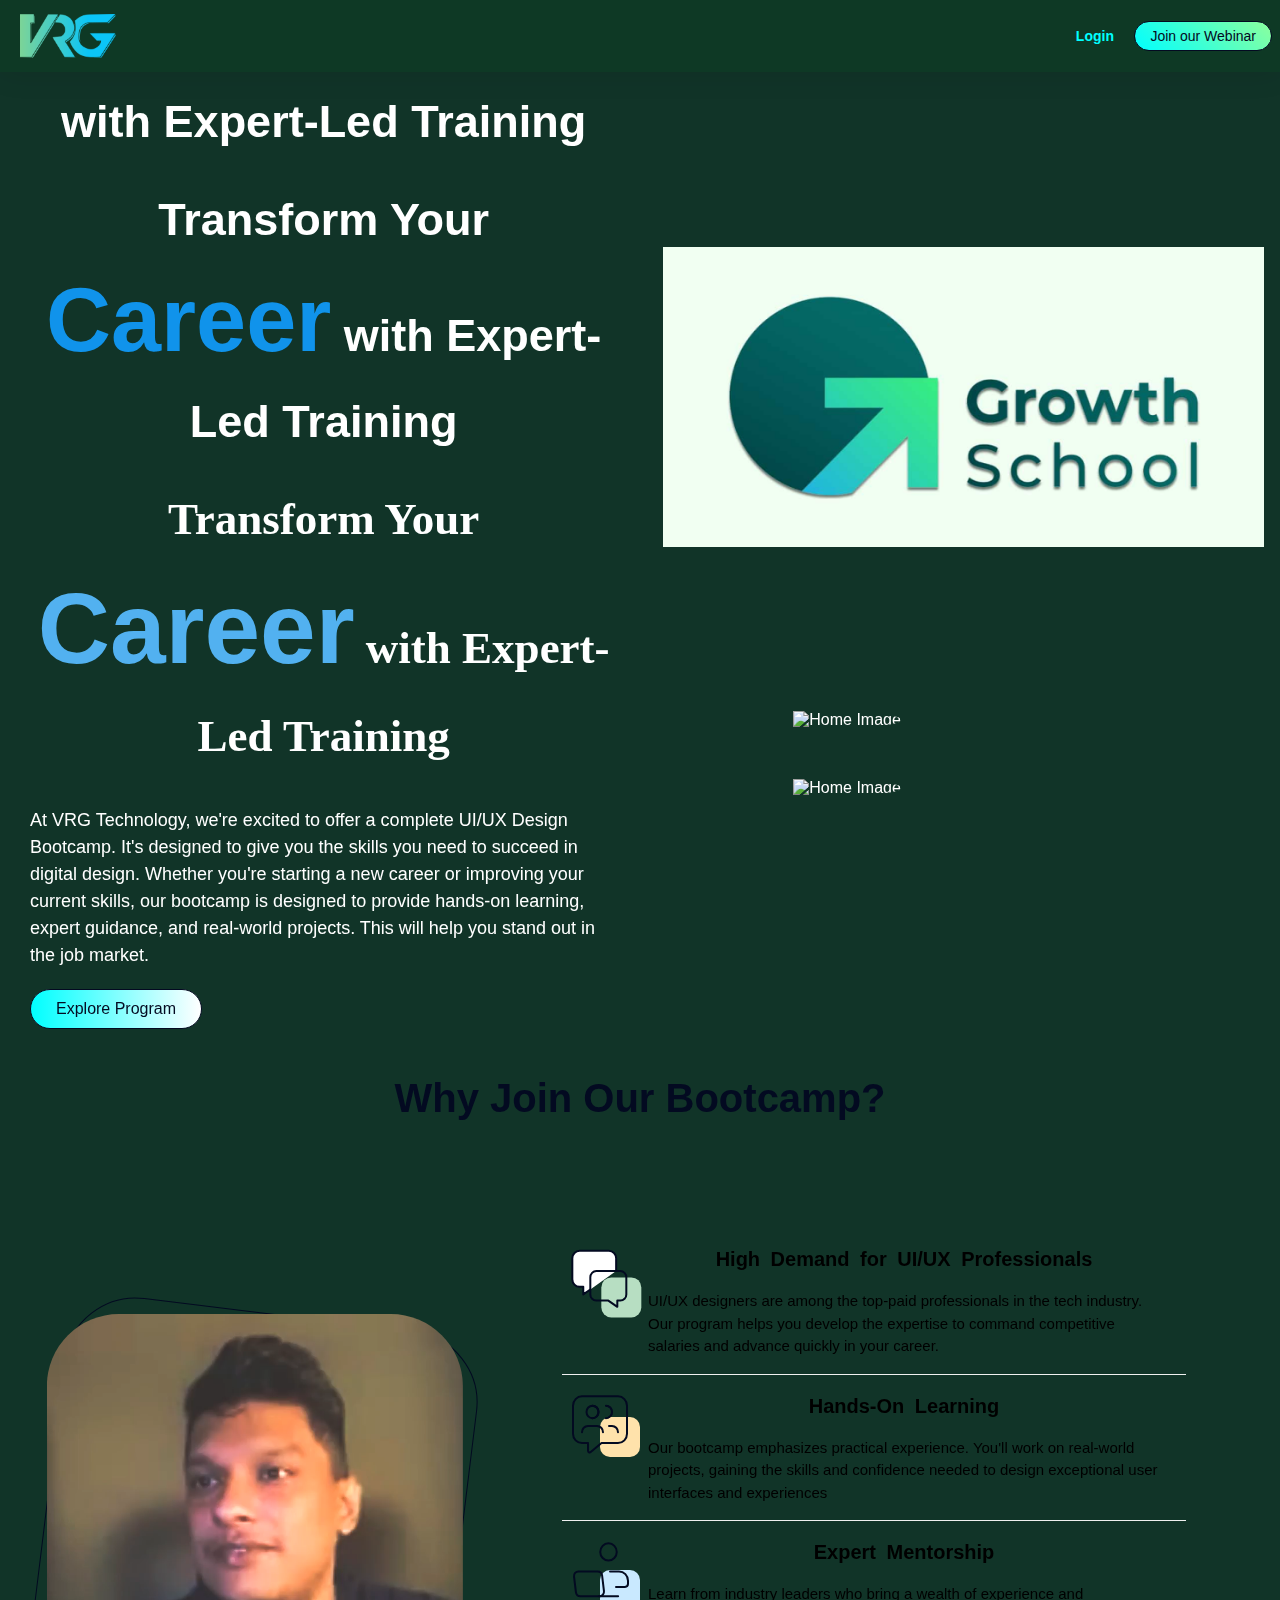
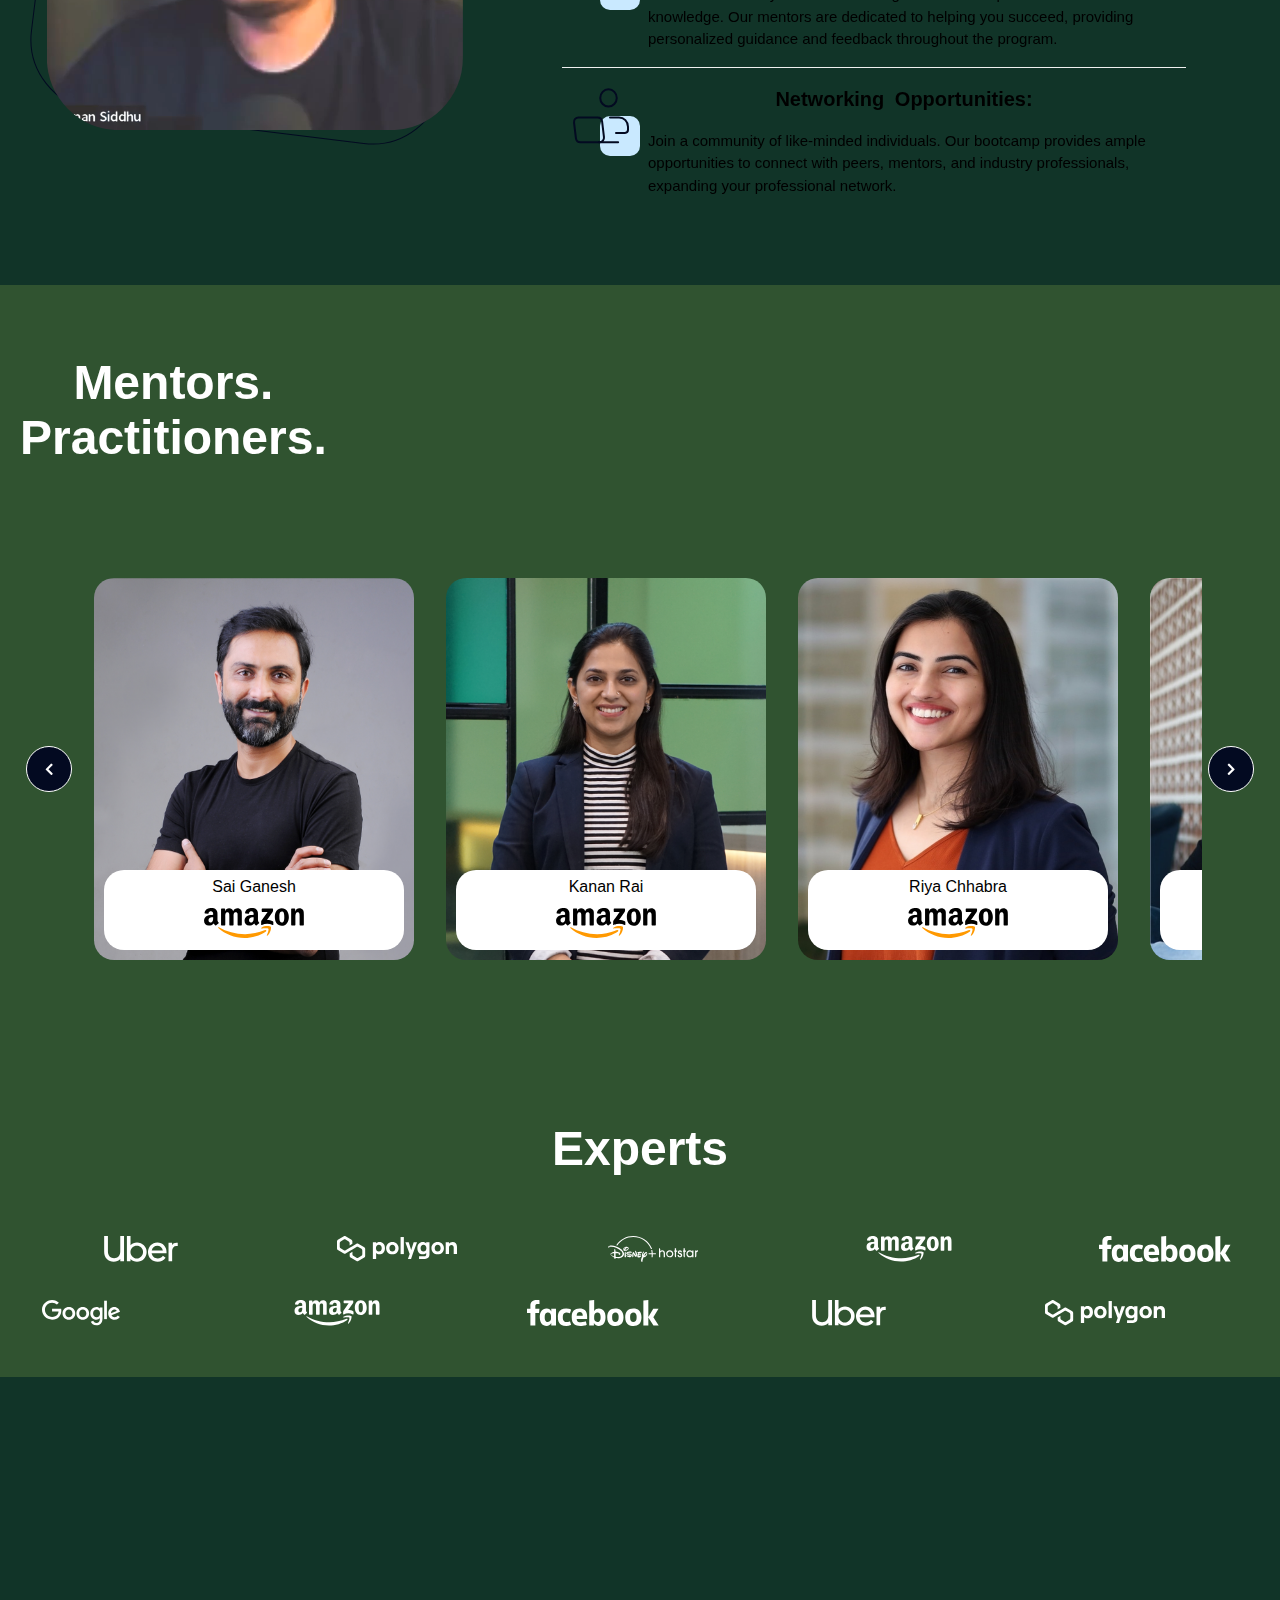
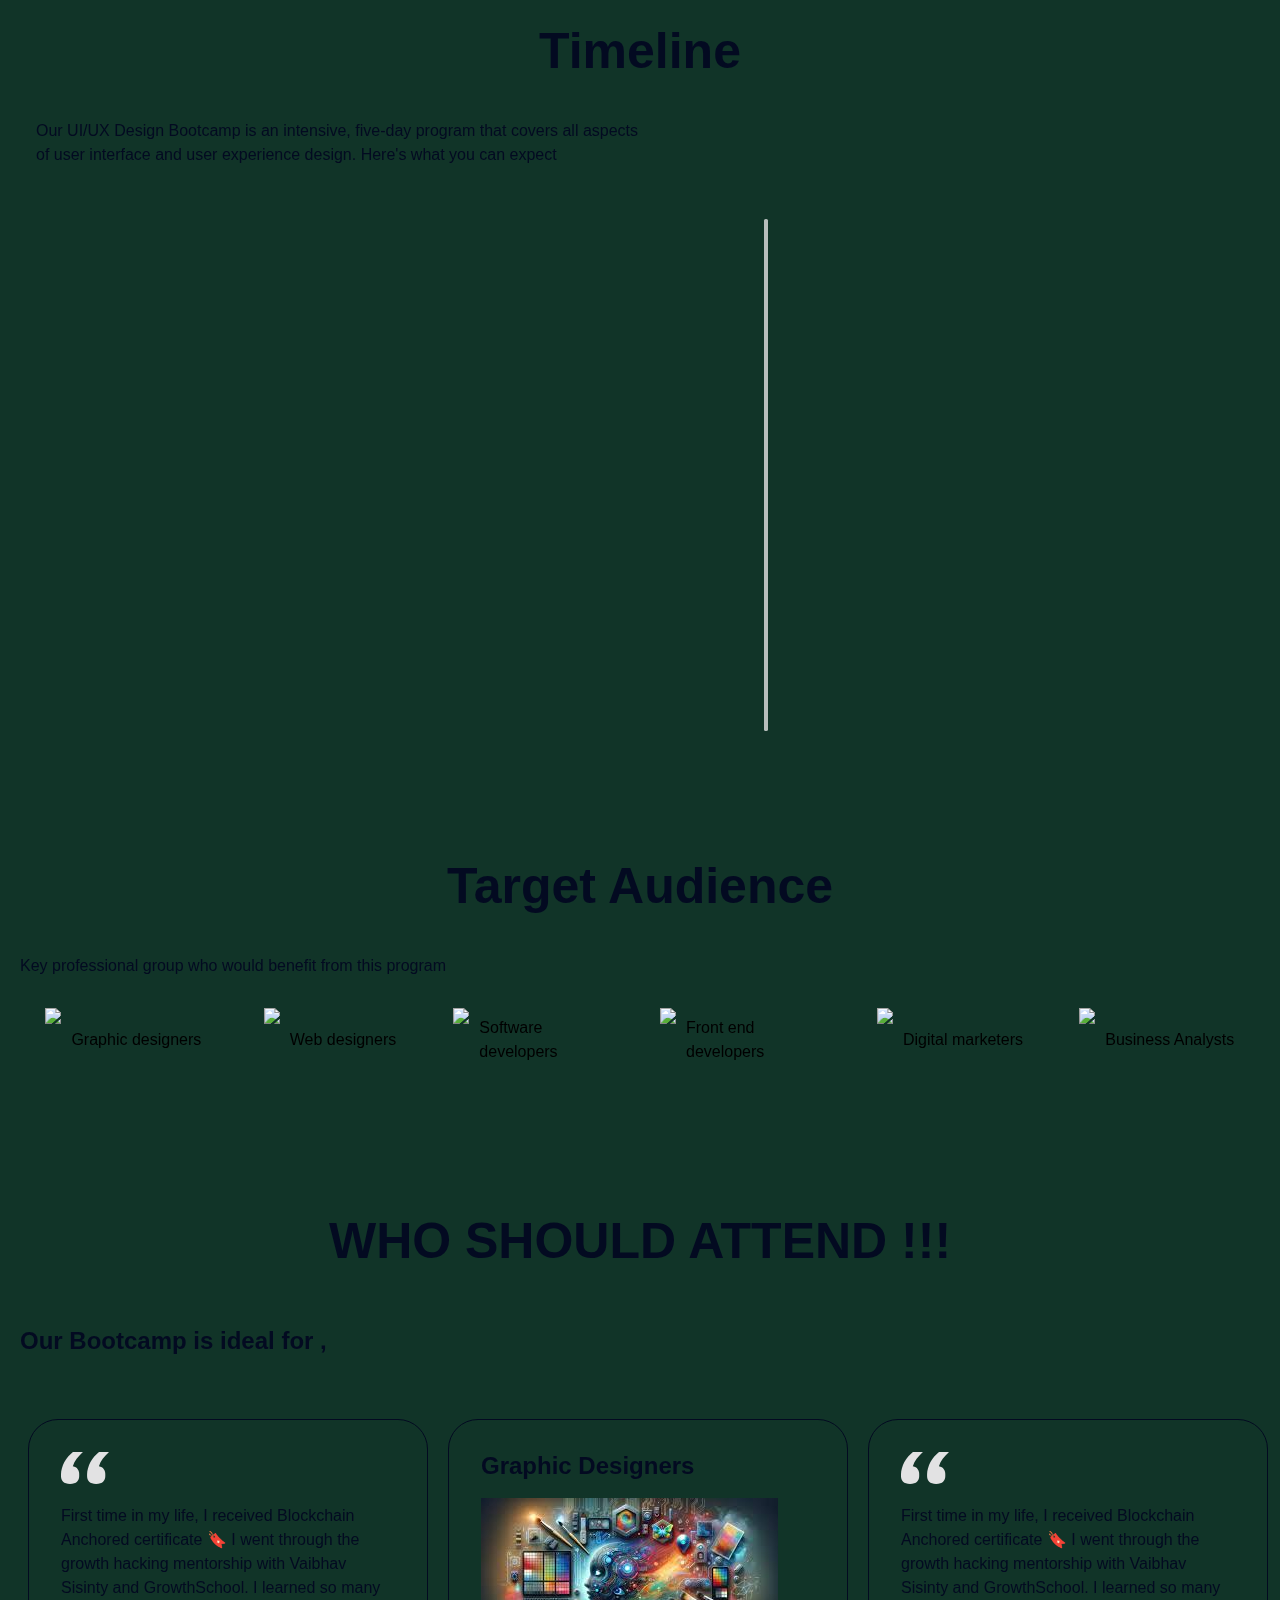
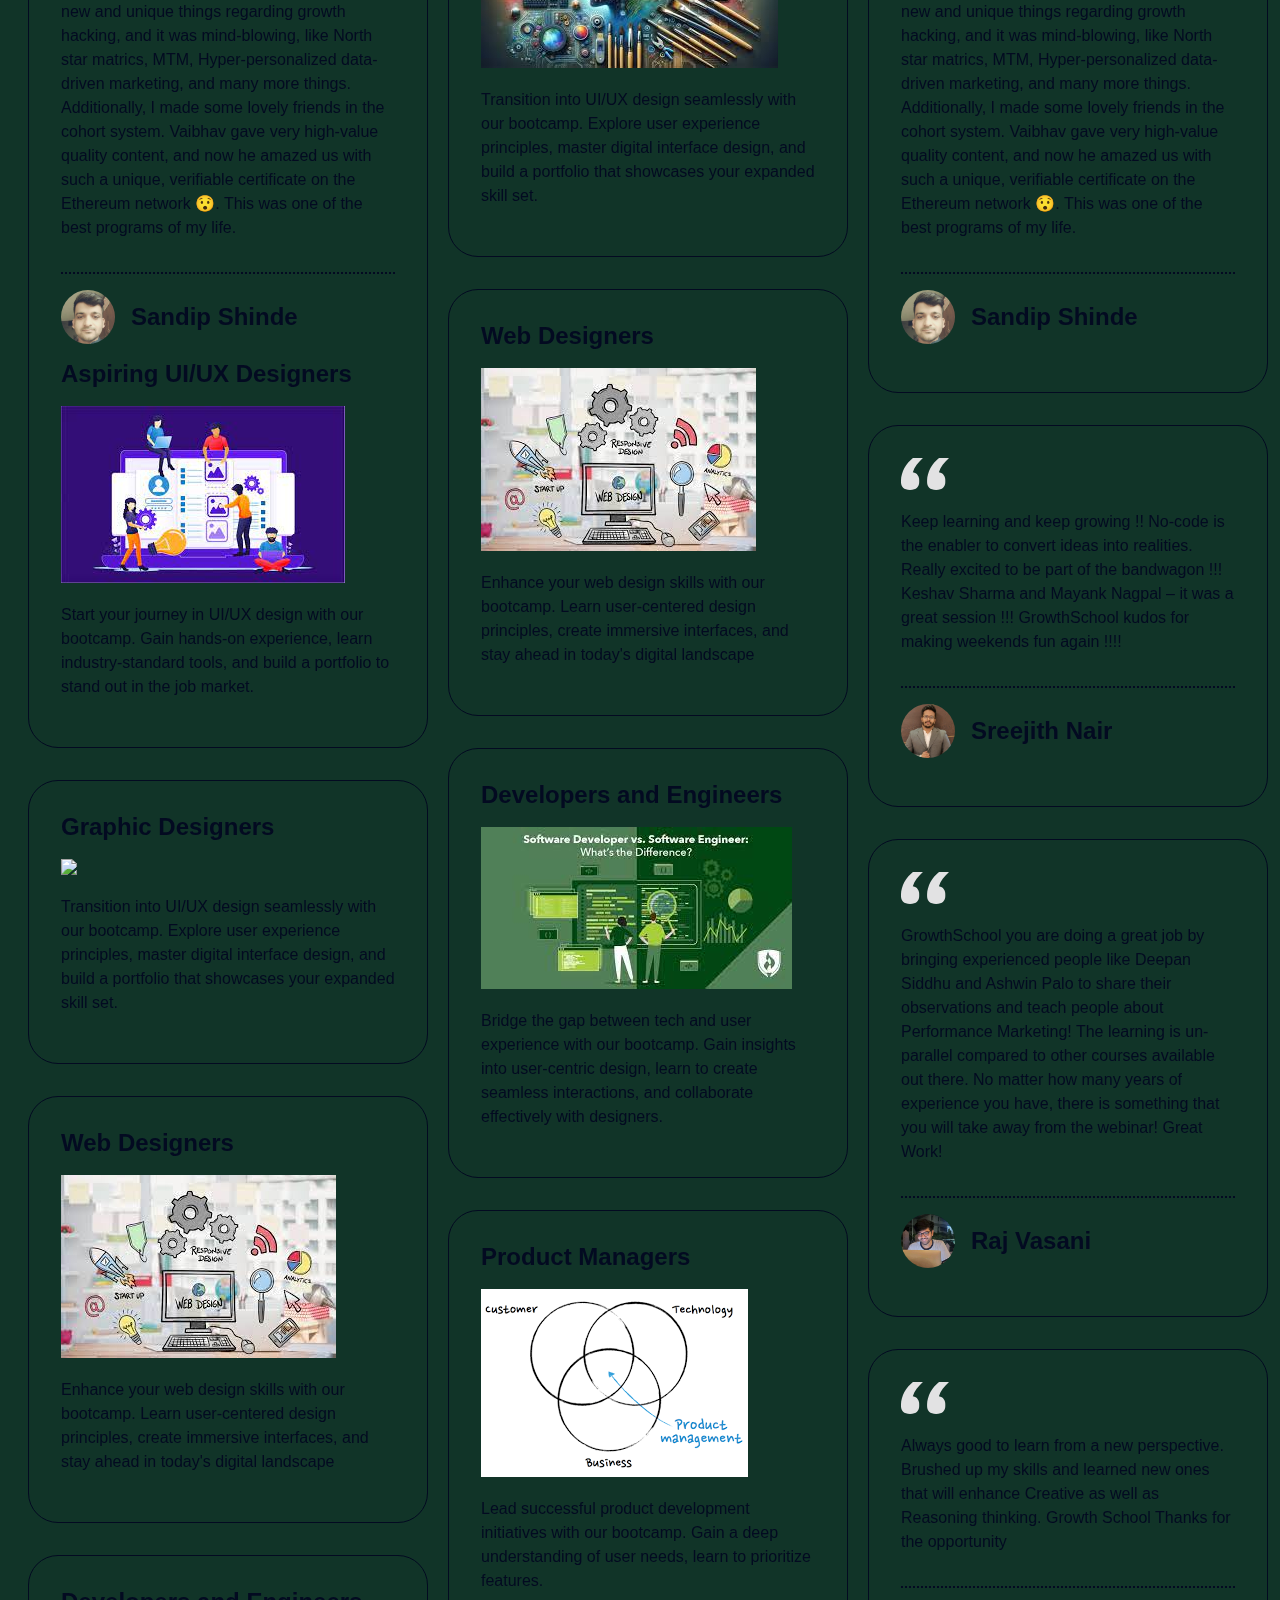
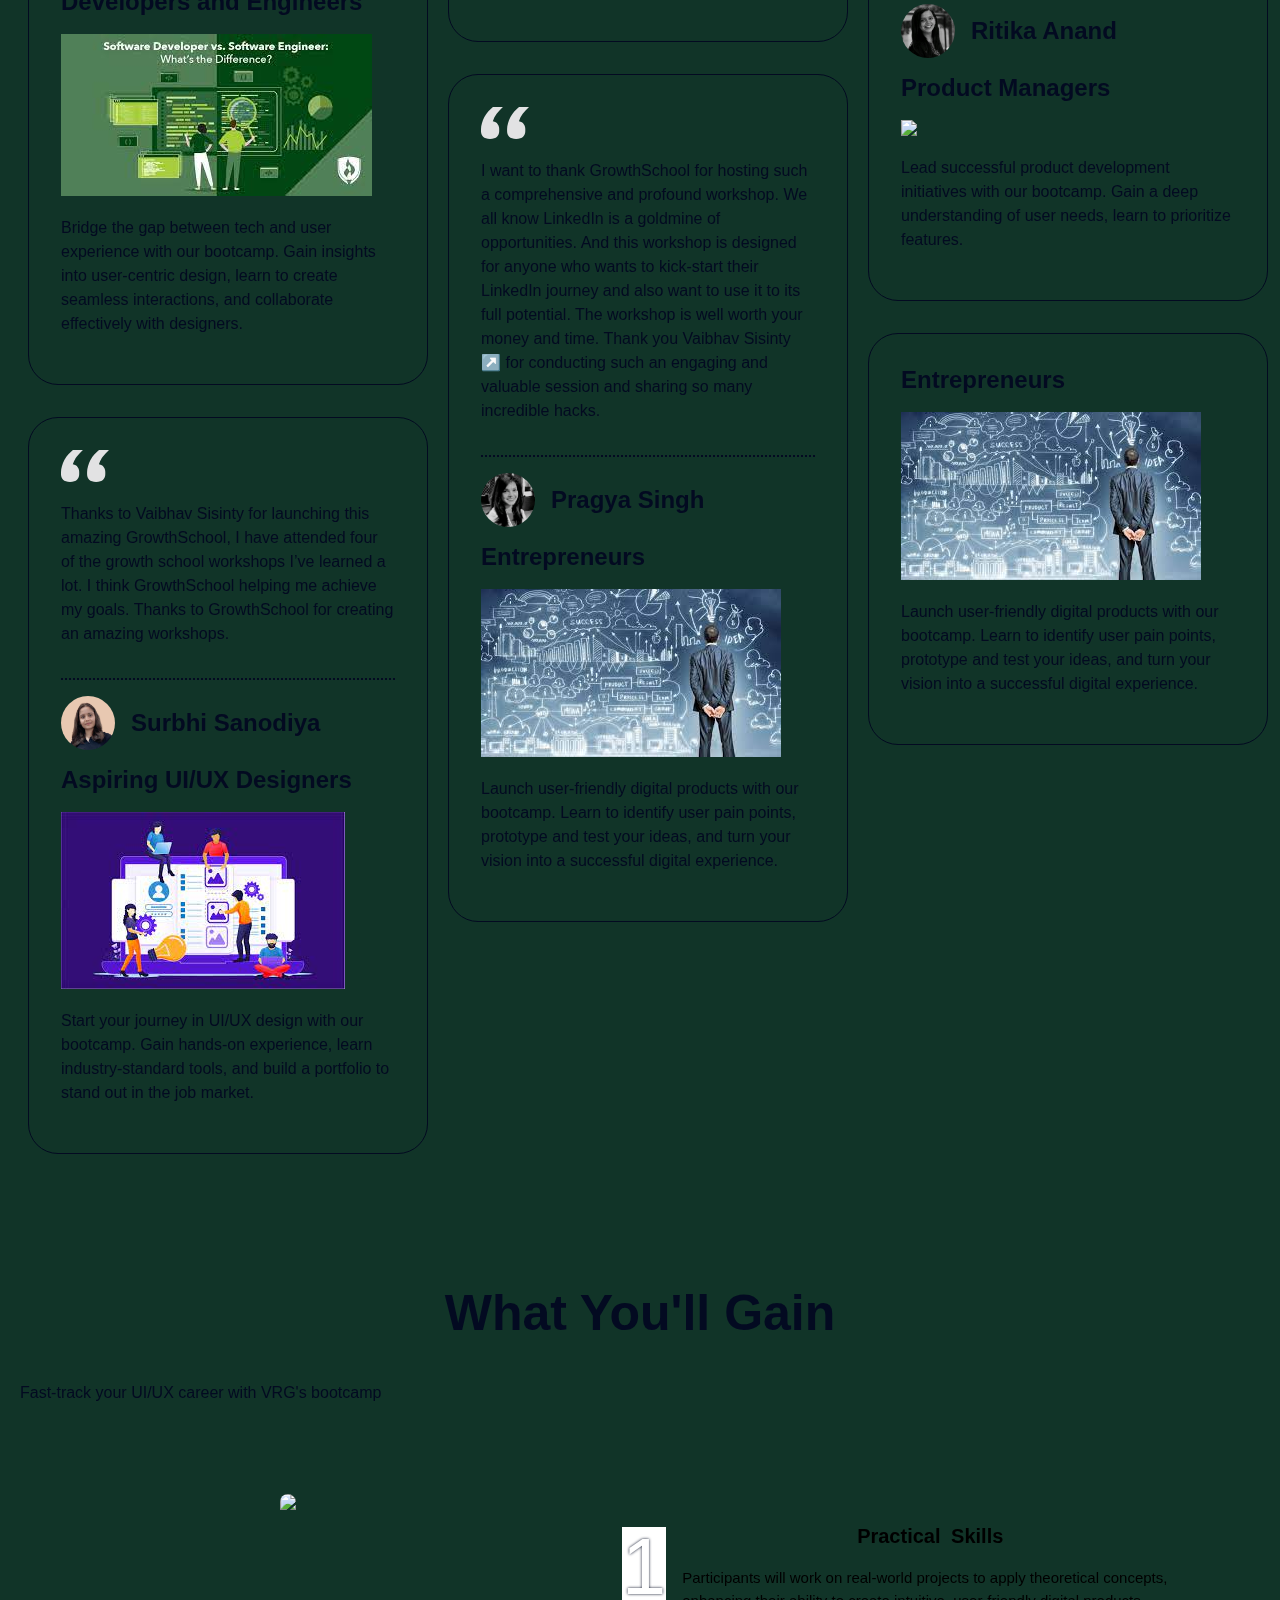
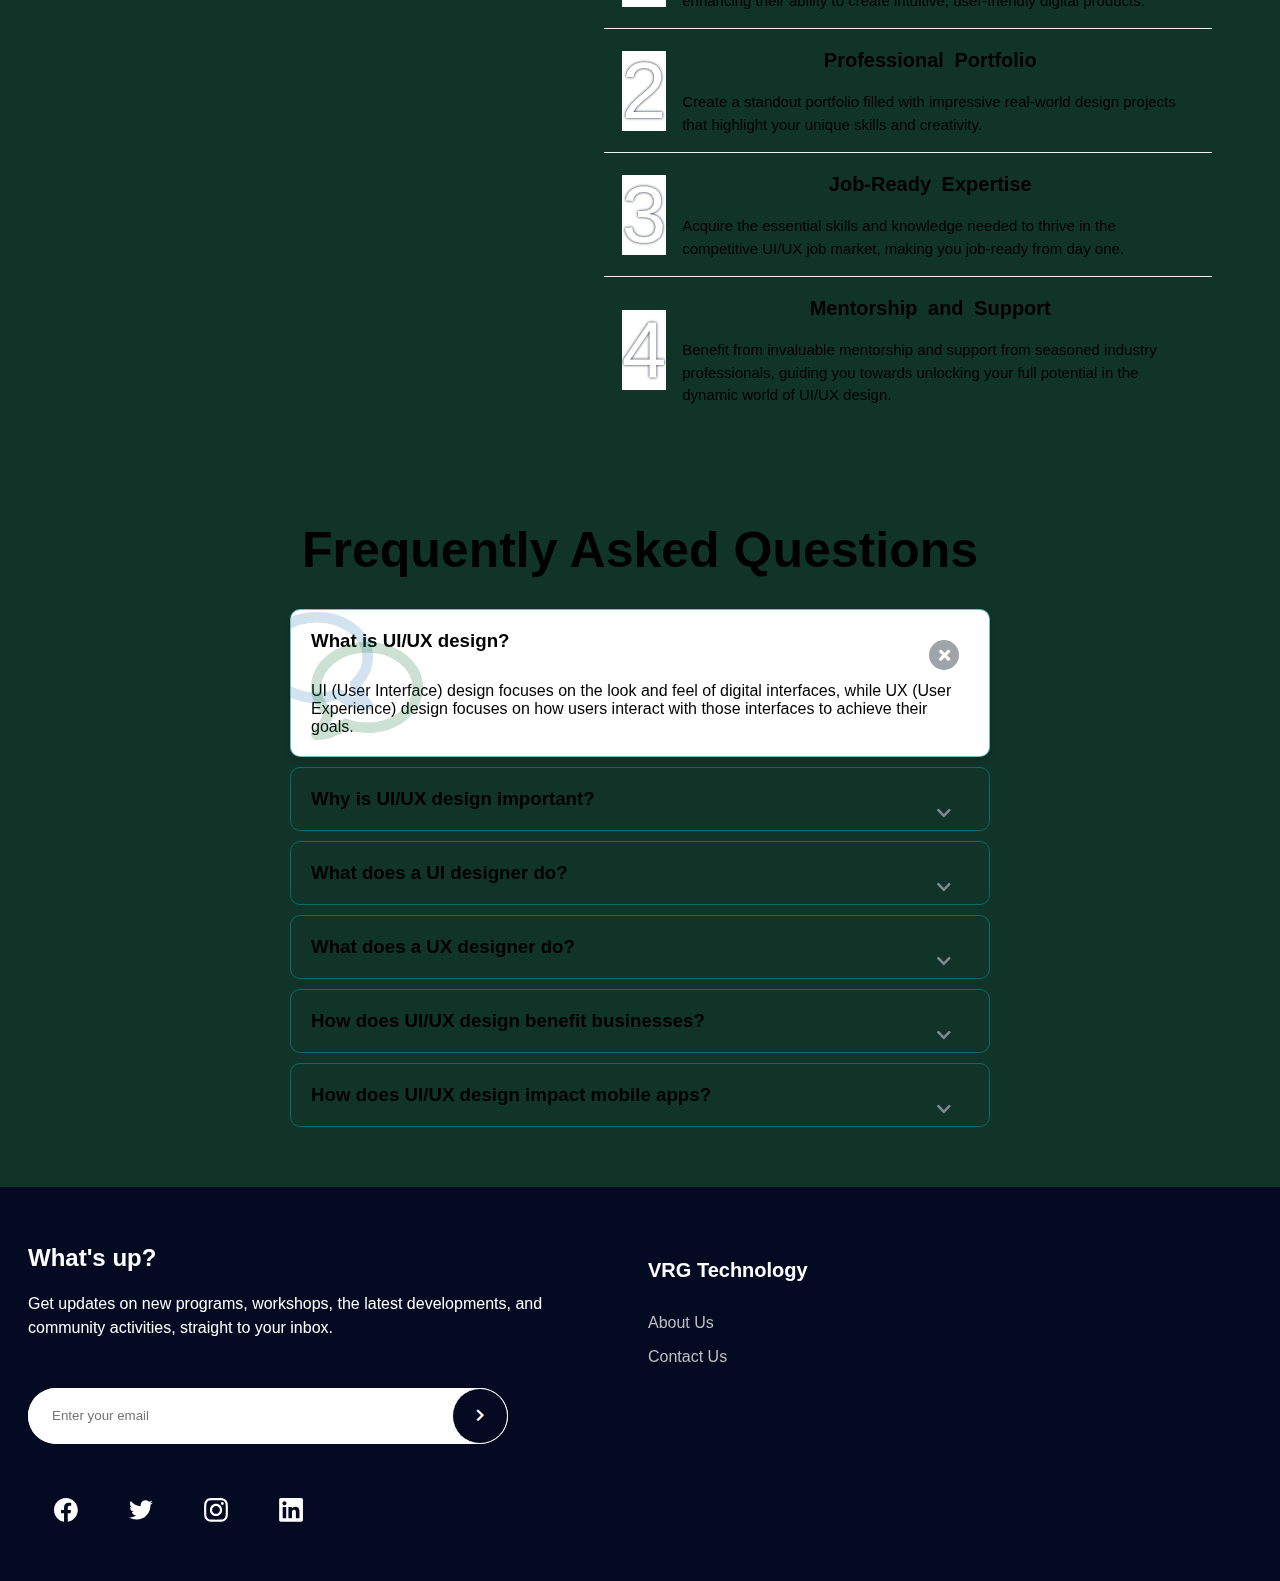
==== index.html @ 4d2e0e70 "Merge branch 'main' of https://github.com/NidunKrishna/Vernure-Groww" ====
<!DOCTYPE html>
<html lang="en">
  <head>
    <meta charset="UTF-8" />
    <meta http-equiv="X-UA-Compatible" content="IE=edge" />
    <meta name="viewport" content="width=device-width, initial-scale=1.0" />
    <title>VRG Technology</title>
    <link href="images/icon.svg" rel="shortcut icon" type="image/x-icon" />
    <!-- Font Awesome -->
    <link rel="stylesheet" href="https://cdnjs.cloudflare.com/ajax/libs/font-awesome/5.15.3/css/all.min.css"/>
    <link rel="stylesheet" href="styles/navbar.css" />
    <link rel="stylesheet" href="styles/styles.css" />
    <link rel="stylesheet" href="styles/carousel.css" />
    <link rel="stylesheet" href="styles/gridCards.css"/>
    <link rel="stylesheet" href="styles/footer.css" />



    <link rel="stylesheet" href="styles/faqs.css" />

  </head>
  <body class="fluid-container">
    <nav class="navbar">
      <div class="navBox">
        <div class="logo">
          <img src="images/Rectangle 2.png" alt="Company logo"/>
        </div>
        <div class="navLogin">
          <button style="background-color: rgb(14, 57, 37); color: aqua;">Login</button>
          <button style="background: linear-gradient(45deg, aqua, rgb(140, 255, 157));">Join our Webinar</button>
        </div>
        <div class="navMenu " id="openNav">
          <i class="fas fa-bars"></i>
        </div>
      </div>
      <div class="rightNav" id="rightNav">
        <div class="navSmall">
          <a href="#">Crash Courses</a>
          <a href="#">Masterclasses</a>
          <a href="#">Intensive Programs</a>
          <a href="#">Guides</a>
          <a href="#">About</a>
          <a href="#">We’re Hiring </a>
          <button class="button1">Apply as Mentor</button>
          <button class="button2">Login</button>
        </div>
      </div>
    </nav>
    <section class="section1">
      <div class="leftBox">

        <h1>Transform Your <span style="color: #1093eb">Career</span>  with Expert-Led Training</h1>

        <h1>Transform Your <span style="color: #1093eb"  id="text">Career</span>  with Expert-Led Training</h1>


        <h1 style="font-family:serif;">Transform Your <span style="color: #52b1f0 ; font-size: 100px;"  id="text">Career</span>  with Expert-Led Training</h1>

        <p>At VRG Technology, we're excited to offer a complete UI/UX Design Bootcamp. It's designed to give 
          you the skills you need to succeed in digital design. Whether you're starting a new career or 
          improving your current skills, our bootcamp is designed to provide hands-on learning, expert 
          guidance, and real-world projects. This will help you stand out in the job market.</p>
        <button class="exploreBtn">Explore Program</button>
      </div>
      <div class="rightImage">

        <img src="images/home.png" alt="Home Image">

        <h1 style="text-align: center; font-size: 70px; color: black;" id="new">Hello</h1>
        <img style="border-radius: 100%; height: 70vh; background-size: cover; width: auto; padding-left: 130px;" src="C:\Users\HP\Desktop\Vernure\Growth\images\Person.jpg" alt="Home Image">


        <h1 style="text-align: center; font-size: 70px; " id="new"></h1>
        <img style="border-radius: 100%; height: 70vh; background-size: cover; width: auto; padding-left: 130px;" src="C:\Users\HP\Desktop\Vernure\Growth\images\Person.jpg" alt="Home Image">


      </div>
    </section>
    <section class="section2">
      <h1>Why Join Our Bootcamp? </h1>
    </section>
    <!-- For Video and content -->
    <section class="section3">
      <div class="leftVideoBox">
        <div class="borderBox">
          <video class="leftVideo" src="video/intrduction.mp4" autoplay loop muted playsinline></video>
        </div>
      </div>
      <div class="rightContent">
        <div class="eachBox1">
          <div class="icon"><img src="images/icon1.svg" alt="Interact"/></div>
          <div class="contentBox">
            <h1>High Demand for UI/UX Professionals</h1>
            <p>UI/UX designers are among the top-paid professionals in the tech industry. Our program helps you 
              develop the expertise to command competitive salaries and advance quickly in your career.</p>
          </div>
        </div>
        <div class="eachBox1">
          <div class="icon"><img src="images/icon2.svg" alt="Community"/></div>
          <div class="contentBox">
            <h1>Hands-On Learning</h1>
            <p>Our bootcamp emphasizes practical experience. You'll work on real-world projects, gaining the skills 
              and confidence needed to design exceptional user interfaces and experiences</p>
          </div>
        </div>
        <div class="eachBox1">
          <div class="icon"><img src="images/icon3.svg" alt="Learn"/></div>
          <div class="contentBox">
            <h1>Expert Mentorship</h1>
            <p>Learn from industry leaders who bring a wealth of experience and knowledge. Our mentors are 
              dedicated to helping you succeed, providing personalized guidance and feedback throughout the 
              program.              
            </p>
          </div>
        </div>
        <div class="eachBox1">
          <div class="icon"><img src="images/icon3.svg" alt="Learn"/></div>
          <div class="contentBox">
            <h1>Networking Opportunities:
            </h1>
            <p>Join a community of like-minded individuals. Our bootcamp provides ample opportunities to connect 
              with peers, mentors, and industry professionals, expanding your professional network.
            </p>
          </div>
        </div>
        
      </div>
    </section>
    <section class="section4">
      <div class="outerBox">
        <div class="mentors">
          <h1>Mentors. <br/>
            Practitioners.</h1>
        </div>
        <div class="mentorCards">
          <div class="cardArrow">
            <button class="arrow_btn"><i class="fas fa-chevron-left"></i></button>
          </div>
          <div class="mainBox" id="mainBox">
            <div class="eachCard">
              <img src="images/mentors/mentor1.png" alt="">
              <div class="cardContent">
                Sai Ganesh
                <img src="images/company1.svg" alt="">
              </div>
            </div>
            <div class="eachCard">
              <img src="images/mentors/mentor5.png" alt="">
              <div class="cardContent">
                Kanan Rai
                <img src="images/company1.svg" alt="">
              </div>
            </div>
            <div class="eachCard">
              <img src="images/mentors/mentor2.jpeg" alt="">
              <div class="cardContent">
                Riya Chhabra
                <img src="images/company1.svg" alt="">
              </div>
            </div>
            <div class="eachCard">
              <img src="images/mentors/mentor3.jpeg" alt="">
              <div class="cardContent">
                Saptarshi Prakash
                <img src="images/company1.svg" alt="">
              </div>
            </div>
            <div class="eachCard">
              <img src="images/mentors/mentor4.png" alt="">
              <div class="cardContent">
                Deepan Siddhu
                <img src="images/company1.svg" alt="">
              </div>
          </div>
          </div>
          <div class="cardArrow">
            <button class="arrow_btn"><i class="fas fa-chevron-right"></i></button>
        </div>
        </div>
        <div class="smallArrows">
          <div class="cardArrow arrowSmall">
            <button class="arrow_btn"><i class="fas fa-chevron-left"></i></button>
          </div>
          <div class="cardArrow arrowSmall">
            <button class="arrow_btn"><i class="fas fa-chevron-right"></i></button>
          </div>
        </div>
      </div>
      <div class="experts">
        <h1>Experts</h1>
        <div  class="companyLogos rightMovement" id="rightMovement">
          <div class="moveBox">
            <div><img src="images/company/logo1.svg" alt=""></div>
            <div><img src="images/company/logo2.svg" alt=""></div>
            <div><img src="images/company/logo3.svg" alt=""></div>
            <div><img src="images/company/logo4.svg" alt=""></div>
            <div><img src="images/company/logo5.svg" alt=""></div>
          </div>
          <div  class="moveBox">
            <div><img src="images/company/logo1.svg" alt=""></div>
            <div><img src="images/company/logo2.svg" alt=""></div>
            <div><img src="images/company/logo3.svg" alt=""></div>
            <div><img src="images/company/logo4.svg" alt=""></div>
            <div><img src="images/company/logo5.svg" alt=""></div>
          </div> 
        </div>
        <div  class="companyLogos" id="leftMovement" >
          <div class="moveBox">
            <div><img src="images/company/logo6.svg" alt=""></div>
            <div><img src="images/company/logo1.svg" alt=""></div>
            <div><img src="images/company/logo2.svg" alt=""></div>
            <div><img src="images/company/logo3.svg" alt=""></div>
            <div><img src="images/company/logo4.svg" alt=""></div>
          </div>
          <div  class="moveBox">
            <div><img src="images/company/logo6.svg" alt=""></div>
            <div><img src="images/company/logo1.svg" alt=""></div>
            <div><img src="images/company/logo2.svg" alt=""></div>
            <div><img src="images/company/logo3.svg" alt=""></div>
            <div><img src="images/company/logo4.svg" alt=""></div>
          </div>
        </div>
      </div>
    </section>
    
    <section class="body1">
    <section class="section5">
        <h1>Timeline</h1>
        <p>Our UI/UX Design Bootcamp is an intensive, five-day program that covers all aspects<br/> of user interface
          and user experience design. Here's what you can expect</p>
    </section>
    <ul class="course-list">
        <li class="animate">
            <div class="date">DAY - 1</div>
            <div class="title">Figma Overview</div>
            <div class="descr">Figma Interface, Navigating Figma, Exploring Figma, Basics of shape, Basics of text, Power of the Pen, Button Basics, Grouping ,Span the Gap, Auto layout, Basics of Prototyping</div>
        </li>
        <li class="animate">
            <div class="date">DAY - 2</div>
            <div class="title">UI Design Fundamentals</div>
            <div class="descr">White Space, Contrast, Scale, Alignment, Colours, Typography, Visual Hierarchy</div>
        </li>
        <li class="animate">
            <div class="date">DAY - 3</div>
            <div class="title">Component Design & Layout Design</div>
            <div class="descr">Button design, Card design, Simple layout, Designing a hero section</div>
        </li>
        <li class="animate">
            <div class="date">DAY - 4</div>
            <div class="title">Responsive Design</div>
            <div class="descr">Figma responsive design workflow, Responsive grid system, Constraints, Auto layout for responsiveness, Simple responsive landing page </div>
            </li>
            <li class="animate">
                <div class="date">DAY - 5</div>
                <div class="title">Prototyping</div>
                <div class="descr">Sitemap, Information architecture, Wireframe, Prototyping(Creating subpage,Navigation prototyping,Scrolling), Page transition</div>
            </li>
        </ul>
      </section>
    
      <section class="section5">
        <h1>Target Audience</h1>
        <p>Key professional group who would benefit from this program</p>
        <div class="icon-text-container">
          <p class="icon-text"><img src="C:\Users\HP\Desktop\Vernure\Growth\images\Target\designer.png" /> Graphic designers</p>
          <p class="icon-text"><img src="C:\Users\HP\Desktop\Vernure\Growth\images\Target\ux.png" /> Web designers</p>
          <p class="icon-text"><img src="C:\Users\HP\Desktop\Vernure\Growth\images\Target\software.png" /> Software developers</p>
          <p class="icon-text"><img src="C:\Users\HP\Desktop\Vernure\Growth\images\Target\ui-design.png" /> Front end developers</p>
          <p class="icon-text"><img src="C:\Users\HP\Desktop\Vernure\Growth\images\Target\globalization.png" /> Digital marketers</p>
          <p class="icon-text"><img src="C:/Users/HP/Desktop/Vernure/Growth/images/Target/analyst.png" /> Business Analysts</p>
        </div>
    </section>

    <section class="section5">
      <h1>WHO SHOULD ATTEND !!!</h1> <br>
      <h2>Our Bootcamp is ideal for ,</h2>
      <div class="gridContainer">
    
        <div class="gridCard">
          <img src="images/quote.svg" alt="">
          <p>First time in my life, I received Blockchain Anchored certificate 🔖 I went through the growth hacking mentorship with Vaibhav Sisinty and GrowthSchool. I learned so many new and unique things regarding growth hacking, and it was mind-blowing, like North star matrics, MTM, Hyper-personalized data-driven marketing, and many more things. Additionally, I made some lovely friends in the cohort system. Vaibhav gave very high-value quality content, and now he amazed us with such a unique, verifiable certificate on the Ethereum network 😯. This was one of the best programs of my life.</p>
          <div class="userName">
            <img src="images/users/user.jpeg" alt="">
            <h2>Sandip Shinde</h2>
          </div>

            <h2>Aspiring UI/UX Designers </h2> <br>
            <img src="[data-uri]"; <br>
         <p>Start your journey in UI/UX design with our bootcamp. Gain hands-on experience, learn industry-standard tools, and build a portfolio to stand out in the job market.    </p>
         

        </div>
        <div class="gridCard">
         
          <h2>Graphic Designers </h2> <br>
          <img src="https://encrypted-tbn0.gstatic.com/images?q=tbn:ANd9GcQwoe7Kj2MIgk9KQlUSvouGMhGo1viQ8SbL6A&usqp=CAU" <br>

          <p>Transition into UI/UX design seamlessly with our bootcamp. Explore user experience principles, master digital interface design, and build a portfolio that showcases your expanded skill set.</p>
         
        </div>
        <div class="gridCard">
          <h2>Web Designers </h2> <br>
          <img src="[data-uri]" <br>
          <p> Enhance your web design skills with our bootcamp. Learn user-centered design principles, create immersive interfaces, and stay ahead in today's digital landscape</p>
         
        </div>
        <div class="gridCard">
         <h2>Developers and Engineers </h2> <br>
         <img src="[data-uri]"/> <br>
         <p>Bridge the gap between tech and user experience with our bootcamp. Gain insights into user-centric design, learn to create seamless interactions, and collaborate effectively with designers.

         </p>
        </div>
        
        <div class="gridCard">

          <img src="images/quote.svg" alt="">
          <p>Thanks to Vaibhav Sisinty for launching this amazing GrowthSchool, I have attended four of the growth school workshops I’ve learned a lot. I think GrowthSchool helping me achieve my goals. Thanks to GrowthSchool for creating an amazing workshops.</p>
          <div class="userName">
            <img src="images/users/user2.jpeg" alt="">
            <h2>Surbhi Sanodiya</h2>
          </div>

            <h2>Aspiring UI/UX Designers </h2> <br>
            <img src="images\users\UI_UX_aspirers.jpg" >
         <p>Start your journey in UI/UX design with our bootcamp. Gain hands-on experience, learn industry-standard tools, and build a portfolio to stand out in the job market.    </p>
         
        </div>
        <div class="gridCard">
         
          <h2>Graphic Designers </h2> <br>
          <img src="images\users\graphic_designer.jpg" >
          <p>Transition into UI/UX design seamlessly with our bootcamp. Explore user experience principles, master digital interface design, and build a portfolio that showcases your expanded skill set.</p>
         
        </div>
        <div class="gridCard">
          <h2>Web Designers </h2> <br>
          <img src="images\users\web_designer.jpg" >
          <p> Enhance your web design skills with our bootcamp. Learn user-centered design principles, create immersive interfaces, and stay ahead in today's digital landscape</p>
         
        </div>
        <div class="gridCard">
         <h2>Developers and Engineers </h2> <br>
         <img src="images\users\developers_and_engineers.jpg">
         <p>Bridge the gap between tech and user experience with our bootcamp. Gain insights into user-centric design, learn to create seamless interactions, and collaborate effectively with designers.

         </p>
        </div>
        
        <div class="gridCard">
          <h2>Product Managers </h2> <br>
          <img src="images\users\product_manager.png">
          <p> Lead successful product development initiatives with our bootcamp. Gain a deep understanding of user needs, learn to prioritize features.</p>
        </div>
        <div class="gridCard">

          <img src="images/quote.svg" alt="">
          <p>I want to thank GrowthSchool for hosting such a comprehensive and profound workshop. We all know LinkedIn is a goldmine of opportunities. And this workshop is designed for anyone who wants to kick-start their LinkedIn journey and also want to use it to its full potential. The workshop is well worth your money and time. Thank you Vaibhav Sisinty ↗️ for conducting such an engaging and valuable session and sharing so many incredible hacks.</p>
          <div class="userName">
            <img src="images/users/user4.jpeg" alt="">
            <h2>Pragya Singh</h2>
          </div>
          <h2>Entrepreneurs </h2> <br>
          <img src="images\users\entrepreneurs.jpg"> <br>
          <p>Launch user-friendly digital products with our bootcamp. Learn to identify user pain points, prototype and test your ideas, and turn your vision into a successful digital experience.</p>

        </div>
        <div class="gridCard">
          <img src="images/quote.svg" alt="">
          <p>First time in my life, I received Blockchain Anchored certificate 🔖 I went through the growth hacking mentorship with Vaibhav Sisinty and GrowthSchool. I learned so many new and unique things regarding growth hacking, and it was mind-blowing, like North star matrics, MTM, Hyper-personalized data-driven marketing, and many more things. Additionally, I made some lovely friends in the cohort system. Vaibhav gave very high-value quality content, and now he amazed us with such a unique, verifiable certificate on the Ethereum network 😯. This was one of the best programs of my life.</p>
          <div class="userName">
            <img src="images/users/user.jpeg" alt="">
            <h2>Sandip Shinde</h2>
          </div>
        </div>
        <div class="gridCard">
          <img src="images/quote.svg" alt="">
          <p>Keep learning and keep growing !! No-code is the enabler to convert ideas into realities. Really excited to be part of the bandwagon !!! Keshav Sharma and Mayank Nagpal – it was a great session !!! GrowthSchool kudos for making weekends fun again !!!!</p>
          <div class="userName">
            <img src="images/users/user5.jpeg" alt="">
            <h2>Sreejith Nair</h2>
          </div>
        </div>
        <div class="gridCard">
          <img src="images/quote.svg" alt="">
          <p>GrowthSchool you are doing a great job by bringing experienced people like Deepan Siddhu and Ashwin Palo to share their observations and teach people about Performance Marketing! The learning is un-parallel compared to other courses available out there. No matter how many years of experience you have, there is something that you will take away from the webinar! Great Work!</p>
          <div class="userName">
            <img src="images/users/user1.jpeg" alt="">
            <h2>Raj Vasani</h2>
          </div>
        </div>
        <div class="gridCard">
          <img src="images/quote.svg" alt="">
          <p>Always good to learn from a new perspective. Brushed up my skills and learned new ones that will enhance Creative as well as Reasoning thinking. Growth School Thanks for the opportunity</p>
          <div class="userName">
            <img src="images/users/user3.jpeg" alt="">
            <h2>Ritika Anand</h2>
          </div>

          <h2>Product Managers </h2> <br>
          <img src="https://encrypted-tbn0.gstatic.com/images?q=tbn:ANd9GcQLswtVhElwoO05Vj3oMmsMQ8ySFuInCELWTA&usqp=CAU" <br>
          <p> Lead successful product development initiatives with our bootcamp. Gain a deep understanding of user needs, learn to prioritize features.</p>

        </div>
       
        
       
        <div class="gridCard">
          <h2>Entrepreneurs </h2> <br>
          <img src="[data-uri]" /> <br>
          <p>Launch user-friendly digital products with our bootcamp. Learn to identify user pain points, prototype and test your ideas, and turn your vision into a successful digital experience.</p>
        </div>
    </section>
    <section class="section5">
      <h1 >What You'll Gain</h1>
      <p >Fast-track your UI/UX career with VRG's bootcamp</p>
    </section>
    <section class="section3">
      <div class="leftImgBox">

          <!-- <img class="leftImg" src="C:\Users\HP\Desktop\Vernure\Growth\images\Ui.jpg"  ></img> -->
          <img style="height: 60vh ; border-radius: 30px;" src="C:\Users\HP\Desktop\Vernure\Growth\images\Ui.jpg"  ></img>


          
      </div>
      <div class="rightContent">
        <div class="eachBox1">
          <div class="iconNumber">1</div>
          <div class="contentBox">
            <h1>Practical Skills</h1>
            <p>Participants will work on real-world projects to apply theoretical concepts, enhancing their ability to create intuitive, user-friendly digital products.</p>
          </div>
        </div>
        <div class="eachBox1">
          <div class="iconNumber">2</div>
          <div class="contentBox">
            <h1>Professional Portfolio</h1>
            <p>Create a standout portfolio filled with impressive real-world design projects that highlight your unique skills and creativity.</p>
          </div>
        </div>
        <div class="eachBox1">
          <div class="iconNumber">3</div>
          <div class="contentBox">
            <h1>Job-Ready Expertise</h1>
            <p>Acquire the essential skills and knowledge needed to thrive in the competitive UI/UX job market, making you job-ready from day one.
            </p>
          </div>
        </div>
        <div class="eachBox1">
            <div class="iconNumber">4</div>
            <div class="contentBox">
              <h1>Mentorship and Support</h1>
              <p>Benefit from invaluable mentorship and support from seasoned industry professionals, guiding you towards unlocking your full potential in the dynamic world of UI/UX design.</p>
            </div>
          </div>
      </div>
    </section>



   

<section class="faqs">

   

<section class="faqs">
    <!-- Design on Dribbble: https://dribbble.com/shots/3967265-FAQ -->

<h1>Frequently Asked Questions</h1>

<div class="faqs-container">
  <div class="faq active">
    <h3 class="faq-title">
        What is UI/UX design? 
    </h3>
    <p class="faq-text">
        UI (User Interface) design focuses on the look and feel of digital interfaces, while UX (User Experience) design focuses on how users interact with those interfaces to achieve their goals. 
    </p>
    <button class="faq-toggle">
      <i class="fas fa-chevron-down"></i>
      <i class="fas fa-times"></i>
    </button>
  </div>
  
  <div class="faq">
    <h3 class="faq-title">
        Why is UI/UX design important? 
    </h3>
    <p class="faq-text">
        Good UI/UX design enhances user satisfaction, improves usability, and increases the overall effectiveness of digital products. 
    </p>
    <button class="faq-toggle">
      <i class="fas fa-chevron-down"></i>
      <i class="fas fa-times"></i>
    </button>
  </div>
  
  <div class="faq">
    <h3 class="faq-title">
        What does a UI designer do? 
    </h3>
    <p class="faq-text">
        A UI designer creates the visual elements of a digital product, including layout, colours, typography, and icons, to ensure a cohesive and aesthetically pleasing user interface. 

    </p>
    <button class="faq-toggle">
      <i class="fas fa-chevron-down"></i>
      <i class="fas fa-times"></i>
    </button>
  </div>
  
  <div class="faq">
    <h3 class="faq-title">
        What does a UX designer do? 
    </h3>
    <p class="faq-text">
        A UX designer researches user needs and behaviours, creates wireframes and prototypes, and designs interactions to ensure a seamless and intuitive user experience. 
    </p>
    <button class="faq-toggle">
      <i class="fas fa-chevron-down"></i>
      <i class="fas fa-times"></i>
    </button>
  </div>
  
  <div class="faq">
    <h3 class="faq-title">
        How does UI/UX design benefit businesses? 
    </h3>
    <p class="faq-text">
        Effective UI/UX design can lead to increased user engagement, higher conversion rates, and improved customer satisfaction, ultimately driving business success. 
    </p>
    <button class="faq-toggle">
      <i class="fas fa-chevron-down"></i>
      <i class="fas fa-times"></i>
    </button>
  </div>
  <div class="faq">
    <h3 class="faq-title">
        How does UI/UX design impact mobile apps? 

    </h3>
    <p class="faq-text">
        UI/UX design is crucial for mobile apps as it ensures that users can navigate the app easily on smaller screens, leading to better engagement and retention. 
    </p>
    <button class="faq-toggle">
      <i class="fas fa-chevron-down"></i>
      <i class="fas fa-times"></i>
    </button>
  </div>
</div>

      


</section>




    <footer class="footer">
   
        </div>
        <div class="footer2">
          <div class="contact">
            <h2>What's up?</h2>
            <p>Get updates on new programs, workshops, the latest developments, and community activities, straight to your inbox.</p>
            <div class="emailBox">
              <input type="email" placeholder="Enter your email" />
              <button><i class="fas fa-chevron-right"></i></button>
            </div>
            <div class="contactIcons">
              <img src="images/brands/facebook.svg" alt="">
              <img src="images/brands/twitter.svg" alt="">
              <img src="images/brands/instagram.svg" alt="">
              <img src="images/brands/linkedin.svg" alt="">
            </div>
          </div>
          <div class="infoBox">
            <div class="eachInfo">
              <h2>VRG Technology</h2>
              <a href="#">About Us</a>
              <a href="#">Contact Us</a>
            </div>
          </div>
        </div>
      </div>
    </footer>
    <script>
       document.addEventListener("DOMContentLoaded", () => {
      setInterval(changeTextAndColor, 1000);  
      const animateElements = document.querySelectorAll('.animate');

      const observer = new IntersectionObserver(entries => {
        entries.forEach(entry => {
          if (entry.isIntersecting) {
            entry.target.classList.add('show');
          }
        });
      }, {
        threshold: 0.1
      });

      animateElements.forEach(element => {
        observer.observe(element);
      });
    });
    
    function changeTextAndColor() {
      const index = 0;
      const fonts = ['impact' ,'fantasy' , 'serif' ];
      const textElement = document.getElementById('text');
      const newColor = getColor();
      textElement.style.color = newColor;
      textElement.style.fontFamily =getRandomFont();  
      index = (index + 1) % fonts.length; 
  }
  function getRandomFont() {
  const fonts = [
    'Arial, sans-serif',
    'Verdana, sans-serif',
    'Helvetica, sans-serif',
    'Tahoma, sans-serif',
    'Trebuchet MS, sans-serif',
    'Georgia, serif',
    'Times New Roman, serif',
    'Garamond, serif',
    'Courier New, monospace',
    'Brush Script MT, cursive',
  ];
  return fonts[Math.floor(Math.random() * fonts.length)];
}

    function getColor() {
      const letters = '0123456789ABCDEF';
      let color = '#';
      for (let i = 0; i < 6; i++) {
        color += letters[Math.floor(Math.random() * 16)];
      }
      return color;
    }
     </script>
    <script src="styles/carousel.js"></script>
    <script src="styles/navScript.js"></script>

    <script src="styles/faqs.js"></script>

    

  </body>
</html>
---- styles/navbar.css ----
@import url("https://use.typekit.net/pzy4qea.css");
:root {
  --black: #030a21;
  --white: #fff;
  --red: #d93030;
  --grey: #f0f0f0;
  --darkGrey: #535353;
  --lightGrey: #bfbfbf;
}
* {
  margin: 0px;
  padding: 0px;
  font-family: "ibm-plex-sans", sans-serif;
}
.navbar {
  width: 100%;
  box-shadow: rgba(0, 0, 0, 0.1) 0px 1px 30px 0px;
  height: 72px;
  background-color: rgb(14, 57, 37);
  display: flex;
  justify-content: center;
  align-items: center;
  position: sticky;
  z-index: 1000000;
  top: 0px;
  left: 0px;
}
.navBox {
  /* background-color: green; */
  width: 1280px;
  max-width: 100%;
  height: 55px;
  display: flex;
  justify-content: space-between;
  align-items: center;
}


.logo {
  flex: 1; 
  display: flex;
  justify-content: left; 
  align-items: center; 
}

.logo {
  flex: 1; /* Let the logo occupy available space */
  display: flex;
  justify-content: left; /* Center horizontally */
  align-items: center; /* Center vertically */
}


.logo img {
  width: 96px;
  margin-left: 20px;
}
.navLogin {
  padding: 0 8px;
  box-sizing: border-box;
  background-color:rgb(14, 57, 37);
}
.navLogin button:last-child {
  color: var(--black);
  font-size: 14px;
  padding: 6px 15px;
  font-weight: 500;
  border: 1px solid var(--black);
  border-radius: 50px;
  background-color: var(--white);
  transition: all 0.4s;
}
.navLogin button:last-child:hover {
  cursor: pointer;
  background-color: var(--black);
  color: var(--white);
  transition: all 0.4s;
}
.navLogin button:first-child {
  background-color: var(--white);
  color: var(--black);
  border: none;
  margin: 0 16px;
  font-size: 14px;
  font-weight: 600;
}
.navLogin button:first-child:hover {
  cursor: pointer;
}

.navs {
  display: flex;
  justify-content: start;
  align-items: center;
}
.navItem {
  margin: 0 12px;
  height: 72px;
  display: flex;
  justify-content: center;
  align-items: center;
  position: relative;
}
.navItem i {
  margin-left: 6px;
}
.navItem:hover {
  cursor: pointer;
}
.dropBox {
  position: absolute;
  top: 72px;
  left: 0px;
  display: none;
  width: 432px;
}

.navItem:hover .dropBox {
  display: block;
  box-sizing: border-box;
  padding: 20px 0;
}

.showBox {
  width: 432px;
  box-sizing: border-box;
  padding: 16px;
  background-color: var(--white);
  border-radius: 12px;
  box-shadow: rgba(0, 0, 0, 0.1) 0px 4px 20px 0px;
}

.dropInBox {
  width: 100%;
  box-sizing: border-box;
  padding: 16px;
  border-radius: 12px;
}

.dropInBox:hover {
  background-color: var(--grey);
}
.dropInBox p {
  font-size: 14px;
  font-weight: 600;
  line-height: 1.5;
  margin: 6px 0;
}
.dropInBox span {
  font-size: 12px;
  line-height: 1.5;
  font-weight: 400;
}
.dropInBox button {
  font-size: 10px;
  line-height: 1.5;
  padding: 2px 6px;
  border-radius: 50px;
  border: 1px solid var(--black);
  margin: 0 16px;
  background-color: var(--white);
}
.dropInBox button i {
  color: var(--red);
  margin-left: 0px;
  font-size: 8px;
}
.viewAll {
  color: var(--black);
  font-size: 14px;
  padding: 6px 24px;
  font-weight: 500;
  border: 1px solid var(--black);
  border-radius: 50px;
  margin: 16px 0 16px 16px;
  background-color: var(--white);
  transition: all 0.4s;
}
.viewAll:hover {
  cursor: pointer;
  background-color: var(--black);
  color: var(--white);
  transition: all 0.4s;
}
.viewAll1 {
  color: var(--white);
  font-size: 14px;
  padding: 6px 24px;
  font-weight: 500;
  border: 1px solid var(--white);
  border-radius: 50px;
  margin: 16px 0 16px 16px;
  background-color: var(--black);
  transition: all 0.4s;
}
.viewAll1:hover {
  cursor: pointer;
  background-color: var(--white);
  color: var(--black);
  transition: all 0.4s;
}

/* For the more button */
.dropBox1 {
  position: absolute;
  top: 72px;
  left: -20px;
  display: none;
  width: calc(100% + 40px);
}
.navItem:hover .dropBox1 {
  display: block;
  box-sizing: border-box;
  padding: 16px 0;
}
.showBox1 {
  width: 100%;
  box-sizing: border-box;
  padding: 0px;
  overflow: hidden;
  background-color: var(--white);
  border-radius: 12px;
  box-shadow: rgba(0, 0, 0, 0.1) 0px 4px 20px 0px;
}
.dropInBox1 {
  width: 100%;
  box-sizing: border-box;
  display: flex;
  justify-content: center;
  align-items: center;
  padding: 8px;
}
.dropInBox1:hover {
  background-color: var(--grey);
}
.navMenu {
  display: none;
  width: 56px;
  height: 56px;
  justify-content: center;
  align-items: center;
  margin: 0 8px;
}
.rightNav {
  display: none;
}
@media only screen and (max-width: 992px) {
  .navs,
  .navLogin {
    display: none;
  }
  .navMenu {
    display: flex;
  }
  .navMenu:hover {
    cursor: pointer;
  }
  .activeNav {
    background-color: var(--grey);
  }
  .rightNav {
    width: 280px;
    background-color: var(--white);
    overflow-y: auto;
    height: calc(100vh - 72px);
    position: absolute;
    right: 0px;
    top: 72px;
  }
  /* width */
  .rightNav::-webkit-scrollbar {
    width: 0px;
  }
  .navSmall {
    box-sizing: border-box;
    padding: 16px;
  }
  .navSmall a {
    display: block;
    color: var(--black);
    text-decoration: none;
    margin: 24px 0;
  }
  .button1 {
    font-size: 16px;
    width: 100%;
    margin: 16px 0 0 0;
    box-sizing: border-box;
    padding: 16px 0;
    border: 1px solid var(--black);
    color: var(--white);
    background-color: var(--black);
    border-radius: 500px;
    transition: all 0.4s;
  }
  .button1:hover {
    background-color: var(--darkGrey);
    cursor: pointer;
    transition: all 0.4s;
  }
  .button2 {
    font-size: 16px;
    width: 100%;
    margin: 16px 0;
    box-sizing: border-box;
    padding: 16px 0;
    border: 1px solid var(--black);
    background-color: var(--white);
    color: var(--black);
    border-radius: 500px;
    transition: all 0.4s;
  }
  .button2:hover {
    background-color: var(--black);
    color: var(--white);
    cursor: pointer;
    transition: all 0.4s;
  }
  .showNav {
    display: block;
    z-index: 1000;
    animation: floatIn 0.4s 0s forwards;
  }
  @keyframes floatIn {
    0% {
      right: -280px;
    }
    100% {
      right: 0px;
    }
  }
}
---- styles/styles.css ----
:root {
    --green: #37ed81;
  }
  .fluid-container{
    background: linear-gradient(45deg, #113428,#113428);

  }
  .section1 {
    display: flex;
    justify-content: space-around;
    align-items: center;
    margin: 0 auto 60px auto;
    width: 1600px;
    max-width: 100%;
    color: white;
    background-color: #113428;
    height: 100vh;
  }
  
  .leftBox {
    width: 100%;
    padding: 30px;
    box-sizing: border-box;
  }
  .leftBox h1 {
    font-size: 45px;
    margin-top: 25px;
    line-height: 1.5;
  }
  .leftBox h2 {
    font-size: 70px;
    z-index: -1;
    line-height: 1;
    font-weight: 700;
    position: relative;
  }
  .leftBox h2::before {
    content: "";
    position: absolute;
    z-index: -1;
    bottom: -16px;
    left: 0;
    width: 75px;
    height: 10px;
    background-color: var(--green);
    border-radius: 50px;
    transform: rotate(-4deg);
  }
  .leftBox h2::after {
    content: "";
    position: absolute;
    z-index: -1;
    bottom: -13px;
    left: 65px;
    width: 80px;
    height: 10px;
    background-color: var(--green);
    border-radius: 50px;
    transform: rotate(-1deg);
  }
  .leftBox p {
    font-size: 18px;
    margin-top: 36px;
    line-height: 1.5;
  }
  .exploreBtn {
    padding: 10px 25px;
    font-size: 16px;
    margin: 20px 0;
    border-radius: 100px;
    border: 1px solid var(--black);
    color: var(--black);
    background-image: linear-gradient(to right, aqua,white);    transition: all 0.4s;
  }
  .exploreBtn:hover {
    background-color: var(--black);
    color: var(--white);
    cursor: pointer;
    transition: all 0.4s;
  }
  .rightImage {
    width: 100%;
    box-sizing: border-box;
    padding: 16px;
  }
  .rightImage img {
    width: 100%;
  }
  /* Section 2 */
  
  .section2 {
    box-sizing: border-box;
    width: 1320px;
    padding: 20px;
    max-width: 100%;
    margin: 16px auto 0px auto;
    color: var(--black);
  }
  .section2 h1 {
    font-size: 40px;
    line-height: 1.5;
    margin: 16px 0;
  }
  
  .section2 p {
    font-size: 16px;
    line-height: 1.5;
  }
  .stats {
    display: flex;
    justify-content: space-around;
    align-items: center;
    margin: 32px 0;
  }
  .eachStat {
    width: 24%;
    display: flex;
    justify-content: center;
    align-items: center;
    flex-direction: column;
    z-index: -1;
    position: relative;
  }
  .eachStat:last-child h1 {
    border: none;
  }
  .eachStat h1 {
    font-size: 80px;
    border-right: 1px solid var(--grey);
    width: 100%;
    text-align: center;
    font-weight: 700;
  }
  .eachStat p {
    font-size: 20px;
    font-weight: 300;
  }
  .section3 {
    width: 1320px;
    max-width: 100%;
    padding: 0 20px;
    box-sizing: border-box;
    margin: 16px auto;
    display: flex;
    justify-content: space-around;
    align-items: center;
  }
  .borderBox {
    width: 416px;
    height: 416px;
    border-radius: 72px;
    border: 1px solid var(--black);
    transform: rotate(7deg);
    position: relative;
    z-index: -1;
  }
  .leftVideo {
    width: 416px;
    height: 416px;
    border-radius: 72px;
    transform: rotate(-7deg);
  }
  .leftImgBox {
    width: 550px;
    display: flex;
    justify-content: center;
    align-items: center;
    max-width: 100%;

  }
  .leftImg {
    width: 215px; 
  }
  .leftImg {
    width: 100%;

    height: auto;
  }

  .icon-text-container {
    display: flex;
    justify-content: space-between;
    margin-top: 20px;
    flex-direction: row;
}

.icon-text {
    color: black;
    padding: 10px 20px;
    display: inline-flex;
    align-items: center;
    font-size: 16px;
    border-radius: 5px;
    transition: background-color 0.3s;
    cursor: pointer;
    width: 30%;
    justify-content: center;
    
}
#text {
  font-size: 2em;
  text-align: center;
  margin-top: 50px;
}

#new {
  transition: opacity 0.5s ease-in-out, color 0.5s ease-in-out;
  opacity: 0;
}

.visible #new {
  opacity: 10;
}


.course-list {
  list-style: none;
  padding: 0;
  margin: 0;
  justify-content: center;
  margin-left: 350px;
    transition: width 2s linear 1s;

}

.course-list li {
  margin-bottom: 20px;
  opacity: 0;
  transform: translateY(50px);
  transition: opacity 0.6s ease-out, transform 0.6s ease-out;

}
.animate {
  opacity: 0;
  transform: translateY(50px);
  transition: opacity 0.6s ease-out, transform 0.6s ease-out;
}

.animate.show {
  opacity: 1;
  transform: translateY(0);
}

@keyframes fadeIn {
  from { opacity: 0; }
  to { opacity: 1; }
}



.timeline {
  list-style: none;
  padding: 0;
}

.timeline li {
  opacity: 0;
  transform: translateY(-100px);
  transition: all 0.5s ease-in-out;
  margin-bottom: 20px;


  margin-bottom: 20px;
  opacity: 0;
  transform: translateY(50px);
  transition: opacity 0.6s ease-out, transform 0.6s ease-out;

}

.timeline .date, .timeline .title, .timeline .descr {
  margin: 5px 0;
}

.timeline li.in-view {
  opacity: 1;
  transform: translateX(0);
}
.icon-text img {
    margin-right: 10px;
    height: 64px; 
    width: auto;
}

.icon-text:hover {
    background-color: #005f5f;
}



  .iconNumber {
    font-size: 80px;
    vertical-align: text-top;
    line-height: 80px;
    text-shadow: 0 0 3px var(--black);
    background-color: var(--white);
    color: var(--white);
  }
  .rightContent {
    box-sizing: border-box;
    width: 720px;
    max-width: 100%;
    padding: 48px;
  }
  .eachBox1 {
    display: flex;
    justify-content: center;
    align-items: center;
    border-bottom: 1px solid var(--grey);
  }
  .eachBox1:last-child {
    border: none;
  }
  .icon {
    width: 60px;
    min-height: 120px;
    display: flex;
    justify-content: center;
    align-items: flex-start;
  }
  .contentBox {
    width: calc(100% - 80px);
    box-sizing: border-box;
    padding: 0 16px;
  }
  .contentBox h1 {
    font-size: 20px;
    line-height: 1.5;
    margin: 16px 0;
    word-spacing: 5px;
  }
  .contentBox p {
    font-size: 15px;
    line-height: 1.5;
    font-weight: 200;
    padding: 0 0 16px 0;
  }
  @media only screen and (max-width: 992px) {
    /* Section 1 */
    .section1 {
      flex-direction: column;
      margin: 0 auto 0px auto;
     
    .leftBox h1 {
      font-size: 40px;
      line-height: 44px;
    }
    .leftBox p {
      font-size: 20px;
      margin-top: 36px;
      line-height: 1.5;
    }
    .leftBox {
      padding: 16px;
    }
    /* Section 2 */
    .section2 {
      padding: 16px;
    }
    .section2 p br {
      display: none;
    }
    .section2 h1 {
      font-size: 32px;
    }
    .stats {
      display: flex;
      justify-content: center;
      align-items: center;
      flex-direction: column;
    }
    .eachStat {
      width: 100%;
    }
    .eachStat h1 {
      font-size: 80px;
      border-right: none;
    }
    .section3 {
      flex-direction: column;
      padding: 0;
    }
    .borderBox {
      width: 280px;
      height: 280px;
      border-radius: 40px;
    }
    .leftVideo {
      width: 280px;
      height: 280px;
      border-radius: 40px;
    }
    .rightContent {
      margin-top: 48px;
      padding: 16px;
    }
    .contentBox h1 {
      font-size: 20px;
    }
    .contentBox p {
      font-size: 16px;
    }




  }
  

  }


@import url("https://fonts.googleapis.com/css2?family=Poppins:wght@300;500;700&display=swap");


  }
  

  @import url("https://fonts.googleapis.com/css2?family=Poppins:wght@300;500;700&display=swap");


*,
*::before,
*::after {
  margin: 0;
  padding: 0;
  box-sizing: border-box;
}

.body1 {
  --color: rgba(30, 30, 30);
  --cardBgColor: linear-gradient(180deg, #3F5C52 0%, #2C3834 100%);
  --dateGradient: linear-gradient(90deg, #77D39C 0%, #0BC5F8 100%); 
  gap: 1rem;
  padding: 1rem;
  color: #fff;
  background: var(--bgColor);
  padding-top: 15vh;
}

ul {
  --col-gap: 1rem;
  --row-gap: 2rem; /* Increased row gap */
  --line-w: 0.2rem;
  display: grid;
  grid-template-columns: var(--line-w) 1fr;
  grid-auto-columns: max-content;
  column-gap: var(--col-gap);
  list-style: none;
  width: min(50rem, 80%);
  margin-inline: auto;
}

/* line */
ul::before {
  content: "";
  grid-column: 1;
  grid-row: 1 / span 20;
  background: rgba(225, 225, 225, 0.8);
  border-radius: calc(var(--line-w) / 2);
}

/* columns */

/* row gaps */
ul li:not(:last-child) {
  margin-bottom: var(--row-gap);
}

/* card */
ul li {
  grid-column: 2;
  --inlineP: 1rem;
  margin-inline: var(--inlineP);
  grid-row: span 2;
  display: grid;
  grid-template-rows: min-content min-content min-content;
  background: var(--cardBgColor);
  border-radius: 0.5rem;
  box-shadow: 0 2px 4px rgba(0, 0, 0, 0.1);
}

/* date */
ul li .date {
  --dateH: 2rem;
  height: var(--dateH);
  margin-inline: calc(var(--inlineP) * -1);

  text-align: center;
  background: var(--dateGradient);

  color: white;
  font-size: 1rem;
  font-weight: 700;

  display: grid;
  place-content: center;
  position: relative;

  border-radius: calc(var(--dateH) / 2) 0 0 calc(var(--dateH) / 2);
}

/* date flap */
ul li .date::before {
  content: "";
  width: var(--inlineP);
  aspect-ratio: 1;
  background: var(--dateGradient);
  background-image: linear-gradient(rgba(0, 0, 0, 0.2) 100%, transparent);
  position: absolute;
  top: 100%;

  clip-path: polygon(0 0, 100% 0, 0 100%);
  right: 0;
}

/* circle */
ul li .date::after {
  content: "";
  position: absolute;
  width: 1.5rem;
  aspect-ratio: 1;
  background: var(--bgColor);
  border: 0.2rem solid #0BC5F8;
  border-radius: 50%;
  top: 50%;

  transform: translate(50%, -50%);
  right: calc(100% + var(--col-gap) + var(--line-w) / 2);
}

/* title descr */
ul li .title,
ul li .descr {
  background: var(--cardBgColor);
  position: relative;
  padding-inline: 1rem;
  border-radius: 0.25rem;
}
ul li .title {
  overflow: hidden;
  padding-block-start: 1rem;
  padding-block-end: 0.5rem;
  font-weight: 500;
  font-size: 1rem;
}
ul li .descr {
  padding-block-end: 1rem;
  font-weight: 300;
  font-size: 0.875rem;
}

/* shadows */
ul li .title::before,
ul li .descr::before {
  content: "";
  position: absolute;
  width: 90%;
  height: 0.5rem;
  background: rgba(0, 0, 0, 0.5);
  left: 50%;
  border-radius: 50%;
  filter: blur(4px);
  transform: translate(-50%, 50%);
}
ul li .title::before {
  bottom: calc(100% + 0.125rem);
}

ul li .descr::before {
  z-index: -1;
  bottom: 0.25rem;
}

@media (min-width: 40rem) {
  ul {
    grid-template-columns: 1fr var(--line-w) 1fr;
  }
  ul::before {
    grid-column: 2;
  }
  ul li:nth-child(odd) {
    grid-column: 1;
  }
  ul li:nth-child(even) {
    grid-column: 3;
  }

  /* start second card */
  ul li:nth-child(2) {
    grid-row: 2/4;
  }

  ul li:nth-child(odd) .date::before {
    clip-path: polygon(0 0, 100% 0, 100% 100%);
    left: 0;
  }

  ul li:nth-child(odd) .date::after {
    transform: translate(-50%, -50%);
    left: calc(100% + var(--col-gap) + var(--line-w) / 2);
  }
  ul li:nth-child(odd) .date {
    border-radius: 0 calc(var(--dateH) / 2) calc(var(--dateH) / 2) 0;
  }
}

.credits {
  margin-top: 1rem;
  text-align: right;
  color: #fff;
}
.credits a {
  color: #fff;
}

.button-container {
  display: flex;
  flex-wrap: wrap;
  justify-content: space-between;
  max-width: 1000px; 
  margin: auto; 
  padding-top: 5vh;
}

.button-8 {
  background-color: black;
  border-radius: 3px;
  border: 1px solid #7aa7c7;
  box-shadow: rgba(255, 255, 255, .7) 0 1px 0 0 inset;
  box-sizing: border-box;
  color: white;
  cursor: pointer;
  font-family: -apple-system, system-ui, "Segoe UI", "Liberation Sans", sans-serif;
  font-size: 13px;
  font-weight: 400;
  line-height: 1.15385;
  margin-bottom: 20px; 
  margin-right: 20px;
  outline: none;
  padding: 8px .8em;
  text-align: center;
  text-decoration: none;
  user-select: none;
  -webkit-user-select: none;
  touch-action: manipulation;
  vertical-align: baseline;
  white-space: nowrap;
  width: calc(33.33% - 25px); 
}

.button-8:hover,
.button-8:focus {
  background-color: grey;
  color: black;
}

.button-8:focus {
  box-shadow: 0 0 0 4px rgba(0, 149, 255, .15);
}

.button-8:active {
  background-color: #a0c7e4;
  box-shadow: none;
  color: #2c5777;
}
---- styles/carousel.css ----
.section4 {
    background-color: rgb(48, 83, 48);
    width: 100%;
  }
  .outerBox {
    width: 1320px;
    padding: 20px;
    box-sizing: border-box;
    max-width: 100%;
    margin: 24px auto;
  }
  .mentors {
    display: flex;
    justify-content: space-between;
    align-items: flex-end;
  }
  .mentors h1 {
    font-size: 48px;
    color: #fff;
  }
  .mentors button {
    padding: 20px 64px;
    font-size: 20px;
    border-radius: 500px;
    background-color: var(--black);
    color: var(--white);
    border: 1px solid var(--white);
  }
  .mentors button:hover {
    background-color: var(--white);
    color: var(--black);
    cursor: pointer;
  }
  .mentorCards {
    display: flex;
    justify-content: center;
    align-items: center;
    margin: 64px 0;
  }
  .cardArrow {
    width: 64px;
    height: 400px;
    display: flex;
    justify-content: center;
    align-items: center;
  }
  .mainBox {
    height: 400px;
    width: 100%;
  }
  .cardArrow button {
    width: 46px;
    height: 46px;
    background-color: var(--black);
    border: 1px solid var(--white);
    border-radius: 50px;
    color: var(--white);
  }
  .cardArrow button:hover {
    cursor: pointer;
  }
  .mainBox {
    width: 100%;
    height: 420px;
    display: inline-flex;
    justify-content: flex-start;
    align-items: center;
    box-sizing: border-box;
    overflow-x: auto;
    scroll-behavior: smooth;
    overflow-y: none;
    scroll-snap-type: x mandatory;
  }
  .mainBox::-webkit-scrollbar {
    width: 0px;
    height: 0px;
  }
  .eachCard {
    width: 320px;
    height: 382px;
    flex-shrink: 0;
    margin: 0 16px;
    border-radius: 20px;
    overflow: hidden;
    position: relative;
    scroll-snap-align: center;
  }
  .eachCard img {
    width: 320px;
    height: 382px;
  }
  .cardContent {
    position: absolute;
    bottom: 10px;
    left: 10px;
    width: 300px;
    height: 80px;
    border-radius: 20px;
    box-sizing: border-box;
    padding: 8px 16px;
    text-align: center;
    background-color: var(--white);
  }
  .smallArrows {
    display: none;
  }
  .cardContent img {
    height: 30px;
    width: auto;
    display: block;
    margin: 12px auto;
  }
  .experts {
    box-sizing: border-box;
    padding: 0 0 32px 0;
  }
  .experts h1 {
    text-align: center;
    font-size: 48px;
    line-height: 1.5;
    color: var(--white);
  }
  .experts p {
    color: var(--white);
    text-align: center;
    font-size: 20px;
    line-height: 1.5;
    font-weight: 300;
    letter-spacing: 1px;
  }
  
  .companyLogos {
    width: 100%;
    height: 64px;
    display: flex;
    justify-content: flex-start;
    align-items: center;
    overflow-x: auto;
    overflow-y: none;
  }
  .rightMovement {
    margin-top: 32px;
  }
  .moveBox {
    min-width: 100%;
    flex-shrink: 0;
    height: 64px;
    display: flex;
    justify-content: space-around;
    align-items: center;
  }
  .companyLogos::-webkit-scrollbar {
    width: 0px;
    height: 0px;
  }
  .moveBox div {
    width: 150px;
    display: flex;
    justify-content: center;
    align-items: center;
    flex-shrink: 0;
  }
  .moveBox div img {
    width: auto;
    height: 26px;
  }
  @media only screen and (max-width: 768px) {
    .cardArrow {
      display: none;
    }
    .mentorCards {
      margin: 64px 0 16px 0;
    }
    .smallArrows {
      display: flex;
      justify-content: center;
      align-items: center;
    }
    .arrowSmall {
      width: 64px;
      height: 64px;
      display: flex;
      justify-content: center;
      align-items: center;
    }
    .arrowSmall button {
      width: 46px;
      height: 46px;
      background-color: var(--black);
      border: 1px solid var(--white);
      border-radius: 50px;
      color: var(--white);
    }
    .arrowSmall button:hover {
      cursor: pointer;
    }
    .mentors {
      align-items: flex-start;
      flex-direction: column;
    }
    .mentors h1 {
      font-size: 36px;
    }
    .mentors button {
      margin: 32px 0 0 0;
      width: 100%;
    }
    .moveBox div img {
      width: auto;
      height: 16px;
    }
    .moveBox div {
      width: 50px;
      display: flex;
      justify-content: center;
      align-items: center;
      flex-shrink: 0;
    }
  }
---- styles/gridCards.css ----
.section5 {
    box-sizing: border-box;
    width: 1320px;
    padding: 20px;
    max-width: 100%;
    margin: 32px auto;
    color: var(--black);

  box-sizing: border-box;
  width: 1320px;
  padding: 20px;
  max-width: 100%;
  margin: 32px auto;
  color: var(--black);
  
}
.section5 h1 {
  font-size: 50px;
  line-height: 1.5;
  font-weight: 200px;
}
.section5 p {
  line-height: 1.5;
}
.gridContainer {
  column-fill: balance;
  column-count: 3;
  column-gap: 20px;
  margin: 64px auto 0;
}
.gridCard {
  width: 400px;
  max-width: 100%;
  box-sizing: border-box;
  border-radius: 30px;
  border: 1px solid var(--black);
  padding: 32px;
  margin: 0px 8px 32px 8px;
  page-break-inside: avoid;
  break-inside: avoid;
}
.gridCard p {
  font-size: 16px;
  line-height: 1.5;
  margin: 16px 0;
}
.userName {
  box-sizing: border-box;
  display: flex;
  justify-content: flex-start;
  align-items: center;
  border-top: 2px dotted var(--black);
  padding: 16px 0;
  margin-top: 32px;
}
.userName img {
  width: 54px;
  height: 54px;
  border-radius: 100px;
  margin-right: 16px;
}
@media only screen and (max-width: 992px) {
  .gridContainer {
    column-count: 2;

  }
  .section5 h1 {
    font-size: 48px;
    line-height: 1.5;
  }
  .section5 p {
    line-height: 1.5;
  }

 
  .gridContainer {
    column-fill: balance;
    column-count: 3;
    column-gap: 20px;
    margin: 64px auto 0;
  }
  .gridCard {
    width: 400px;
    max-width: 100%;
    box-sizing: border-box;
    border-radius: 30px;
    border: 1px solid var(--black);
    padding: 32px;
    margin: 0px 8px 32px 8px;
    page-break-inside: avoid;
    break-inside: avoid;
    

  }

  .gridCard img {

    height: 17vh;
    padding-left: 60px;

  }


  .gridCard p {
    font-size: 16px;
    line-height: 1.5;
    margin: 16px 0;
  }
  .userName {
    box-sizing: border-box;
    display: flex;
    justify-content: flex-start;
    align-items: center;
    border-top: 2px dotted var(--black);
    padding: 16px 0;
    margin-top: 32px;
  }
  .userName img {
    width: 54px;
    height: 5px;
    border-radius: 100px;
    margin-right: 16px;
  }
  @media only screen and (max-width: 992px) {
    .gridContainer {
      column-count: 2;
    }
    .section5 h1 {
      font-size: 36px;
    }
    .section5 p br {
      display: none;
    }
  }
  @media only screen and (max-width: 768px) {
    .gridContainer {
      column-count: 1;
    }
    .gridCard {
      width: 100%;
    }
  }
---- styles/footer.css ----
.footer {
    width: 100%;
    background-color: var(--black);
    box-sizing: border-box;
    padding: 32px 0;
  }
  .footerBox {
    width: 1320px;
    max-width: 100%;
    box-sizing: border-box;
    padding: 0 20px;
    margin: auto;
  }
  .footerBox h1 {
    color: var(--white);
    text-align: center;
    font-size: 36px;
  }
  .imgsBox {
    margin: 32px 0;
    display: flex;
    justify-content: center;
    align-items: center;
  }
  .bigImages {
    display: flex;
    justify-content: space-between;
    align-items: center;
    width: 100%;
  }
  .bigImages div {
    width: 100%;
    height: 250px;
    display: flex;
    justify-content: center;
    flex-shrink: 1;
    align-items: center;
    border-right: 1px solid var(--darkGrey);
  }
  .bigImages div img {
    width: 70%;
  }
  .inverstors {
    box-sizing: border-box;
    display: flex;
    justify-content: center;
    align-items: center;
    flex-direction: column;
    padding: 48px;
    height: 320px;
  }
  .inverstors p {
    text-align: center;
    color: var(--white);
  }
  .overlapImages {
    margin: 16px 0;
    width: 320px;
    height: 56px;
    position: relative;
  }
  .overlapImages img {
    position: absolute;
    top: 0px;
    width: 50px;
    height: 50px;
    border: 3px solid var(--white);
    border-radius: 50px;
  }
  .overlapImages img:nth-child(1) {
    left: 0px;
  }
  .overlapImages img:nth-child(2) {
    left: 38px;
  }
  .overlapImages img:nth-child(3) {
    left: 76px;
  }
  .overlapImages img:nth-child(4) {
    left: 114px;
  }
  .overlapImages img:nth-child(5) {
    left: 152px;
  }
  .overlapImages img:nth-child(6) {
    left: 190px;
  }
  .overlapImages img:nth-child(7) {
    left: 228px;
  }
  .overlapImages img:nth-child(8) {
    left: 266px;
  }
  .footer2 {
    width: 1320px;
    box-sizing: border-box;
    padding: 0 20px;
    display: flex;
    justify-content: center;
    align-items: center;
    max-width: 100%;
  }
  .contact {
    width: 100%;
    box-sizing: border-box;
    padding: 8px;
  }
  .contact h2 {
    font-size: 24px;
    line-height: 1.5;
    color: var(--white);
  }
  .logo2 {
    width: 120px;
    margin: 16px 0;
  }
  .contact p {
    font-size: 16px;
    line-height: 1.5;
    color: var(--white);
    margin: 16px 0;
    box-sizing: border-box;
    width: 100%;
    padding: 0 16px 0 0;
  }
  .contact p a {
    color: var(--green);
    margin-left: 12px;
    text-decoration: none;
  }
  .emailBox {
    width: 480px;
    height: 56px;
    background-color: var(--white);
    max-width: 100%;
    border-radius: 60px;
    position: relative;
    margin: 48px 0;
  }
  .emailBox input {
    position: absolute;
    width: 424px;
    height: 56px;
    border: none;
    border-radius: 56px;
    max-width: calc(100% - 56px);
    box-sizing: border-box;
    padding: 0 24px;
  }
  .emailBox input:focus {
    outline: none;
  }
  .emailBox button {
    position: absolute;
    right: 0;
    top: 0;
    width: 56px;
    height: 56px;
    display: flex;
    justify-content: center;
    align-items: center;
    border-radius: 56px;
    border: none;
    border: 1px solid var(--white);
    background-color: var(--black);
    color: var(--white);
  }
  .emailBox button:hover {
    cursor: pointer;
    background-color: var(--grey);
    color: var(--black);
  }
  .contactIcons {
    display: flex;
    justify-content: space-around;
    align-items: center;
    height: 36px;
    width: 300px;
    max-width: 100%;
    color: var(--white);
    font-size: 20px;
  }
  
  .infoBox {
    width: 100%;
    box-sizing: border-box;
    padding: 8px;
    color: var(--white);
    display: flex;
    justify-content: space-between;
    align-items: center;
    flex-wrap: wrap;
    margin: 32px 0;
  }
  .eachInfo {
    height: 250px;
  }
  .eachInfo h2 {
    font-size: 20px;
    margin-bottom: 32px;
  }
  .infoBox a {
    display: block;
    color: var(--lightGrey);
    text-decoration: none;
    margin: 16px 0;
  }
  
  @media only screen and (max-width: 992px) {
    .imgsBox {
      flex-direction: column;
    }
    .bigImages div {
      height: auto;
      margin: 32px 0;
    }
    .inverstors {
      padding: 12px;
    }
    .footer2 {
      flex-direction: column;
    }
  }
---- styles/faqs.css ----
@import url('https://fonts.googleapis.com/css?family=Muli&display=swap');

* {
  box-sizing: border-box;
}

body {
  background-color: #ffffff;
  font-family: 'Muli', sans-serif;
}

h1 {
  margin: 50px 0 30px;
  text-align: center;
  font-size: 50px;
  font-weight: 50px;
  
}


.faqs-container {
  margin: 0 auto;
  max-width: 800px;
  padding-bottom: 50px;

  max-width: 700px;
 


}

.faq {

        background-color: transparent;
        border: 1px solid #05929793;
        border-radius: 10px;
        padding: 20px; /* Decrease padding from 30px to 20px */
        position: relative;
        overflow: hidden;
        margin: 30px 0;
        margin: 10px 0; /* Decrease margin from 20px to 10px */
        transition: 0.3s ease;
      
}

.faq.active {
  background-color: #fff;
  box-shadow: 0 3px 6px rgba(0,0,0,0.1), 0 3px 6px rgba(0,0,0,0.1);
}

.faq.active::after, .faq.active::before {
  color: #00682b;
  content: '\f075';
  font-family: 'Font Awesome 5 Free';
  font-size: 7rem;
  position: absolute;
  opacity: 0.2;
  top: 20px;
  left: 20px;
  z-index: 0;
}

.faq.active::before {
  color: #1e75af;
  top: -10px;
  left: -30px;
  transform: rotateY(180deg);
}

.faq-title {
  margin: 0 35px 0 0;
}

.faq-text {
  display: none;
  margin: 30px 0 0;
}

.faq.active .faq-text {
  display: block;
}

.faq-toggle {
  background-color: transparent;
  border: none;
  border-radius: 50%;
  color: #fff;
  cursor: pointer;
  display: flex;
  align-items: center;
  justify-content: center;
  font-size: 16px;
  padding: 0;
  position: absolute;
  top: 30px;
  right: 30px;
  height: 30px;
  width: 30px;
}

.faq-toggle:focus {
  outline: none;
}

.faq.active .faq-toggle {
  background-color: #9FA4A8;
}

.faq-toggle .fa-times {
  display: none;
}

.faq.active .faq-toggle .fa-times {
  display: block;
}

.faq-toggle .fa-chevron-down {
  color: #83888E;
}

.faq.active .faq-toggle .fa-chevron-down {
  display: none;
}
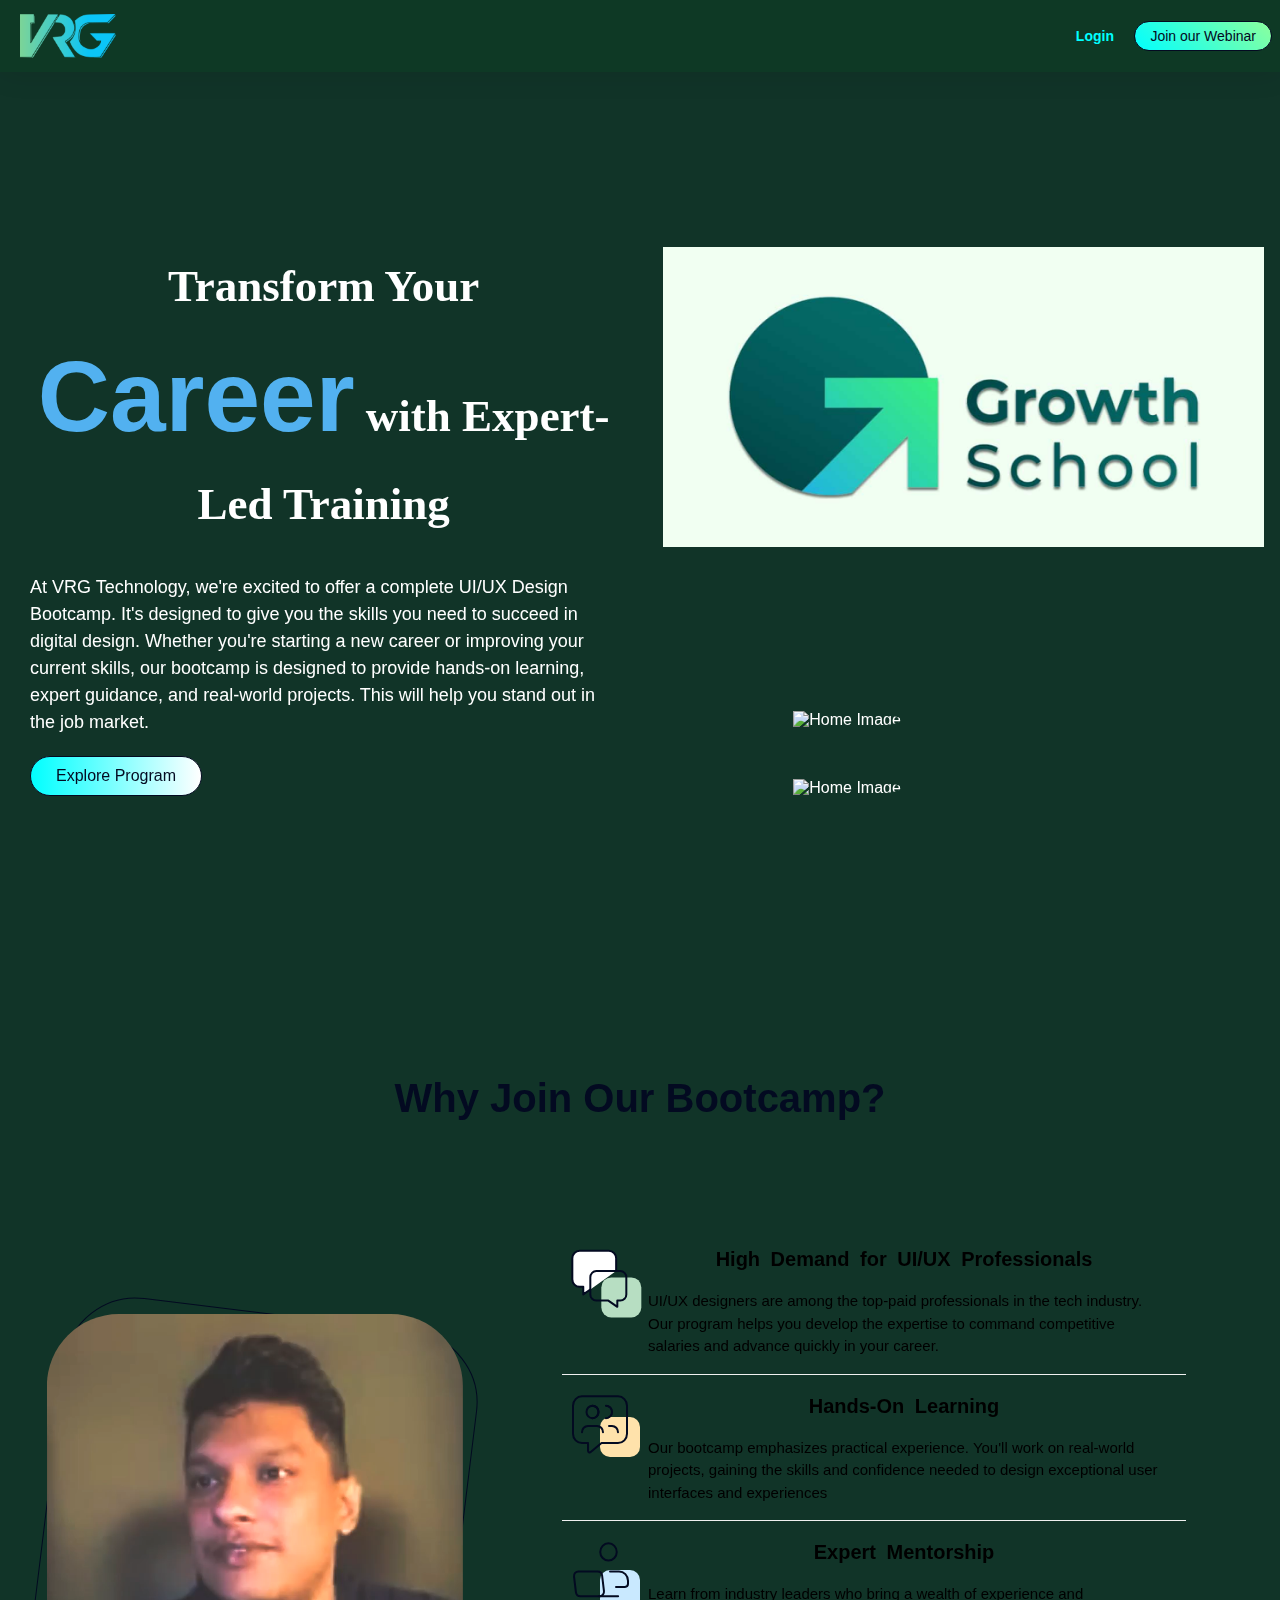
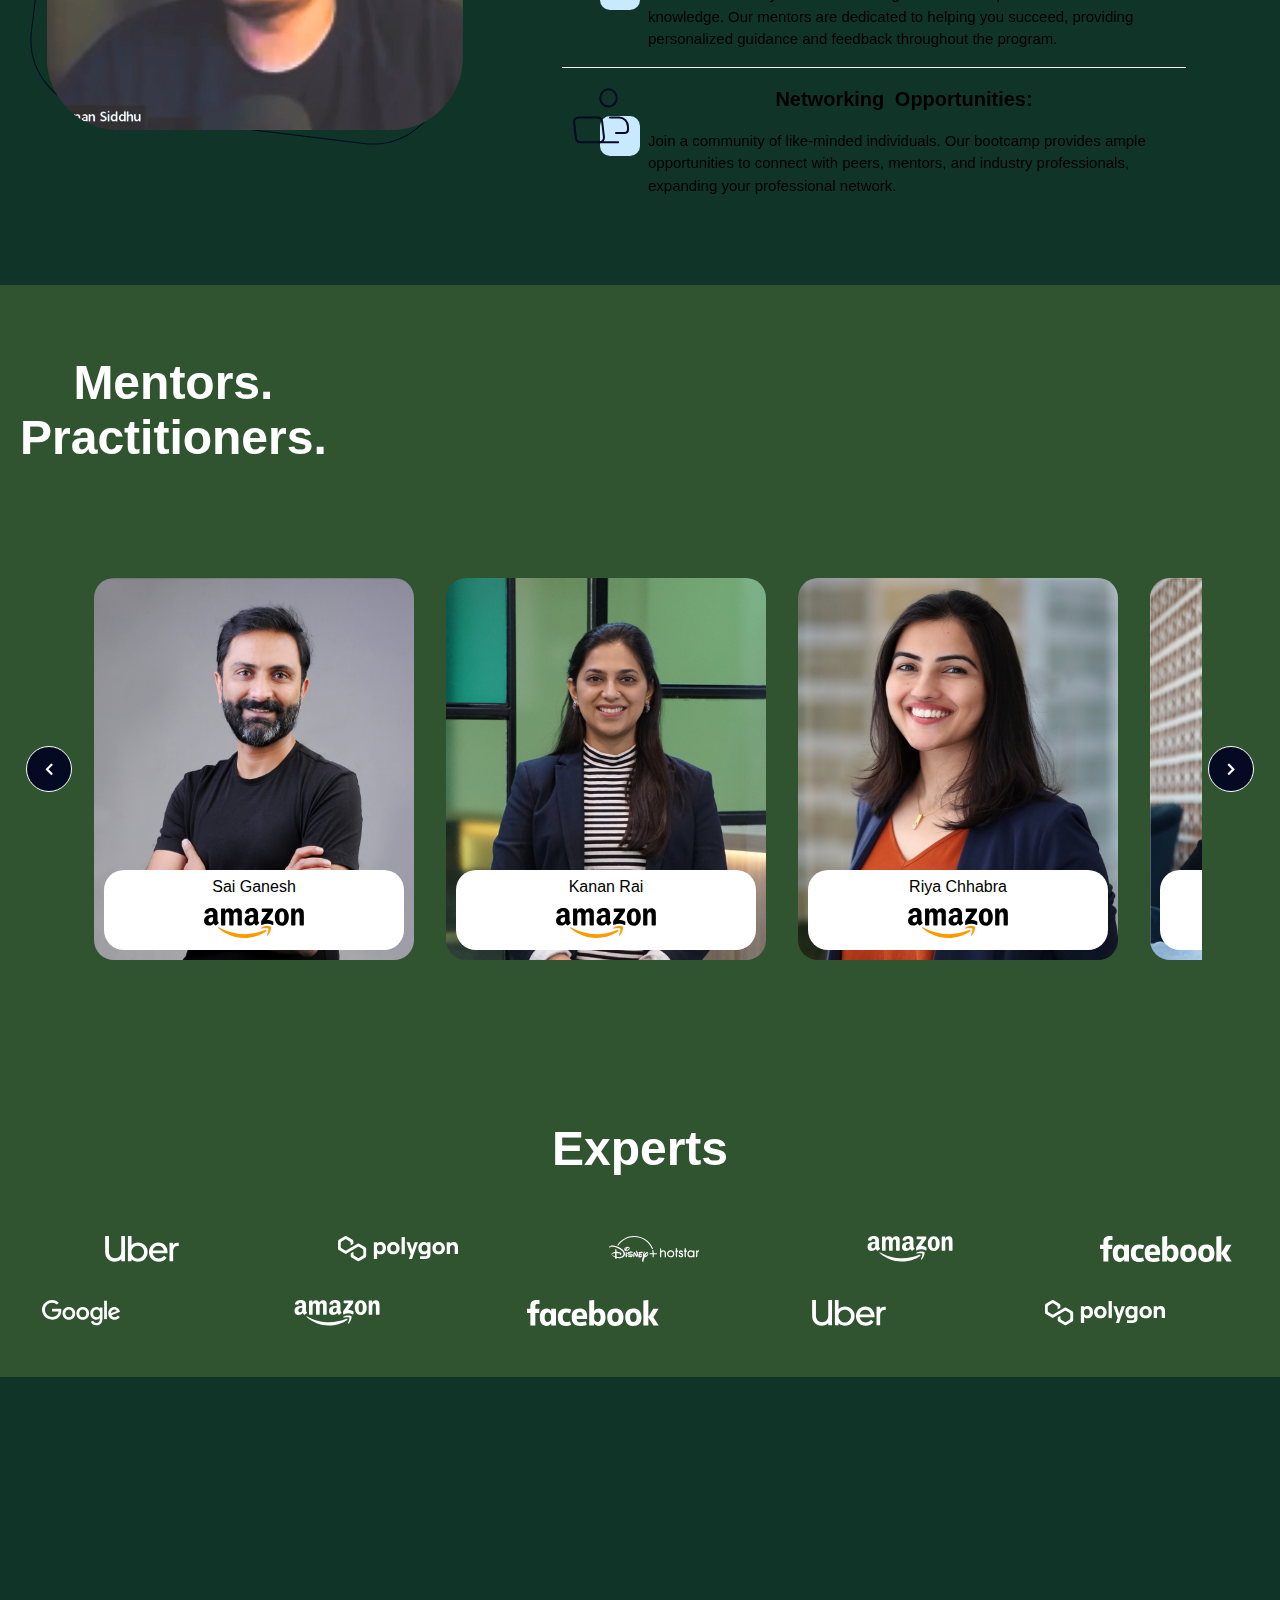
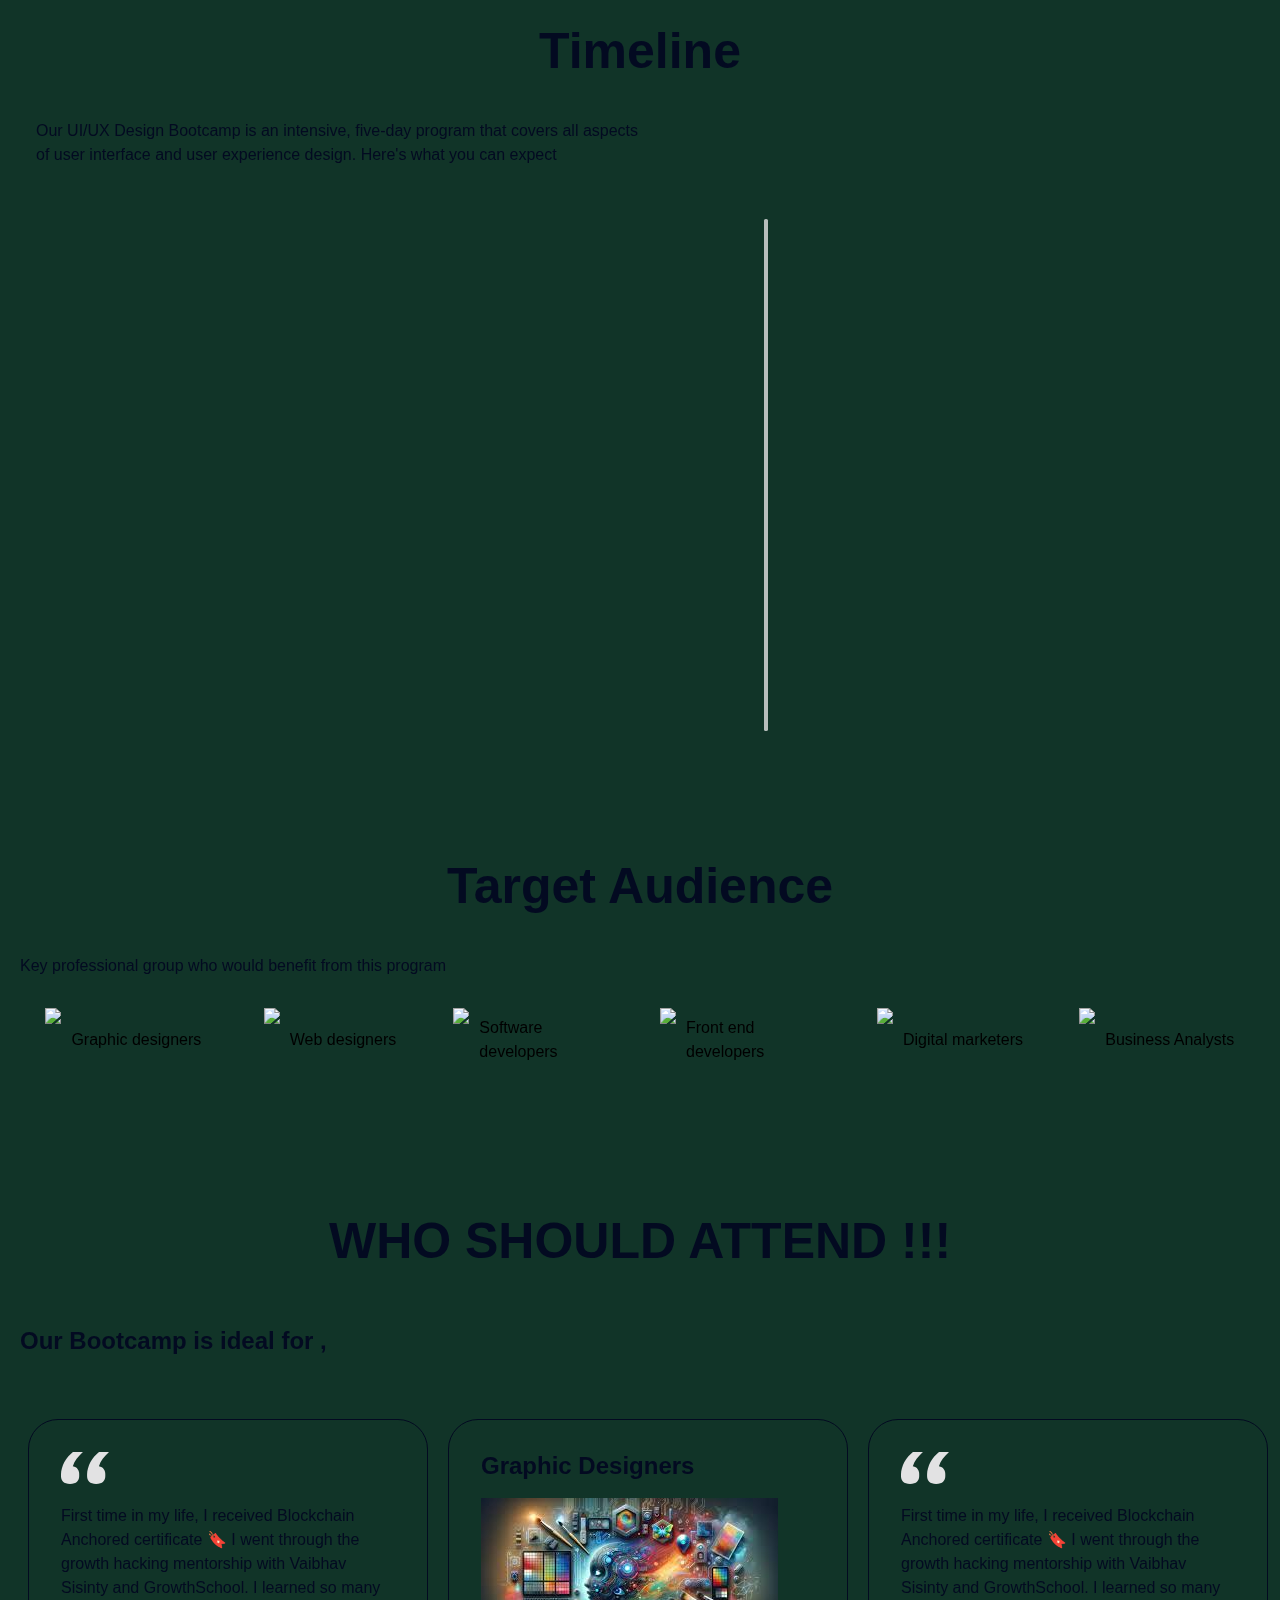
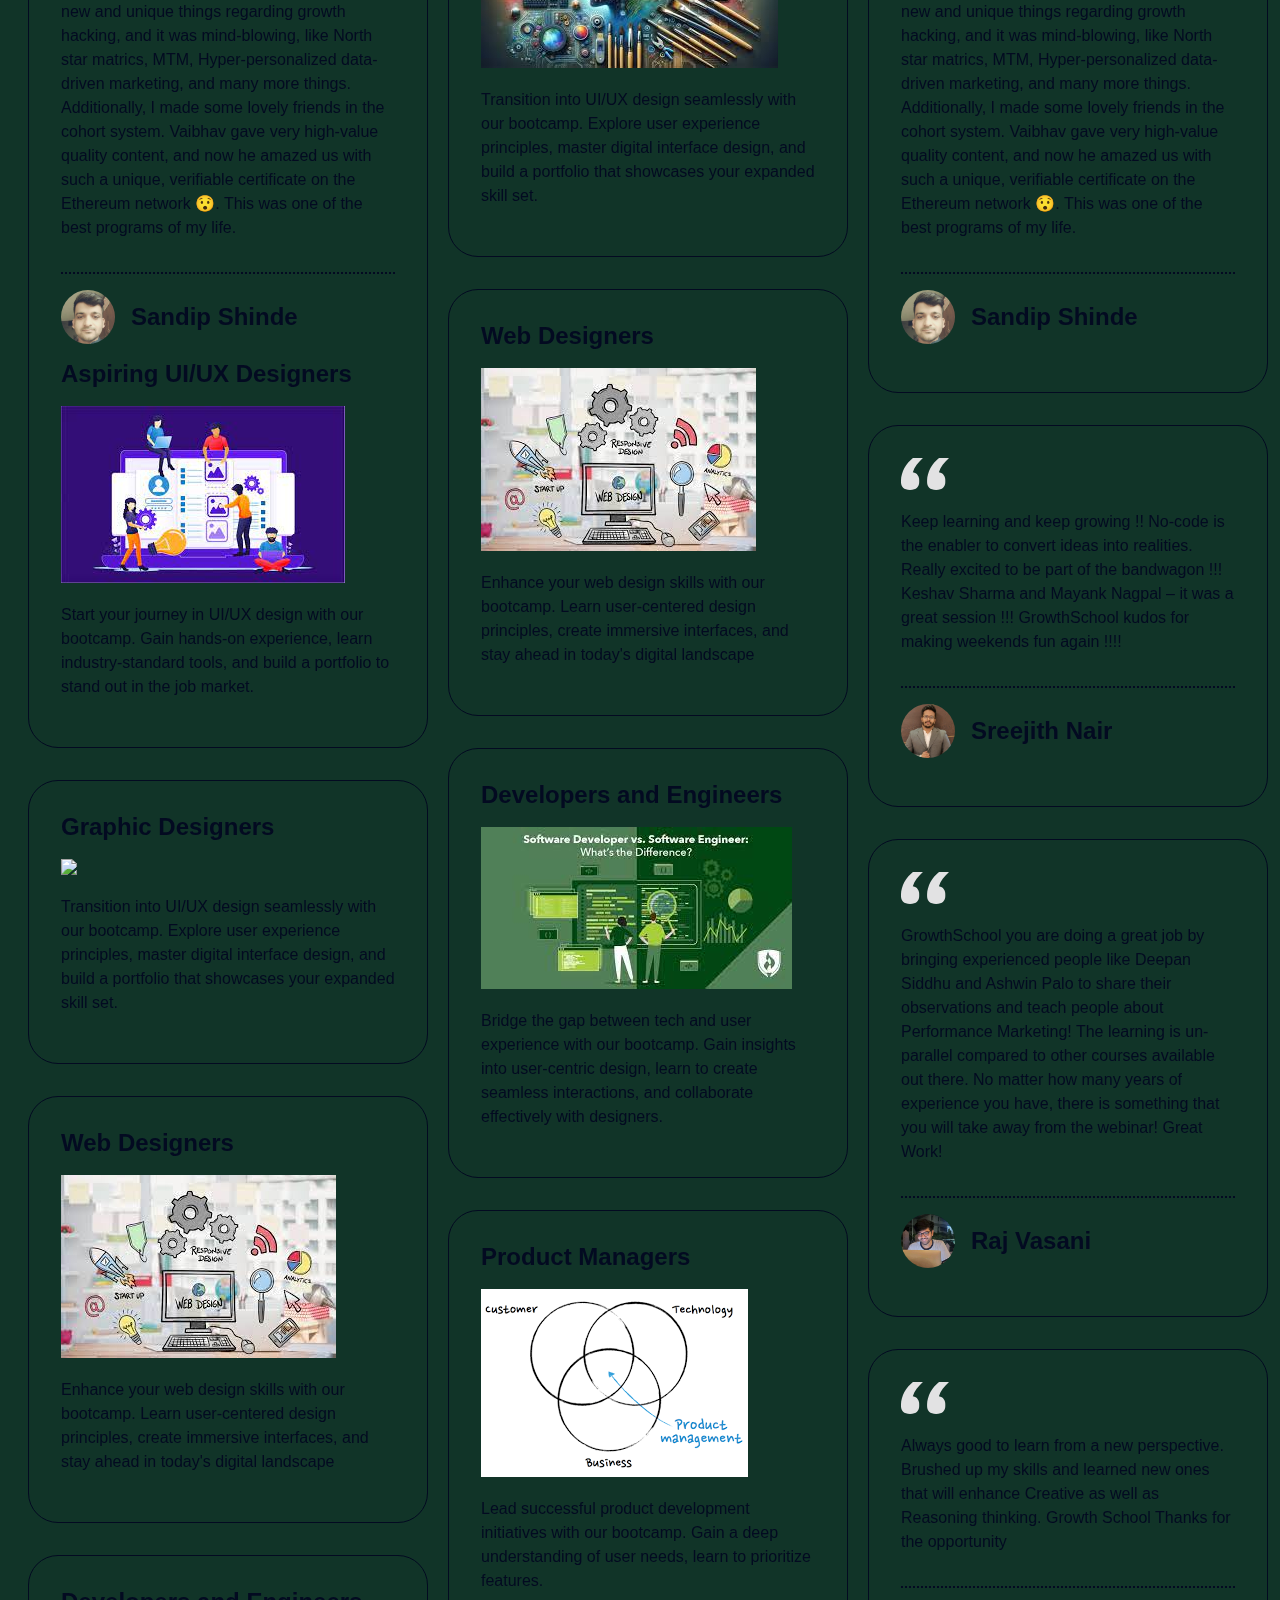
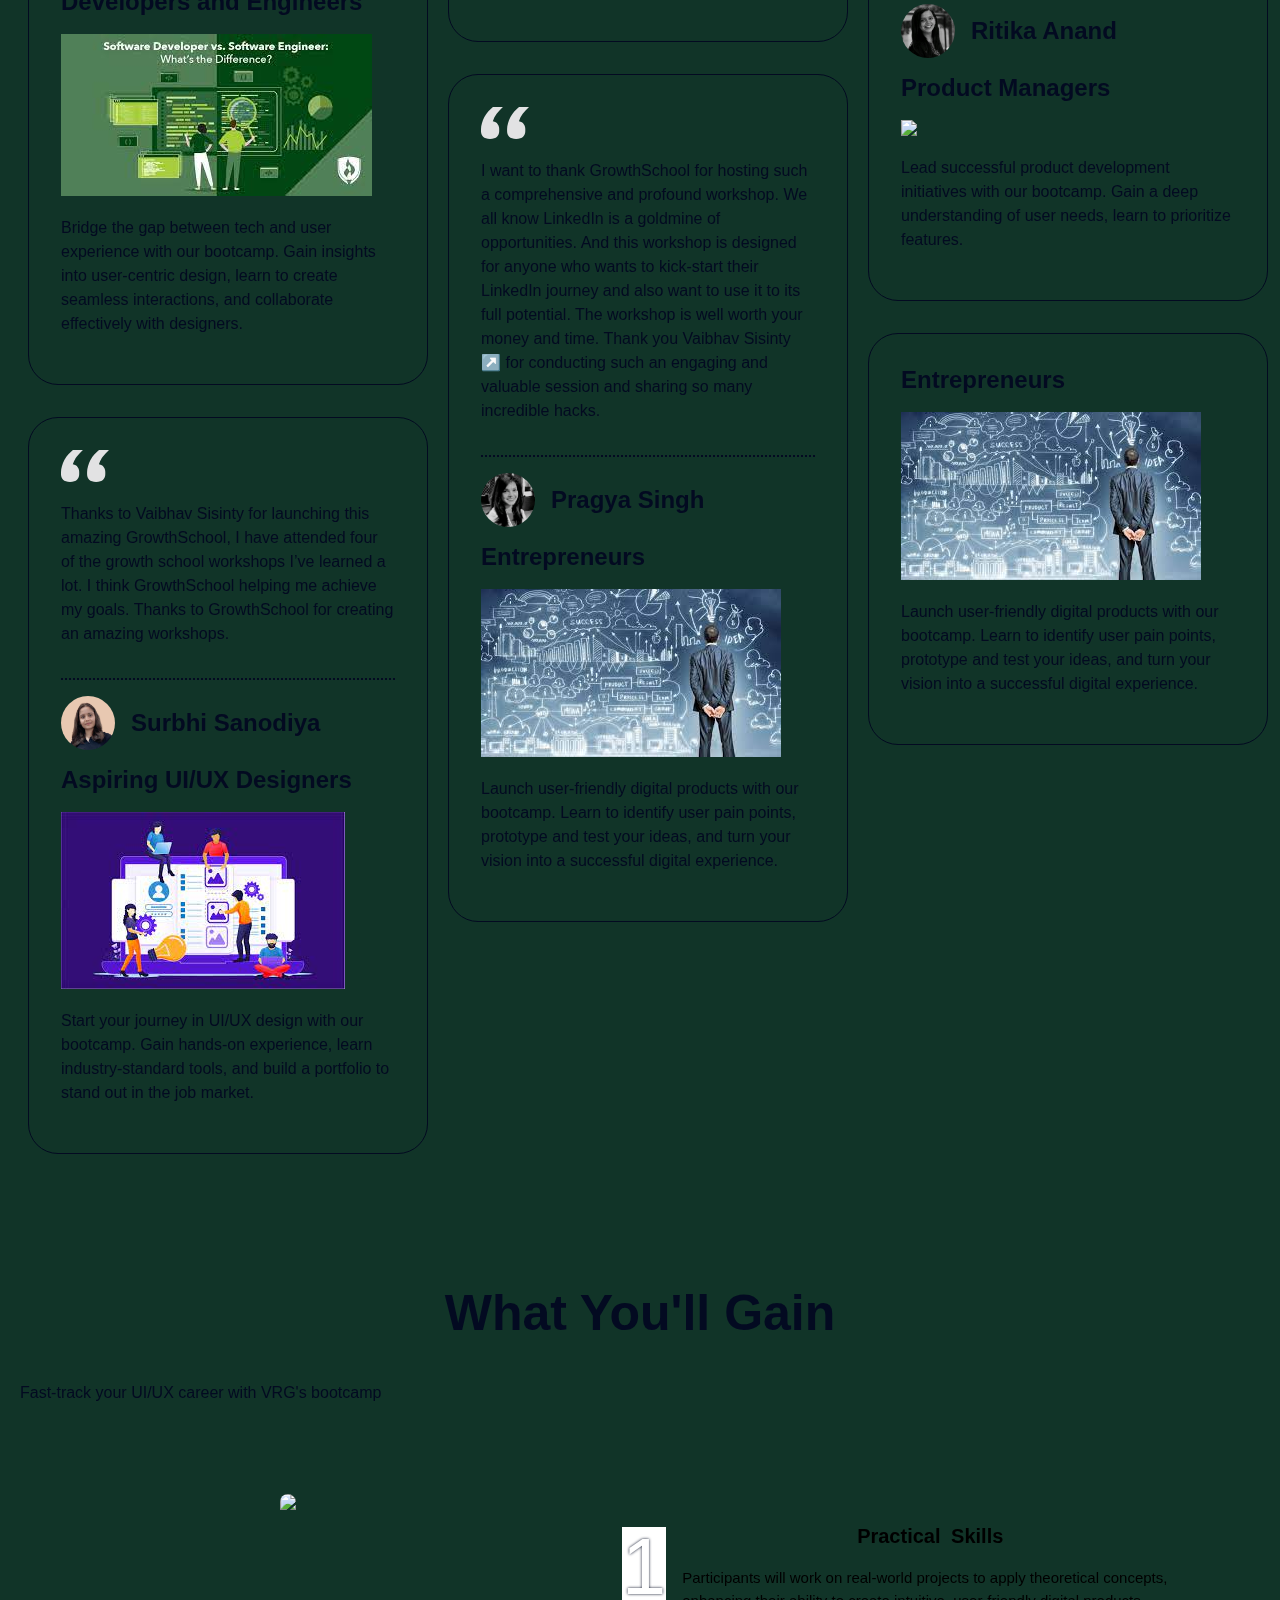
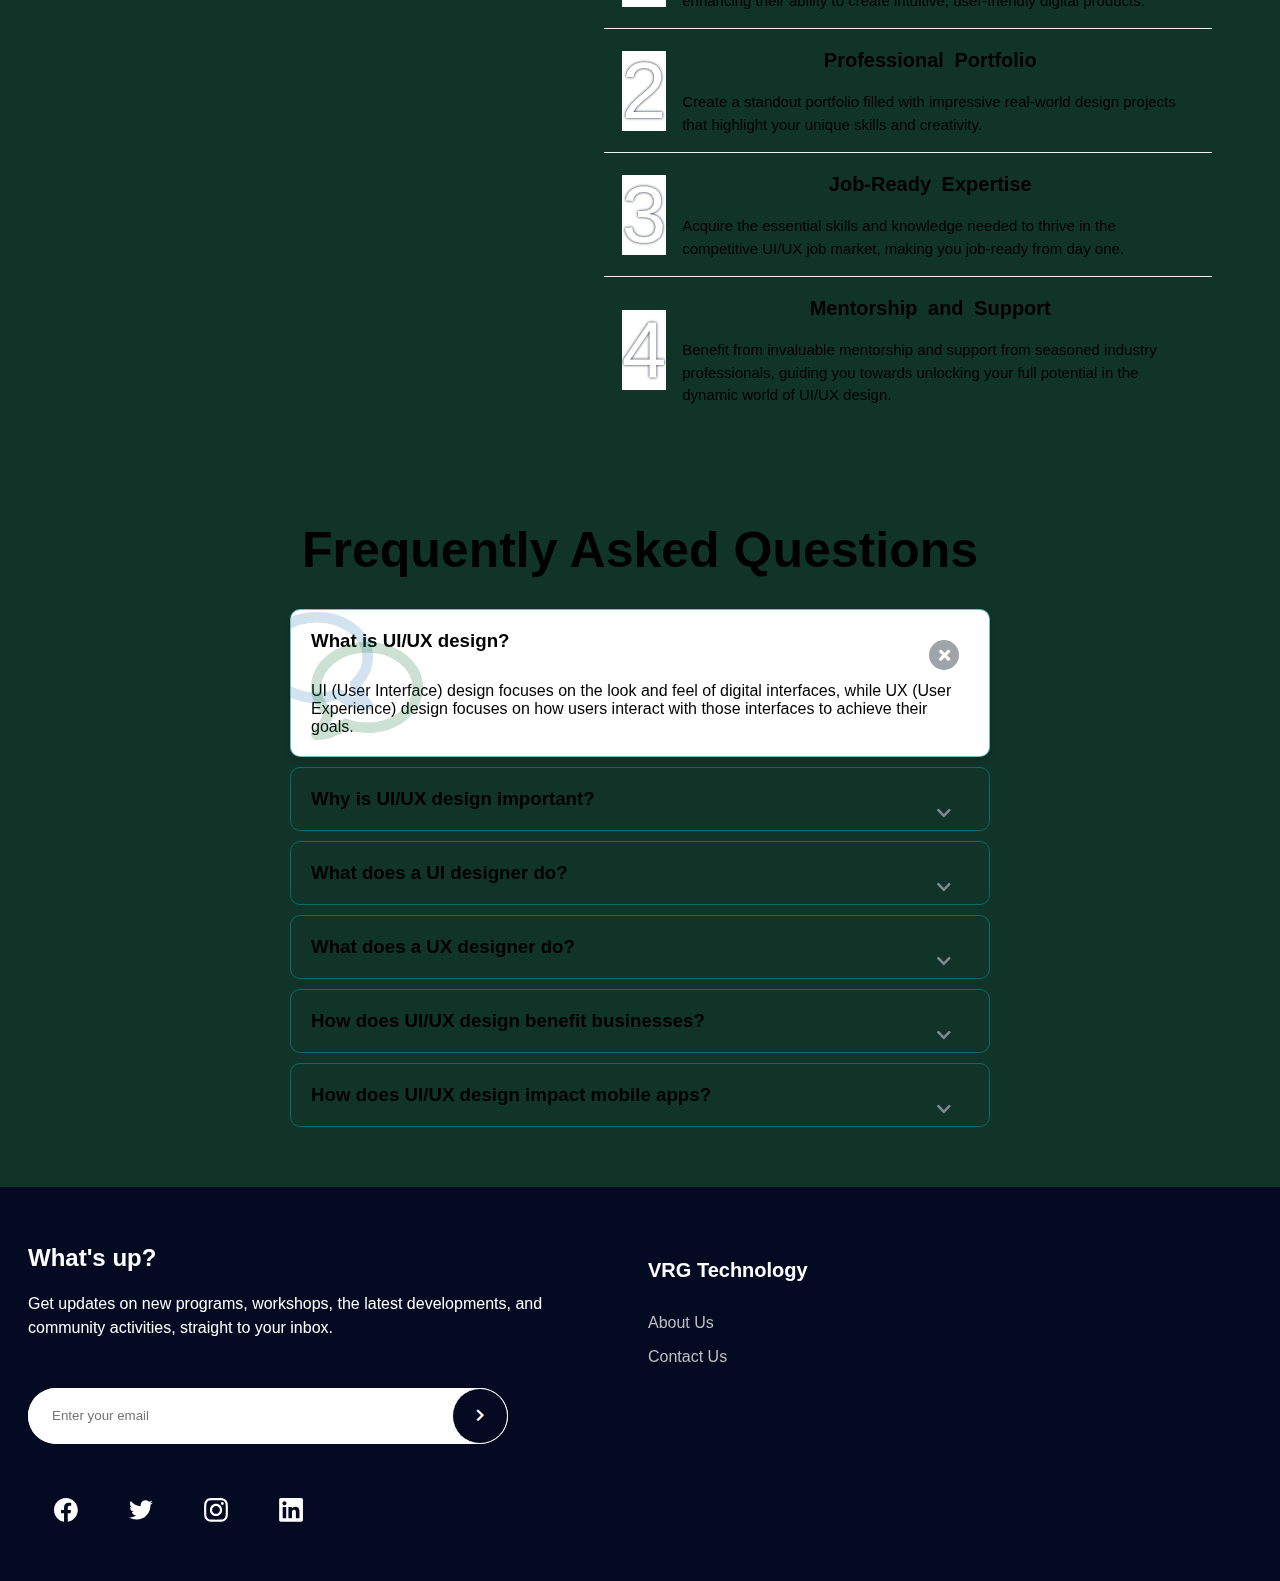
==== commit 1cd3ad83: "Update index.html" ====
--- a/index.html
+++ b/index.html
@@ -48,11 +48,6 @@
     </nav>
     <section class="section1">
       <div class="leftBox">
-
-        <h1>Transform Your <span style="color: #1093eb">Career</span>  with Expert-Led Training</h1>
-
-        <h1>Transform Your <span style="color: #1093eb"  id="text">Career</span>  with Expert-Led Training</h1>
-
 
         <h1 style="font-family:serif;">Transform Your <span style="color: #52b1f0 ; font-size: 100px;"  id="text">Career</span>  with Expert-Led Training</h1>
 
@@ -649,4 +644,4 @@
     
 
   </body>
-</html>+</html>
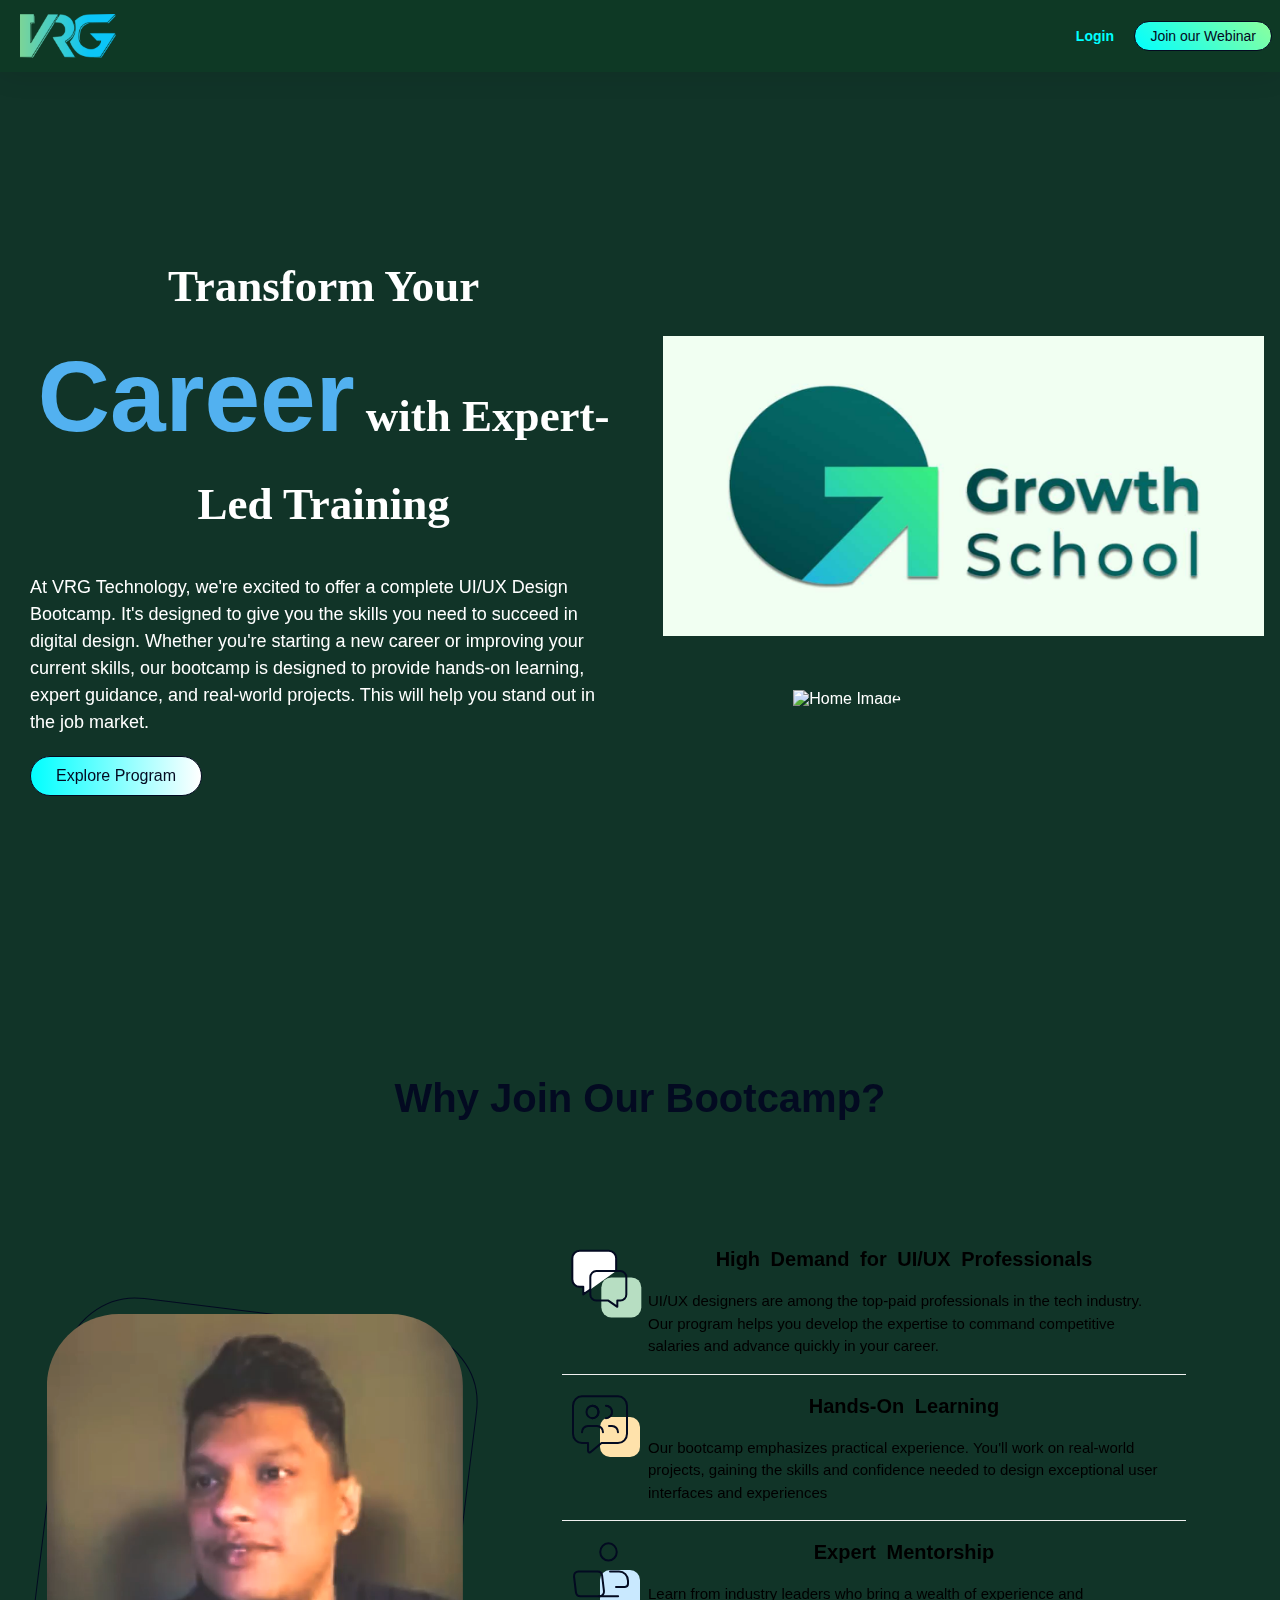
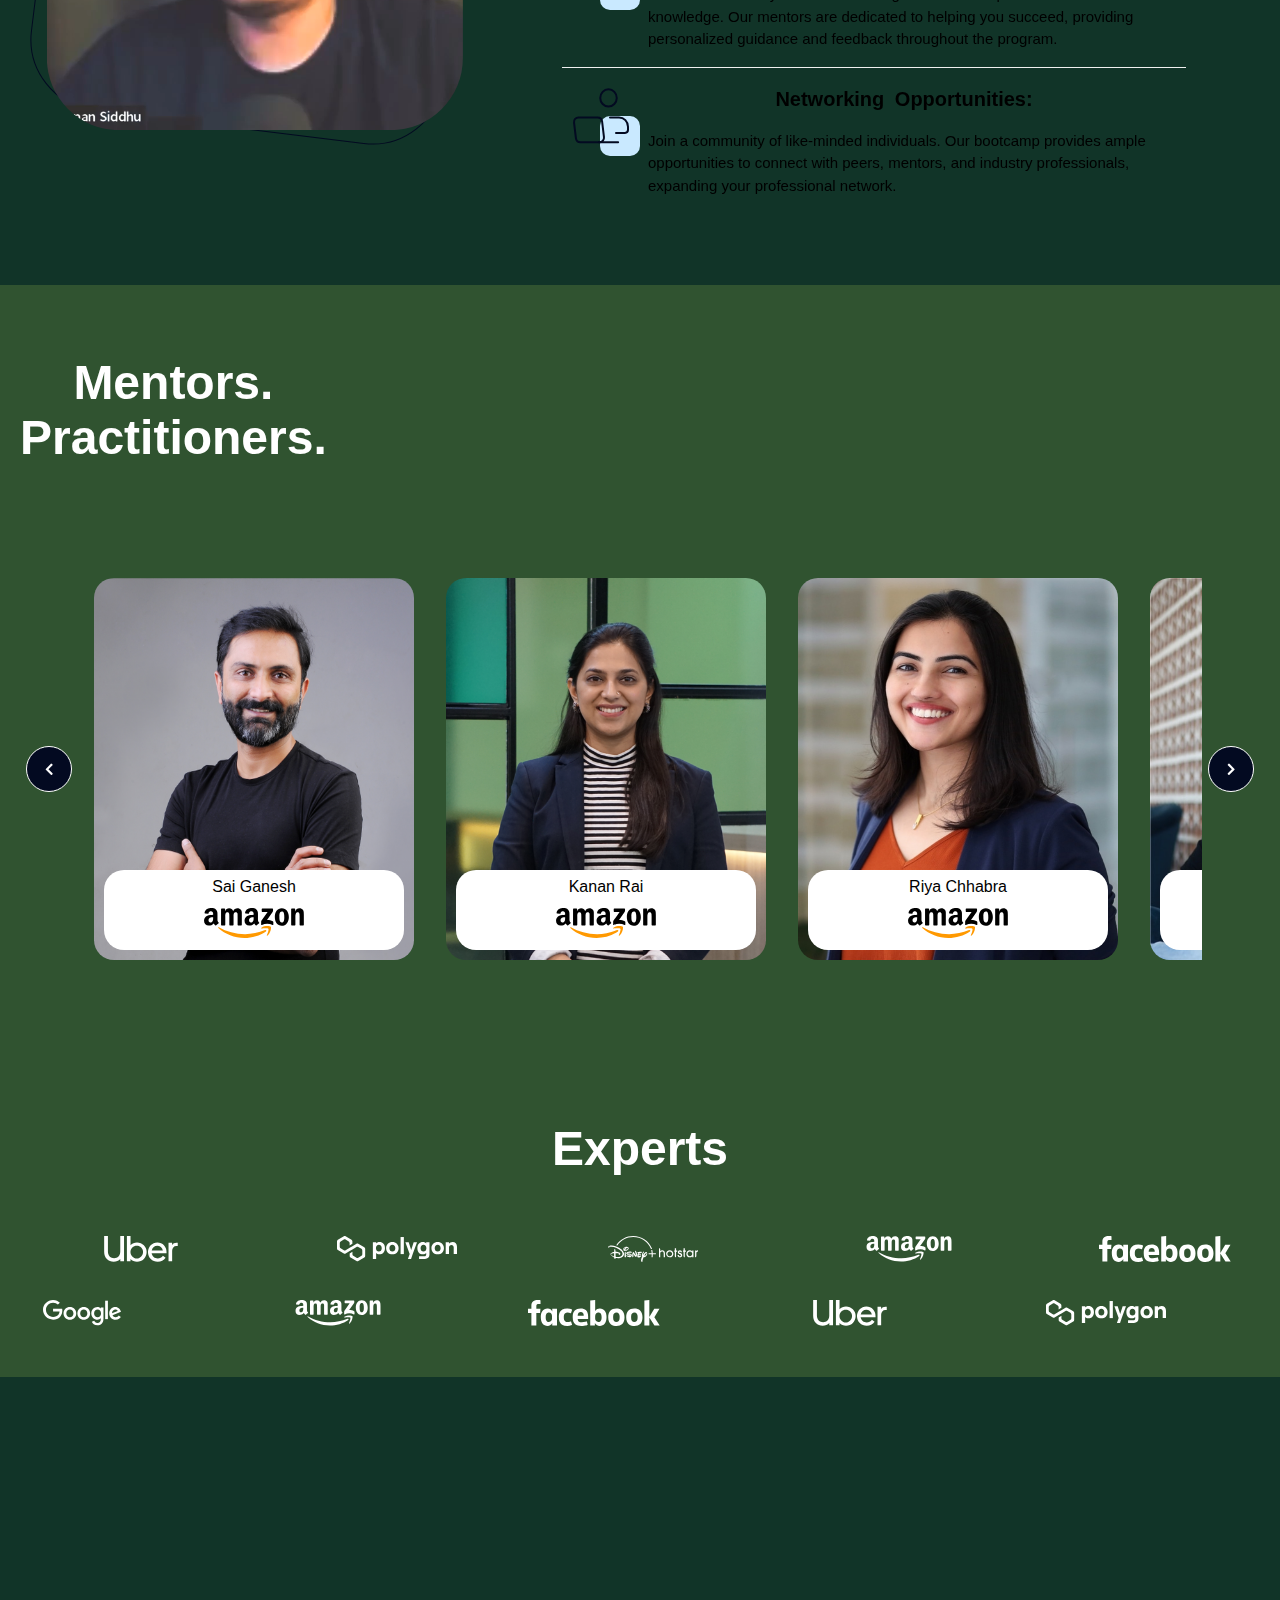
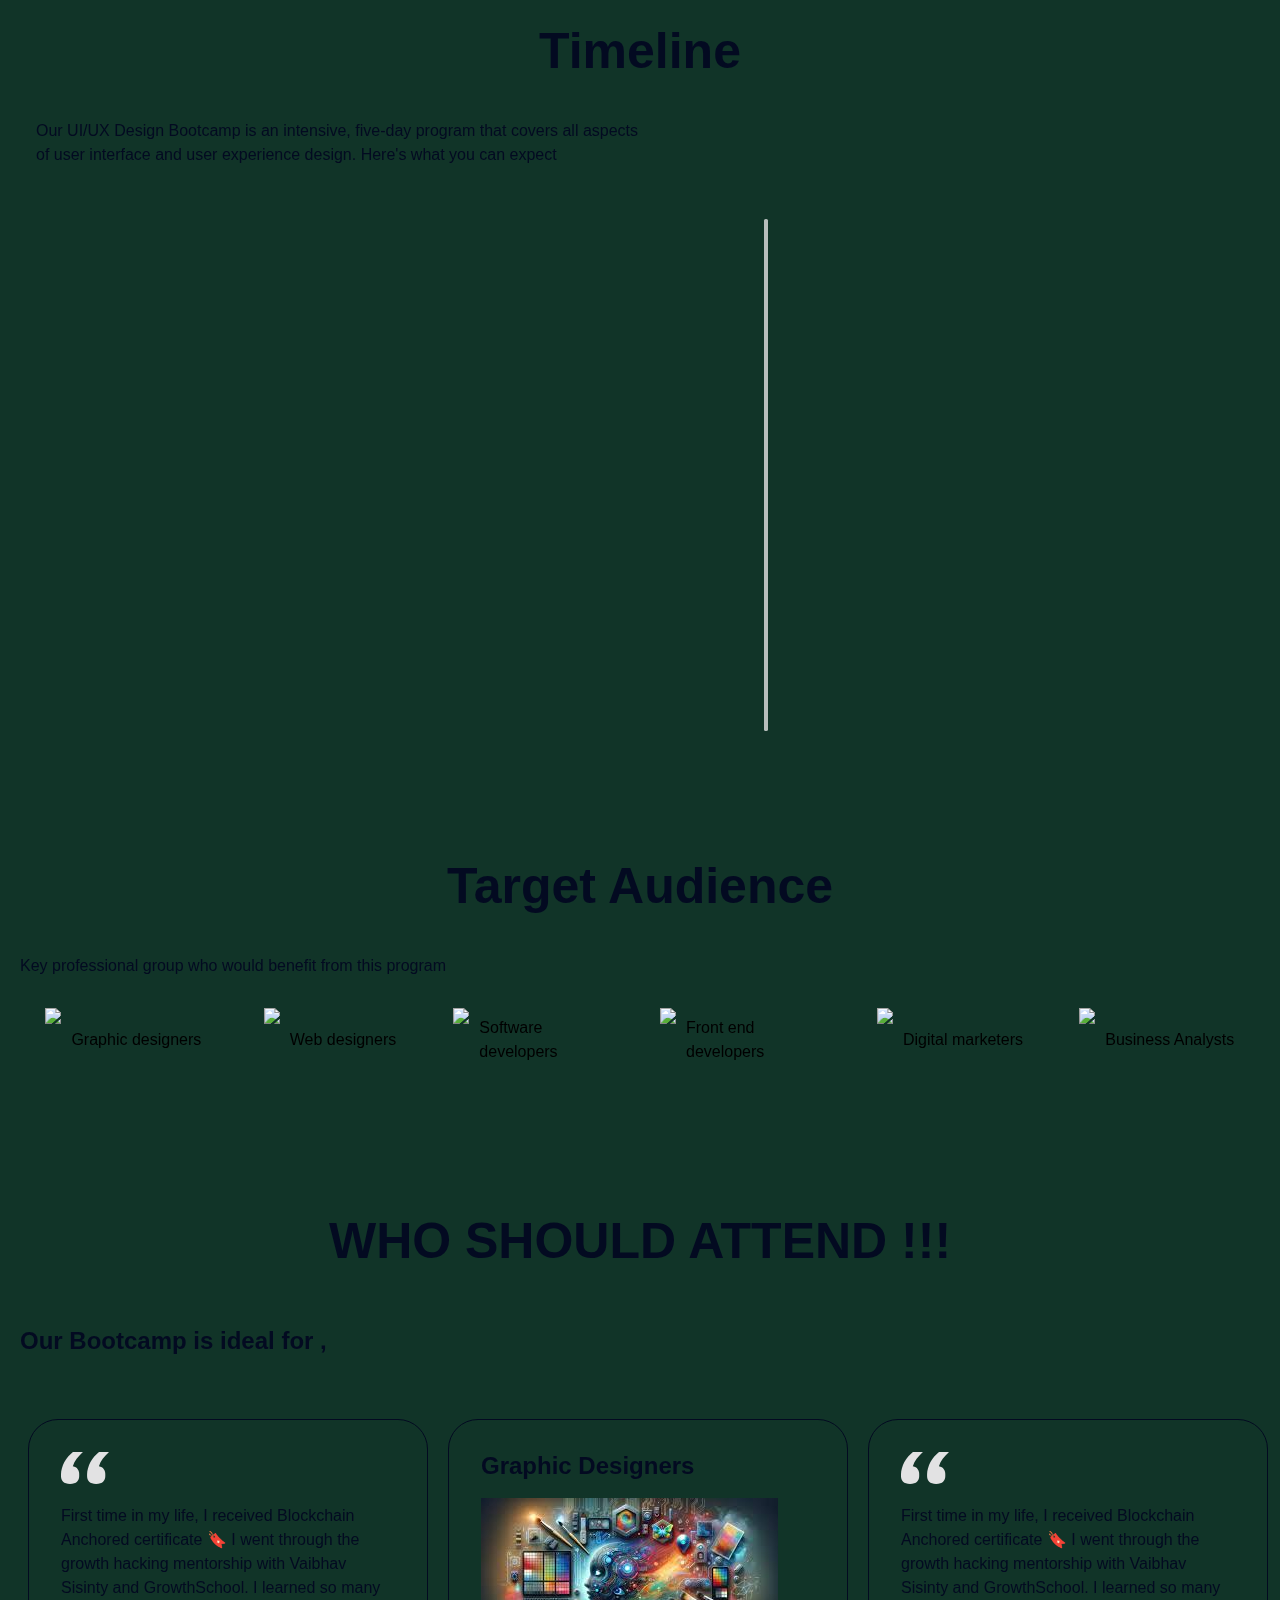
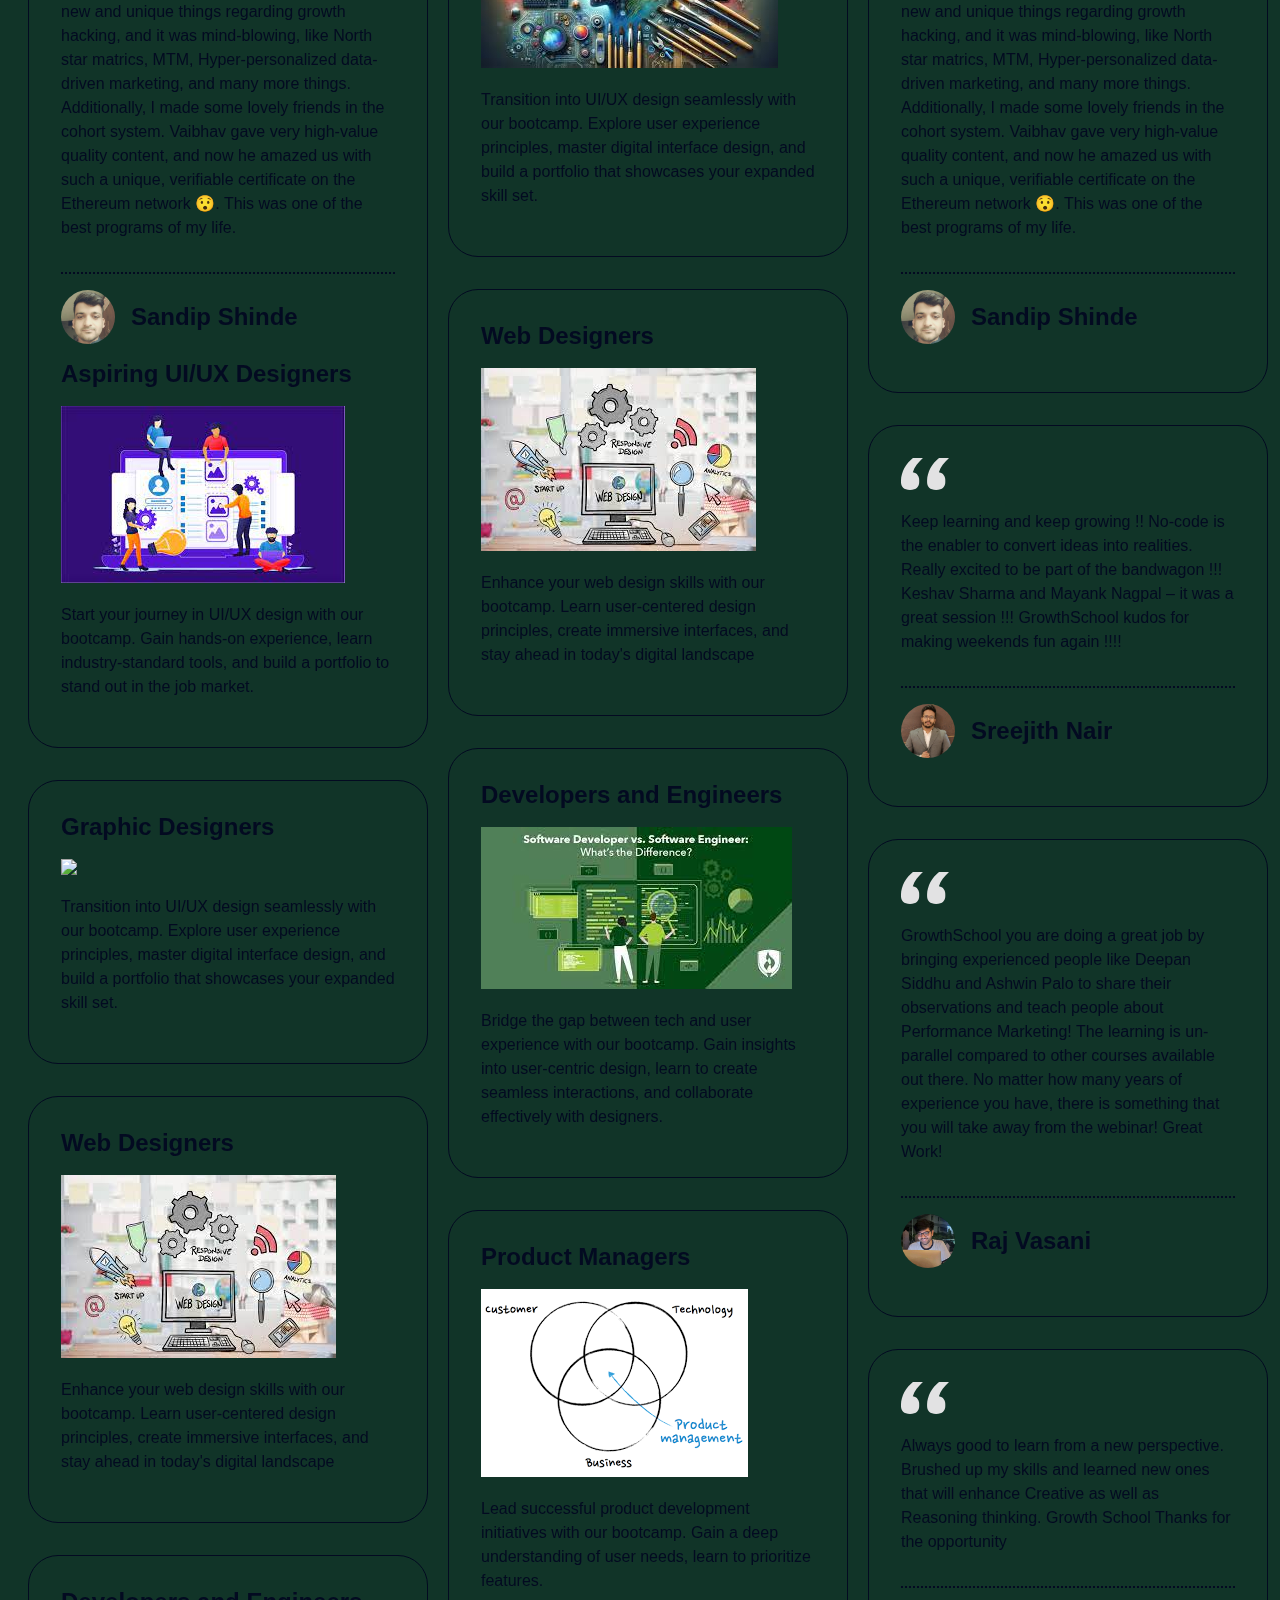
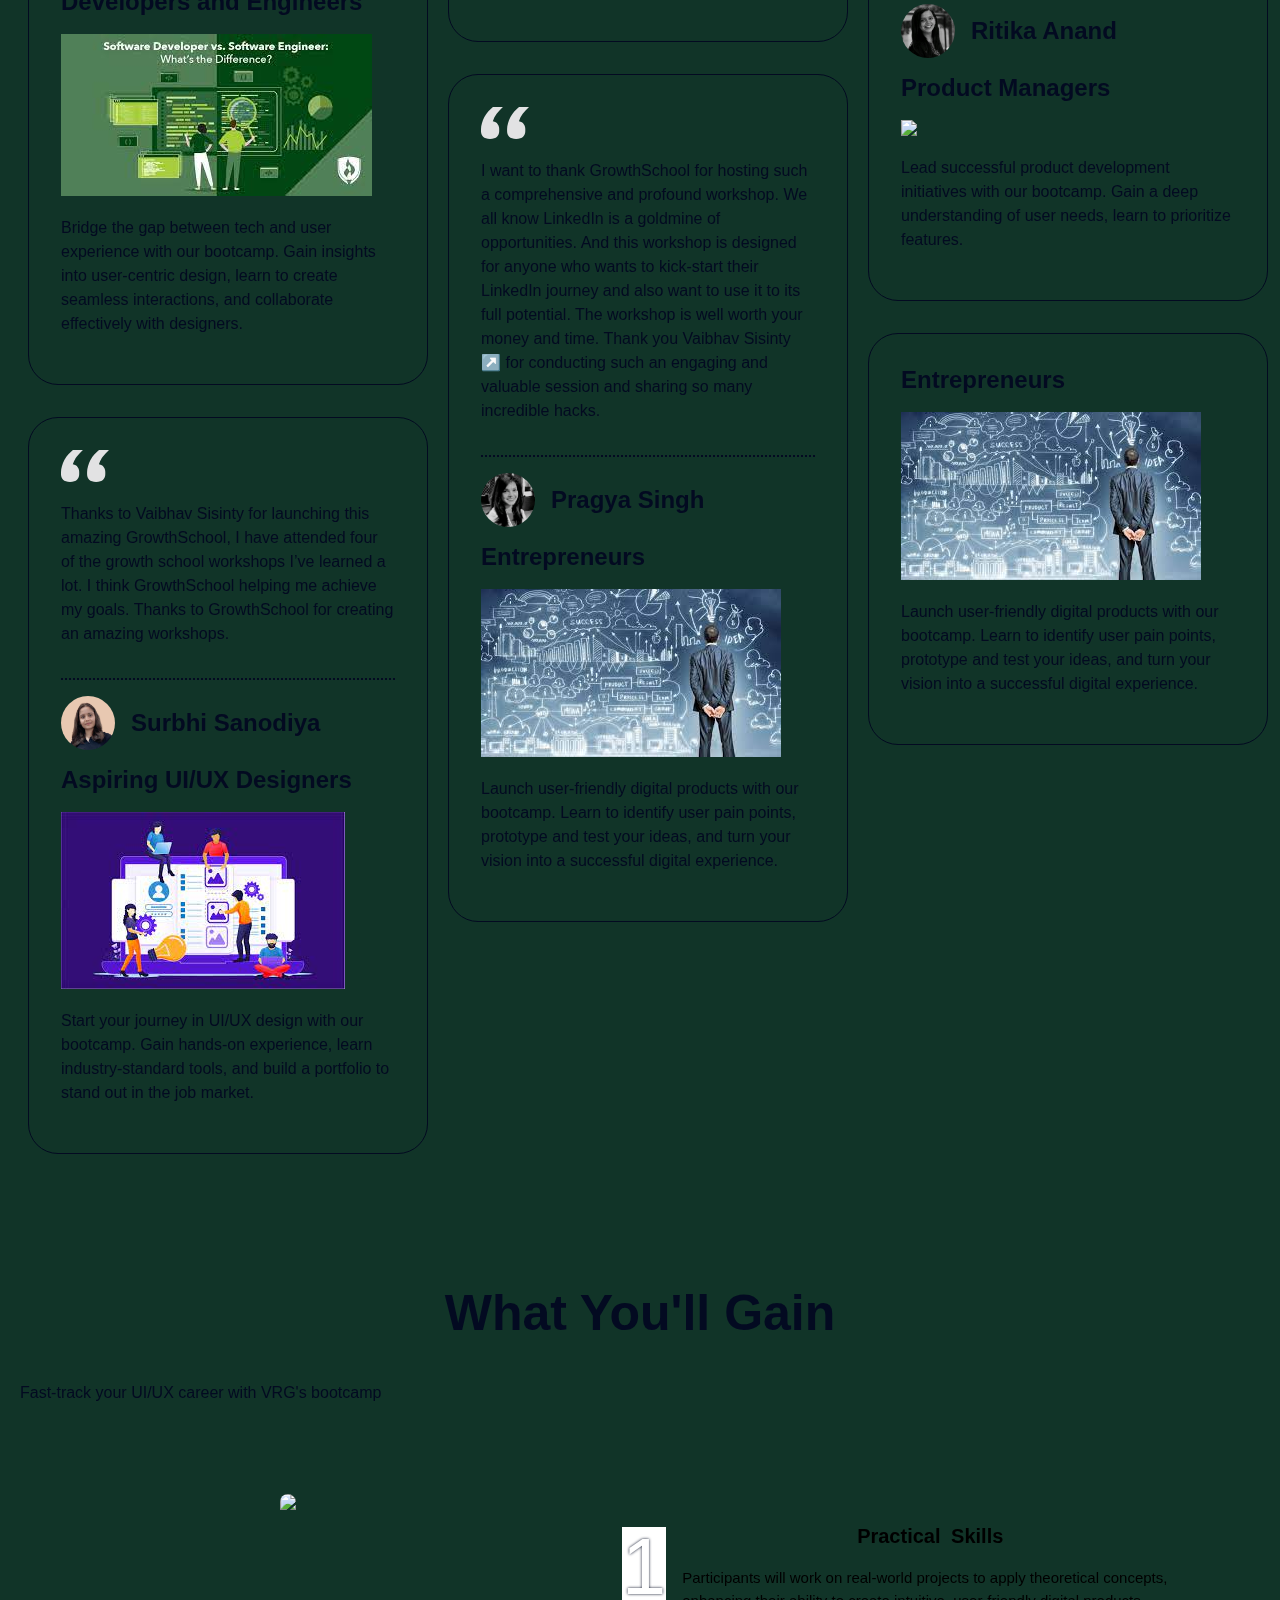
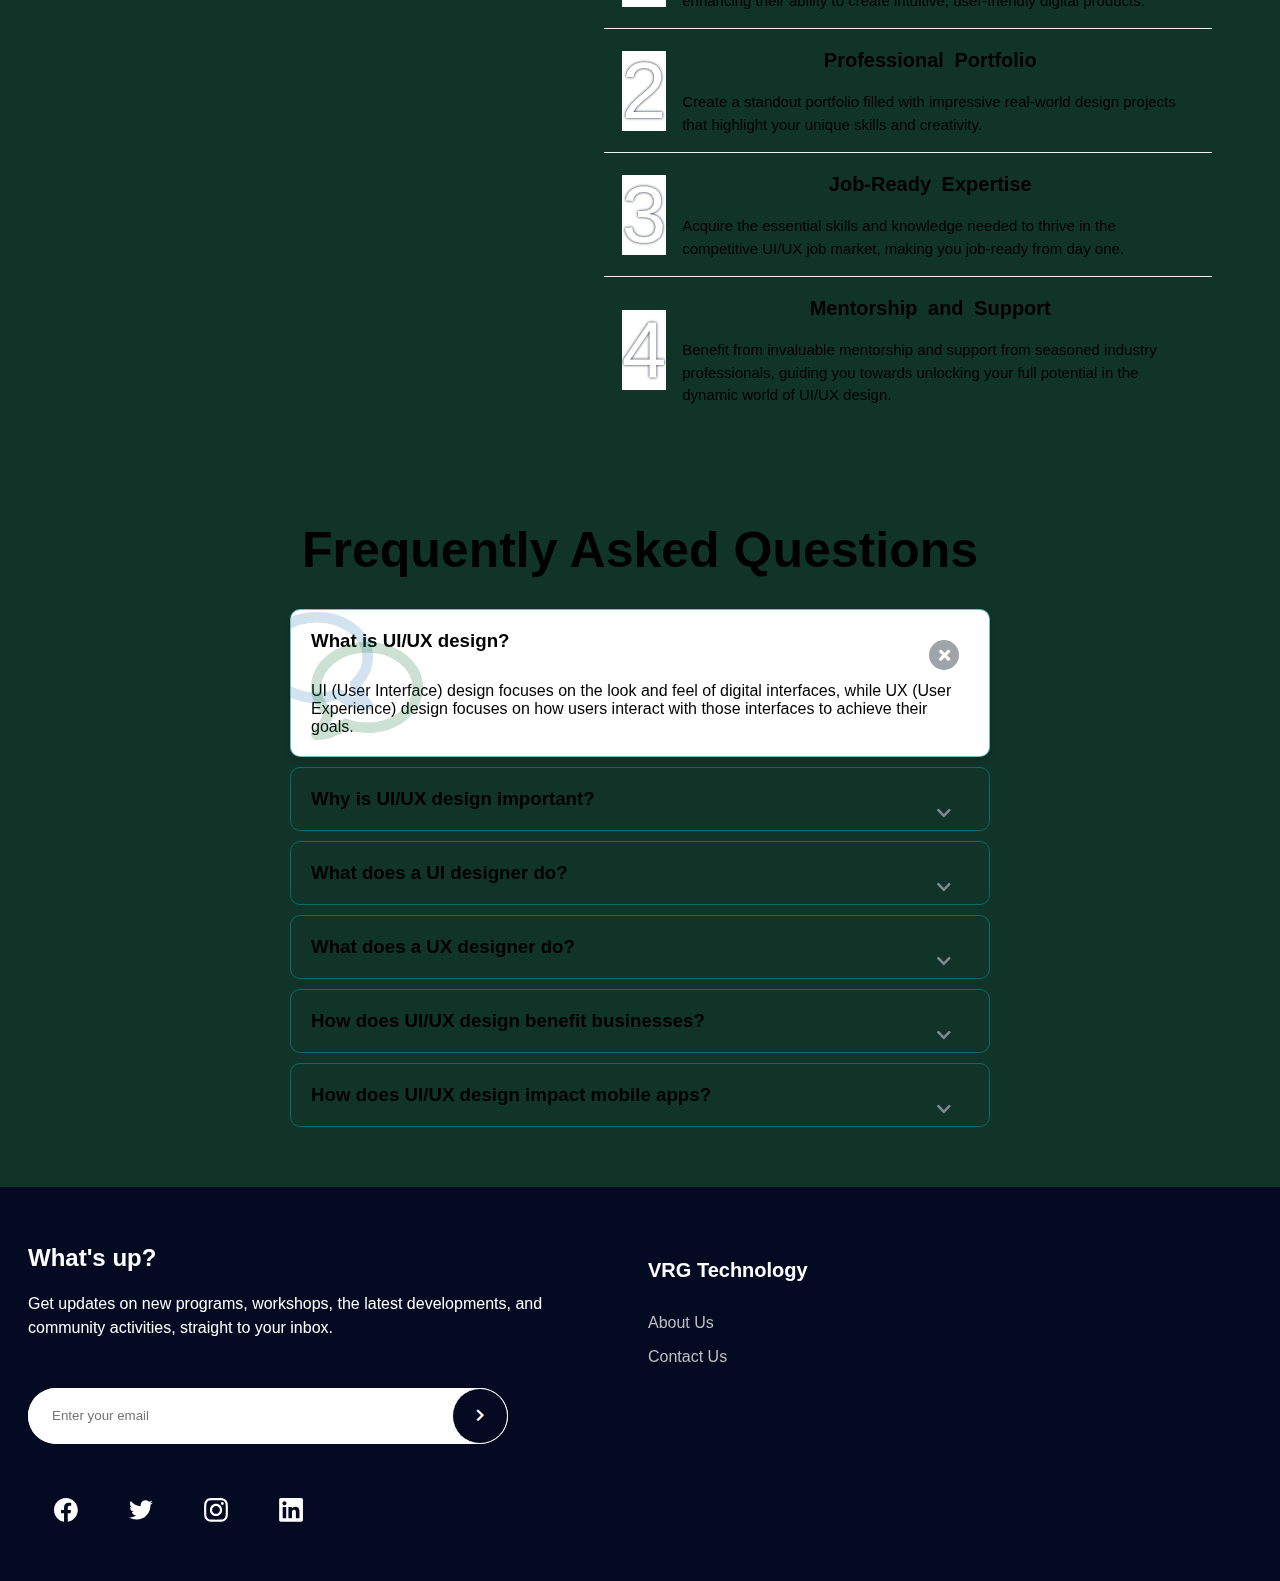
==== commit 085aed71: "Update index.html" ====
--- a/index.html
+++ b/index.html
@@ -61,9 +61,7 @@
 
         <img src="images/home.png" alt="Home Image">
 
-        <h1 style="text-align: center; font-size: 70px; color: black;" id="new">Hello</h1>
-        <img style="border-radius: 100%; height: 70vh; background-size: cover; width: auto; padding-left: 130px;" src="C:\Users\HP\Desktop\Vernure\Growth\images\Person.jpg" alt="Home Image">
-
+        
 
         <h1 style="text-align: center; font-size: 70px; " id="new"></h1>
         <img style="border-radius: 100%; height: 70vh; background-size: cover; width: auto; padding-left: 130px;" src="C:\Users\HP\Desktop\Vernure\Growth\images\Person.jpg" alt="Home Image">
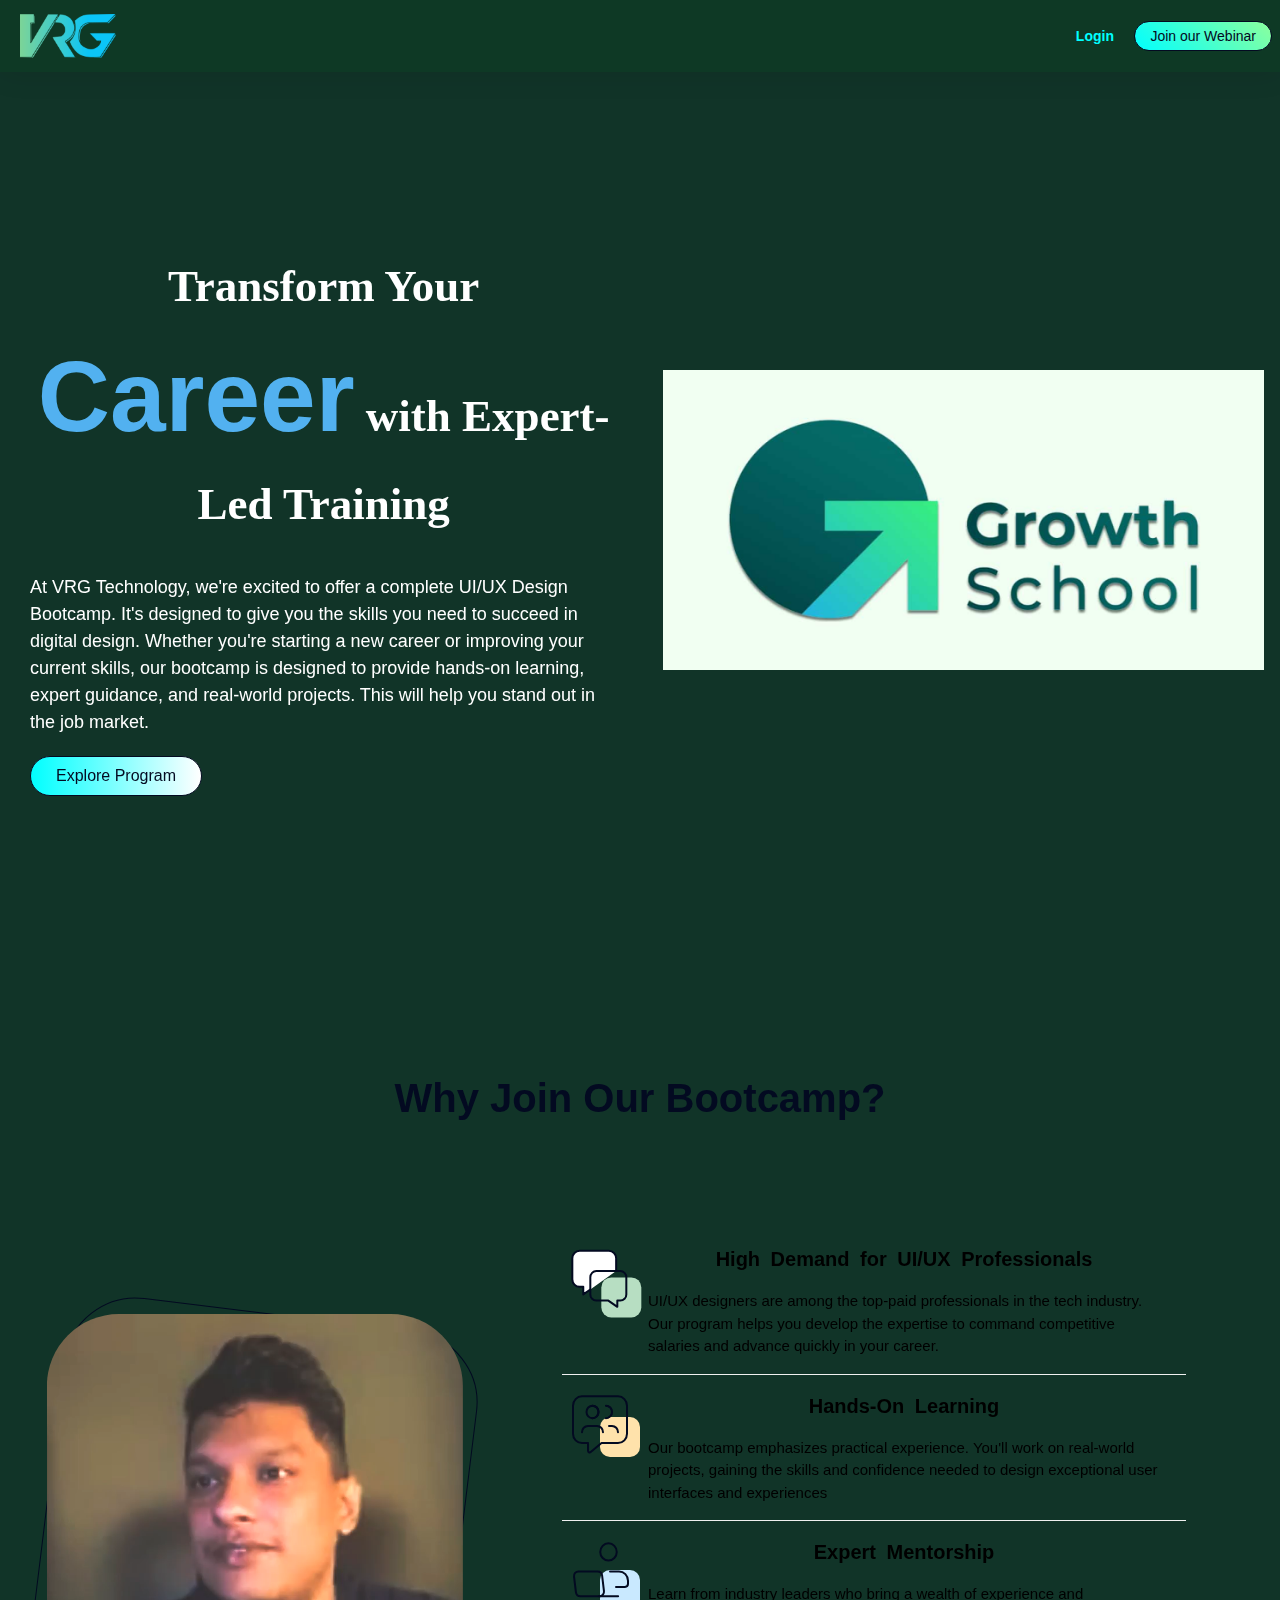
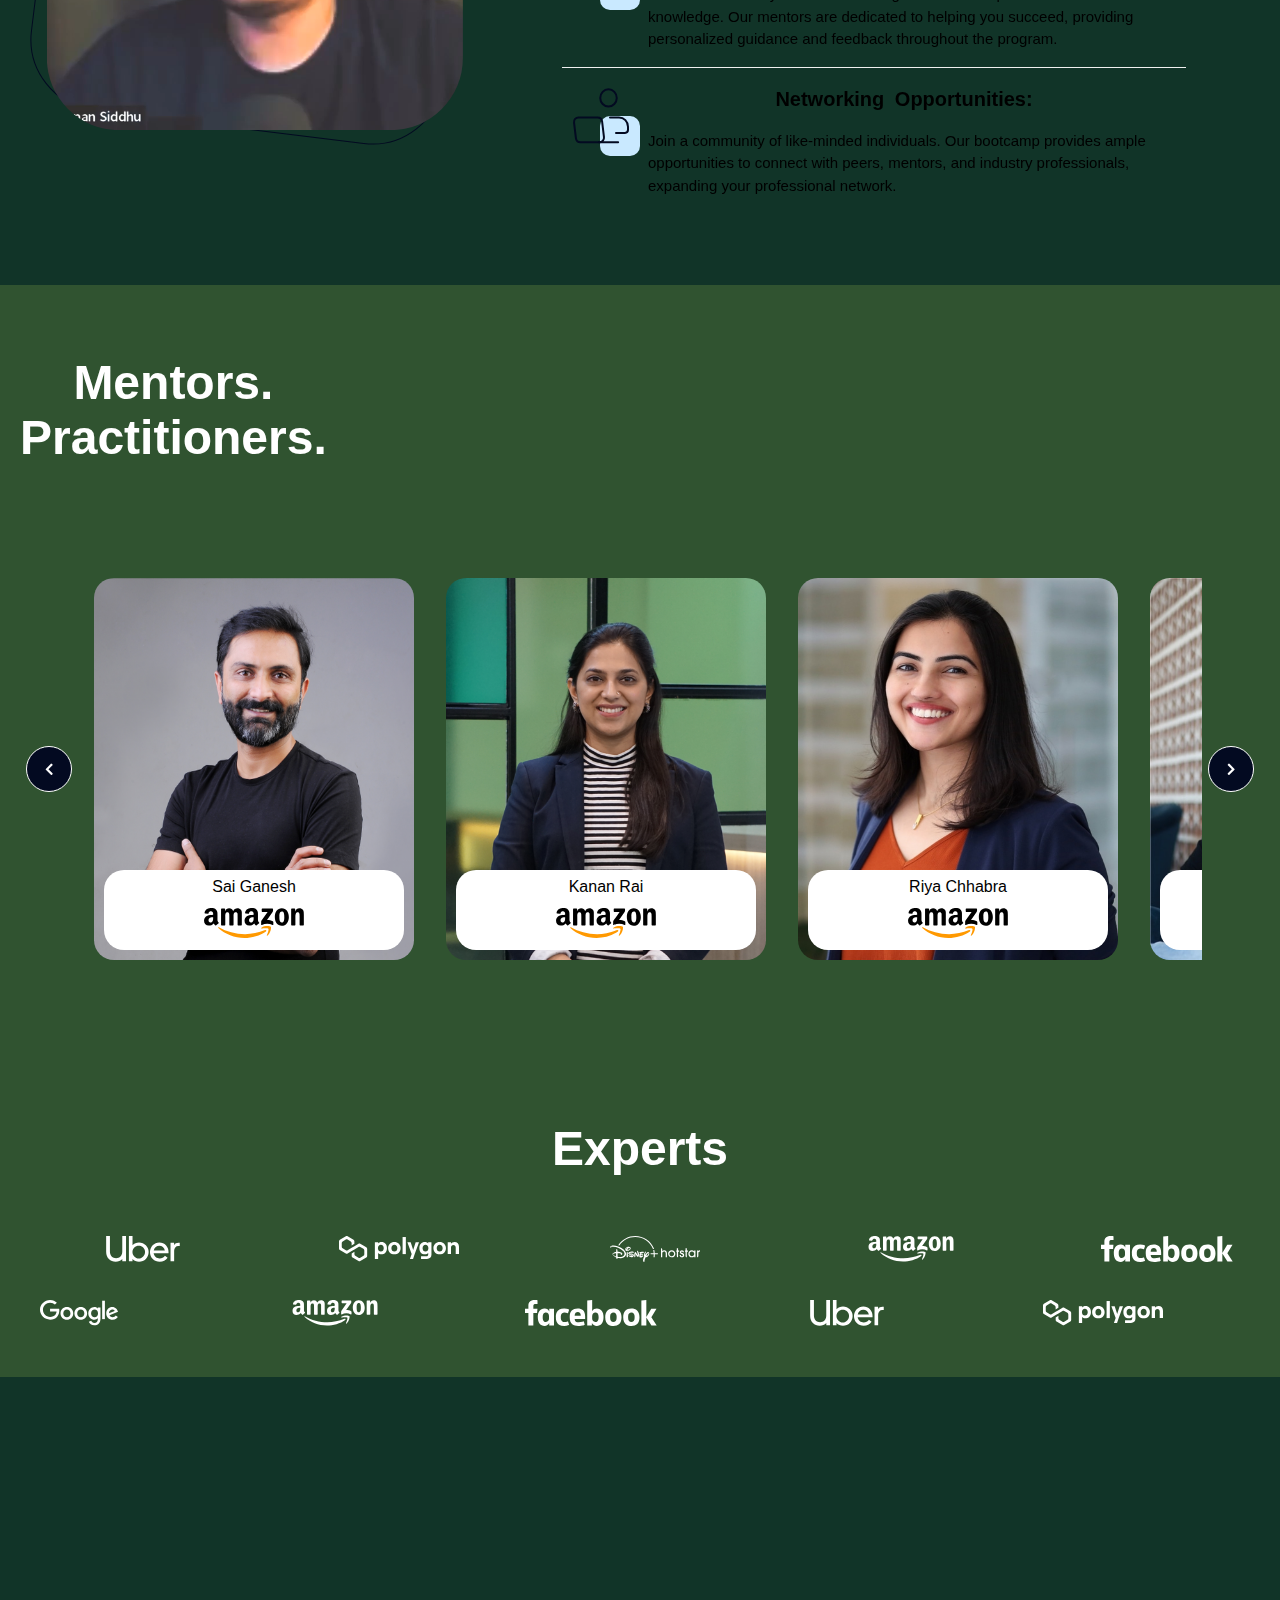
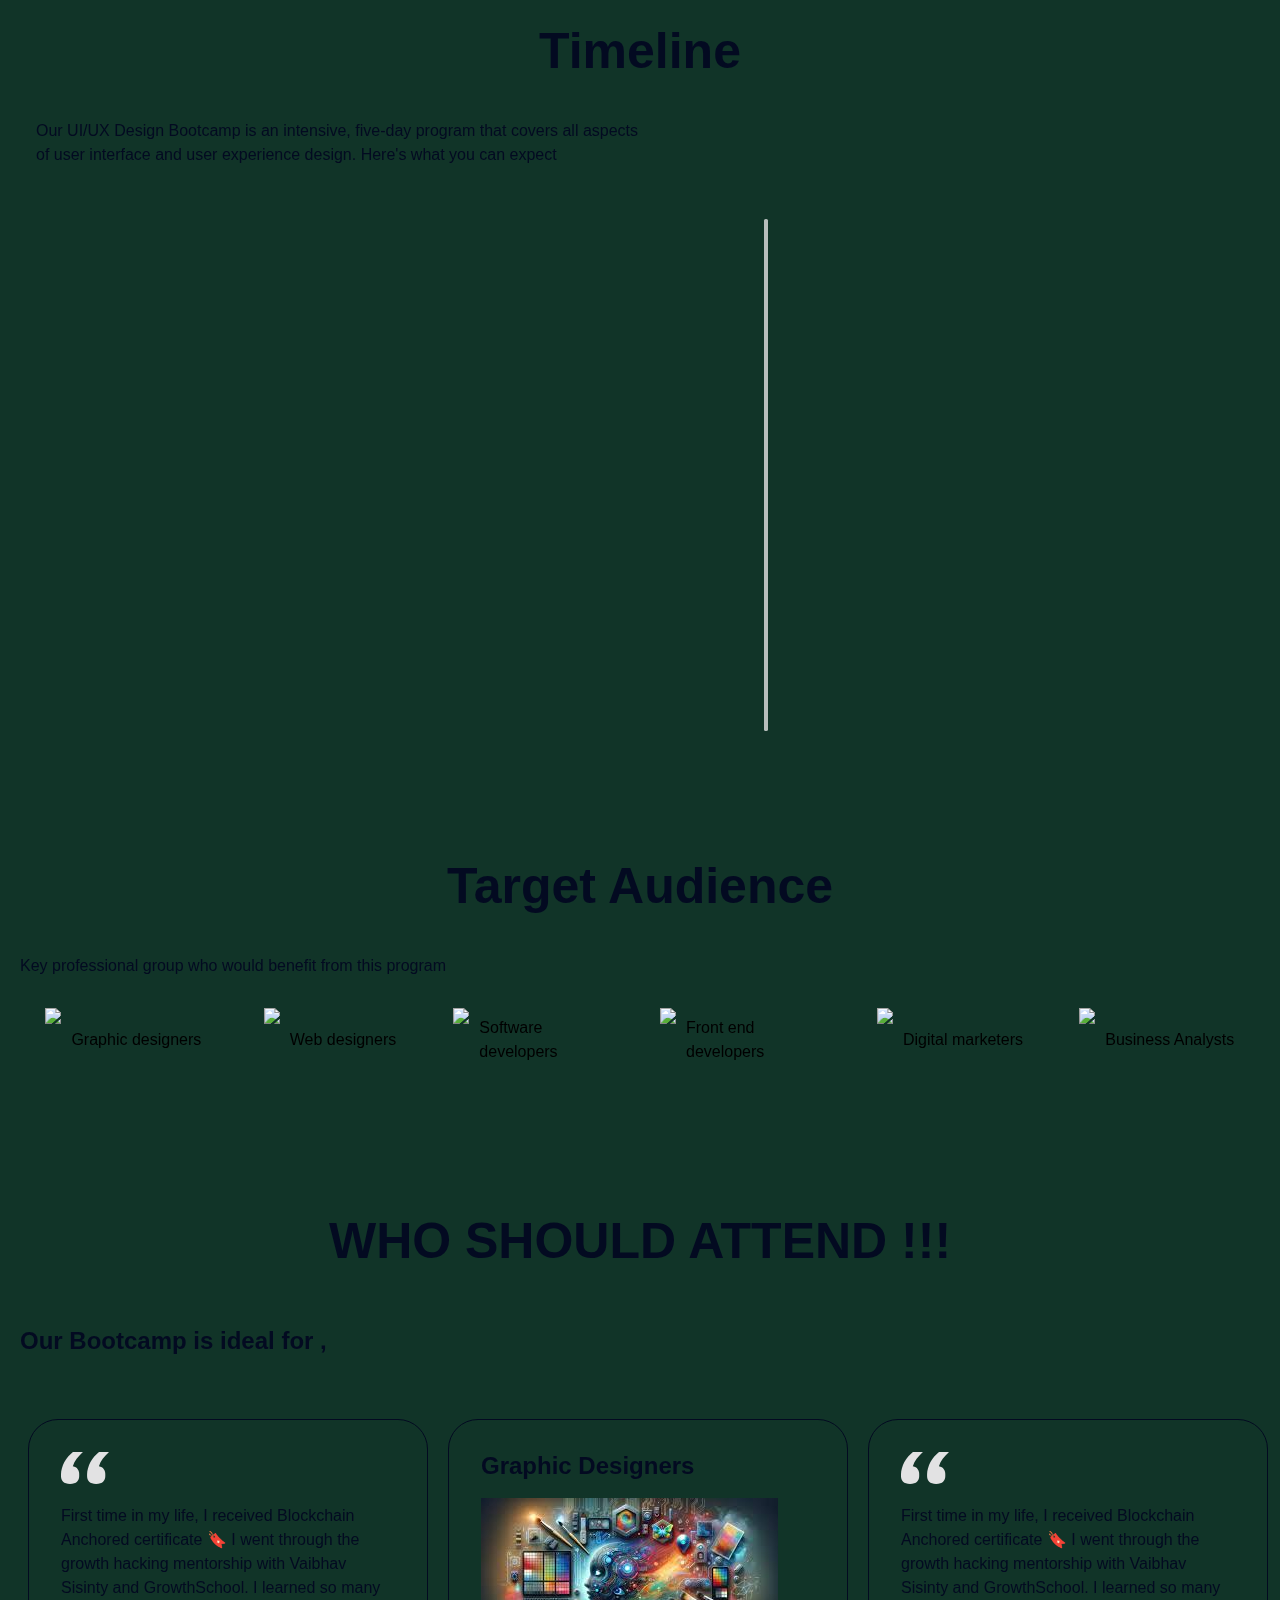
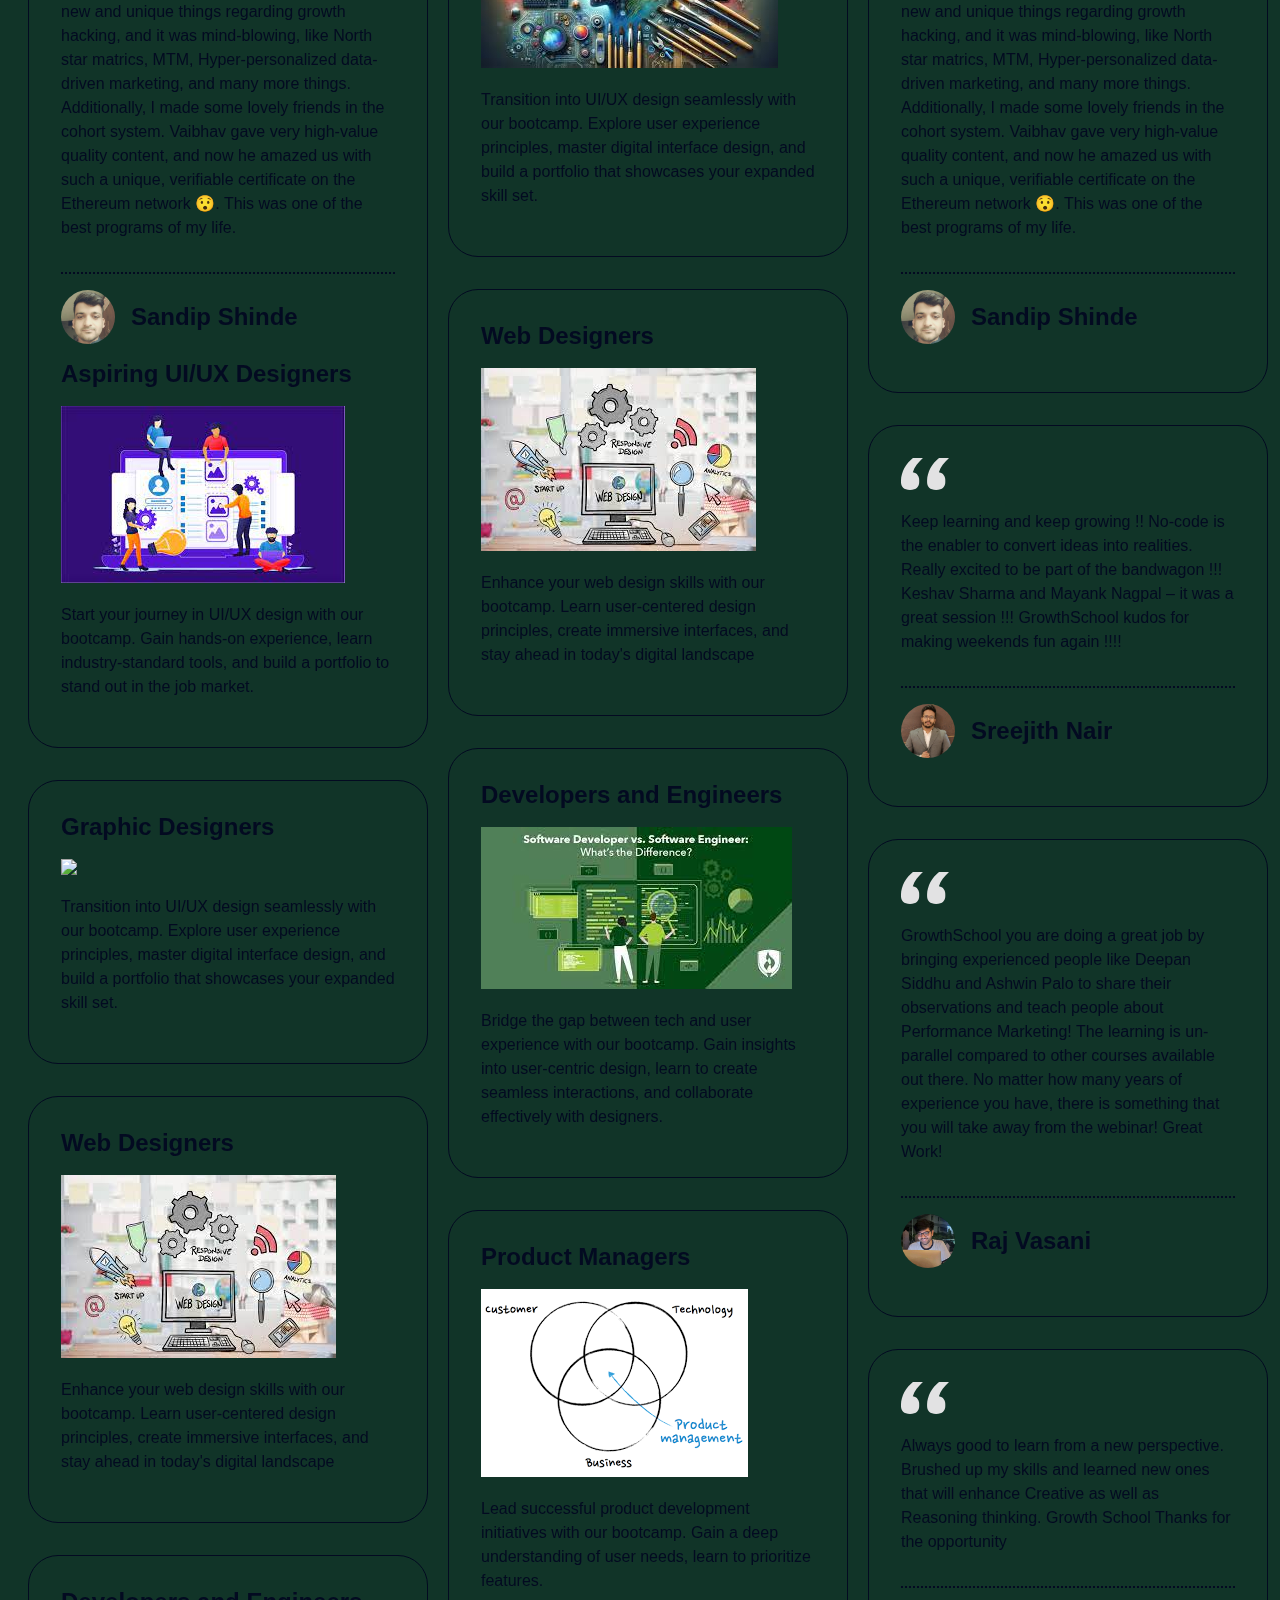
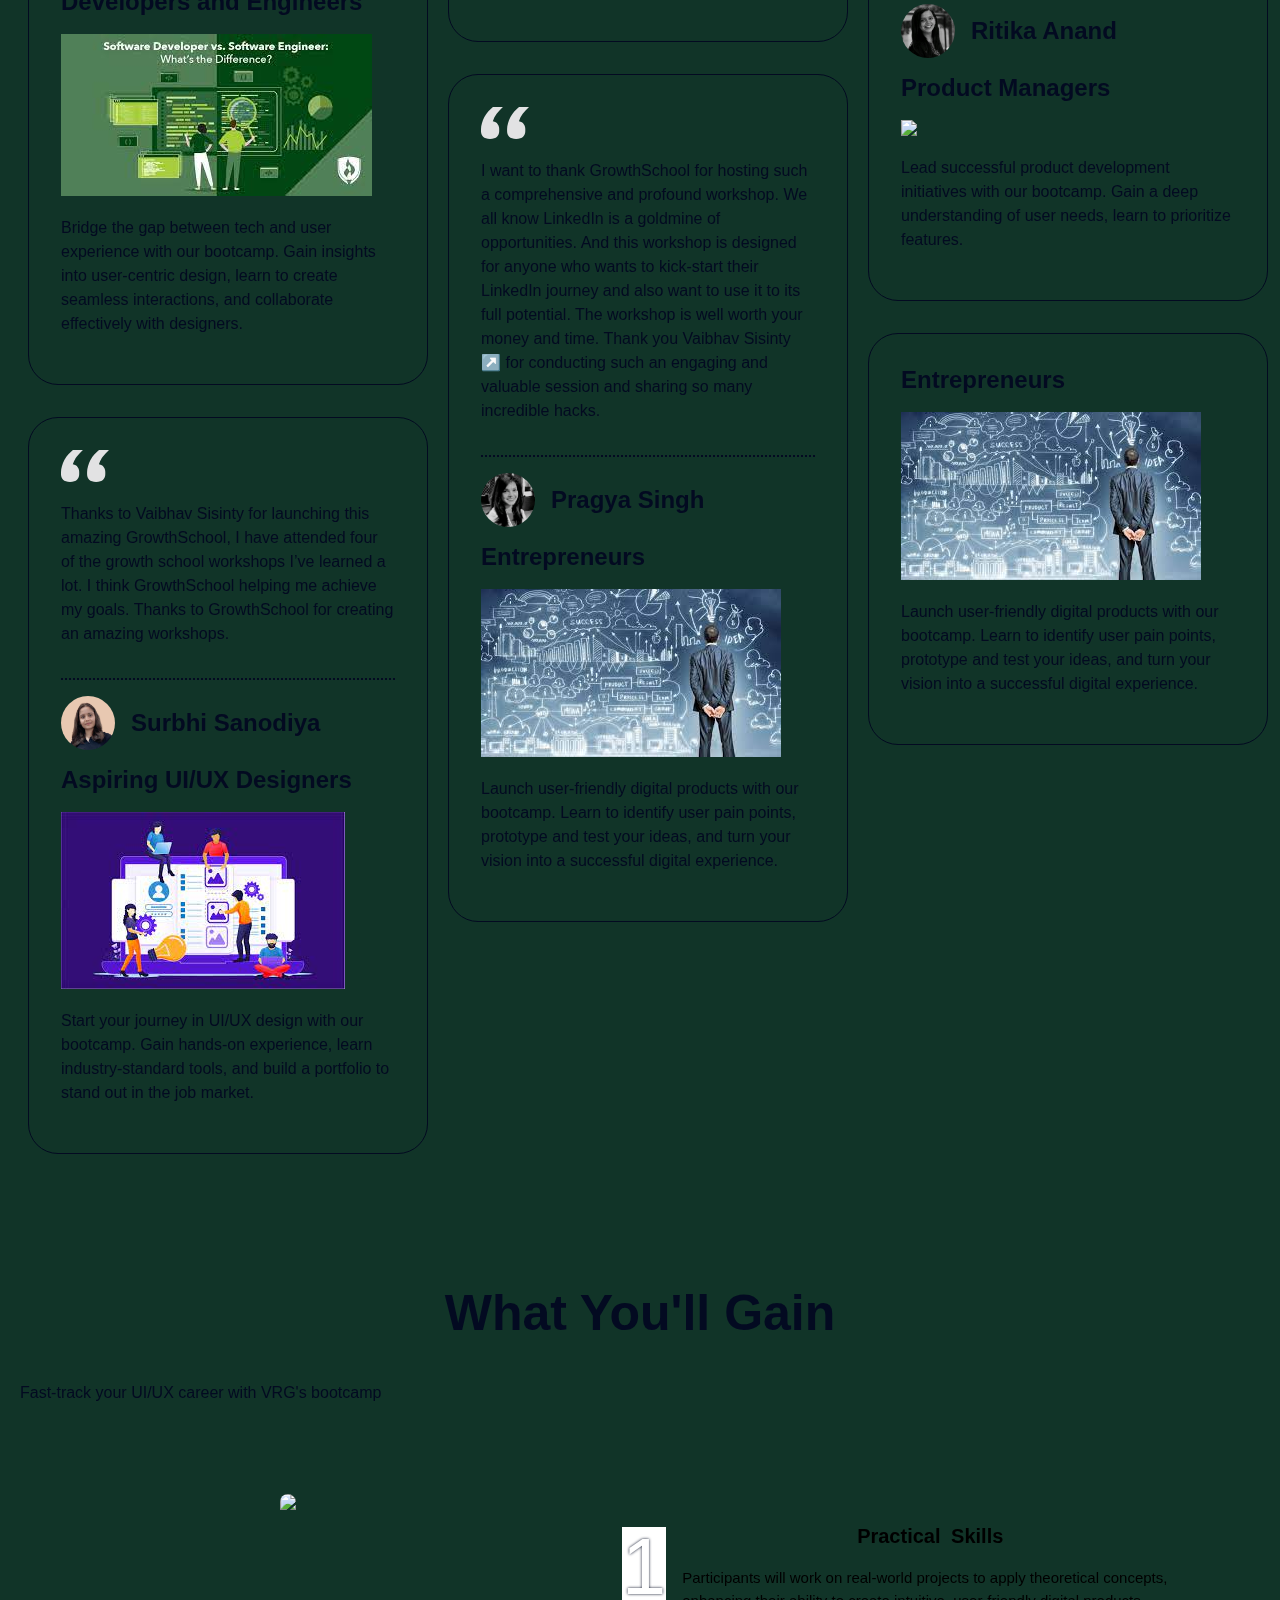
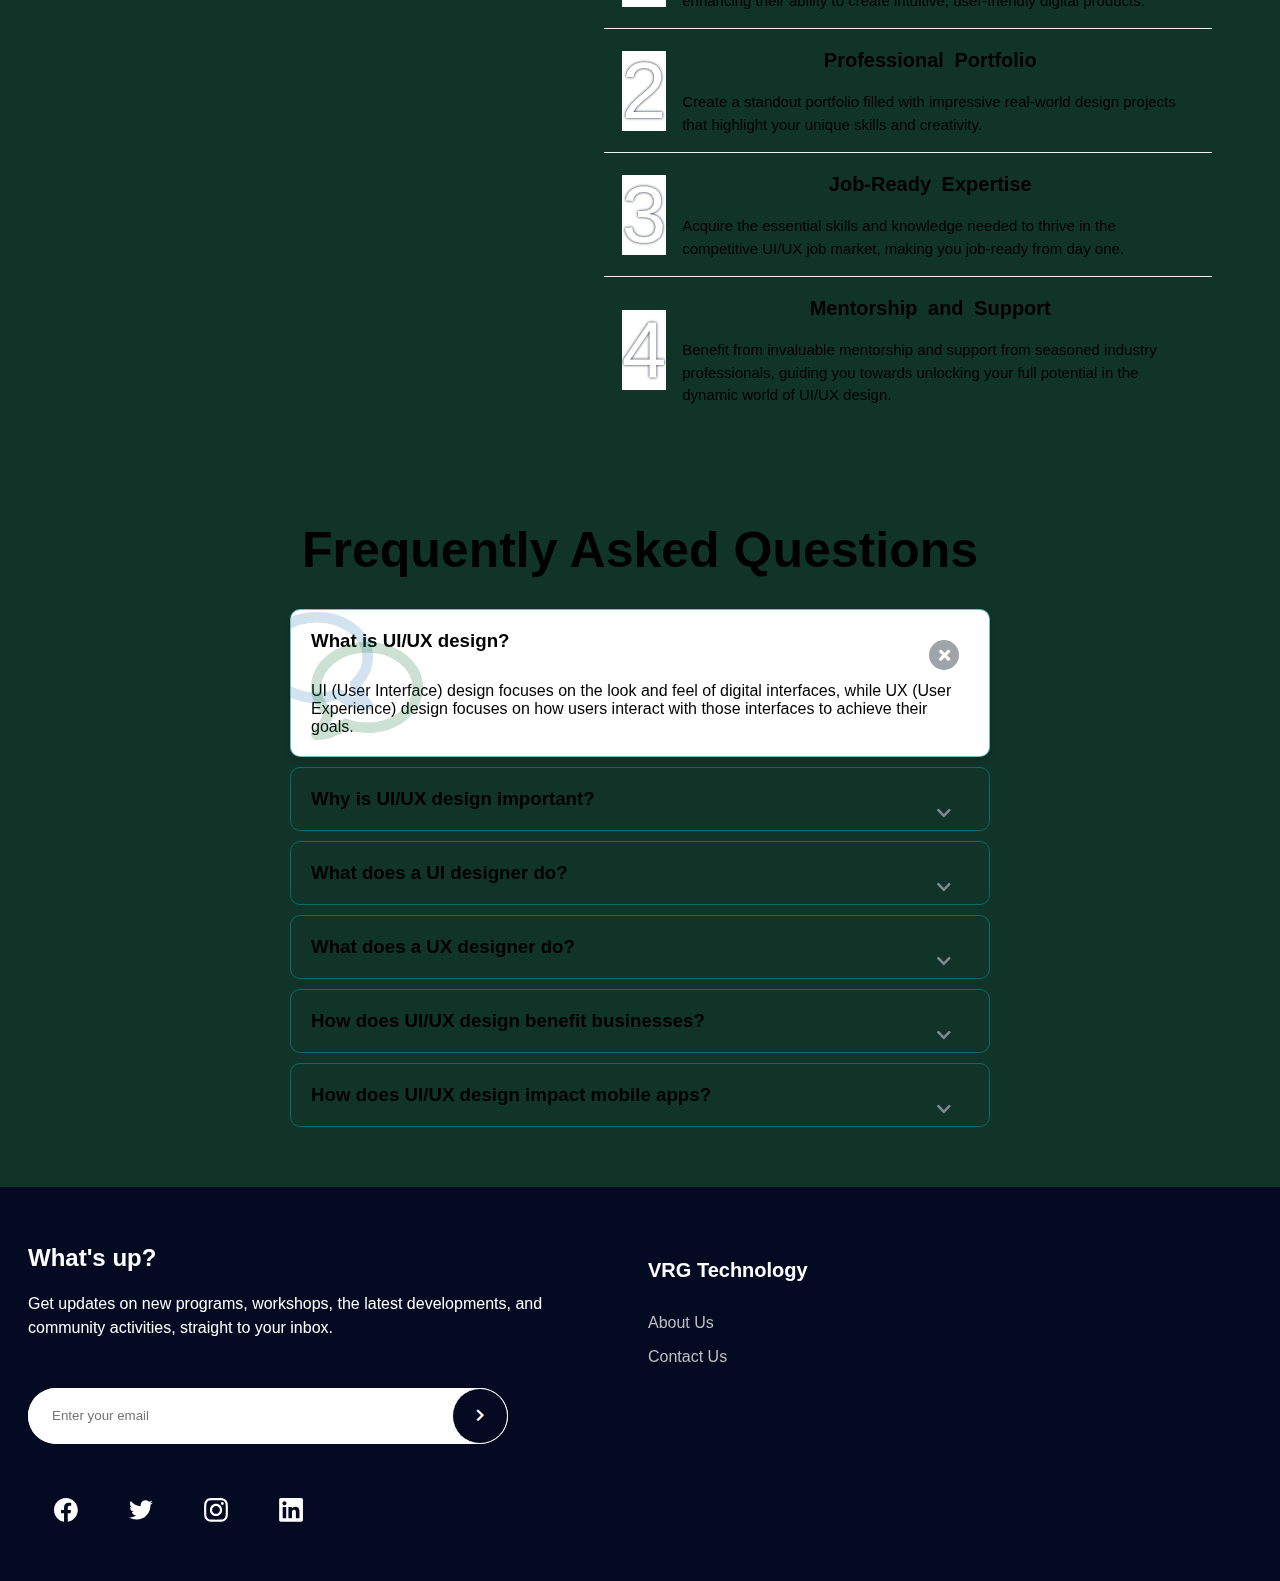
==== commit 9b5c18c0: "Update index.html" ====
--- a/index.html
+++ b/index.html
@@ -60,12 +60,6 @@
       <div class="rightImage">
 
         <img src="images/home.png" alt="Home Image">
-
-        
-
-        <h1 style="text-align: center; font-size: 70px; " id="new"></h1>
-        <img style="border-radius: 100%; height: 70vh; background-size: cover; width: auto; padding-left: 130px;" src="C:\Users\HP\Desktop\Vernure\Growth\images\Person.jpg" alt="Home Image">
-
 
       </div>
     </section>
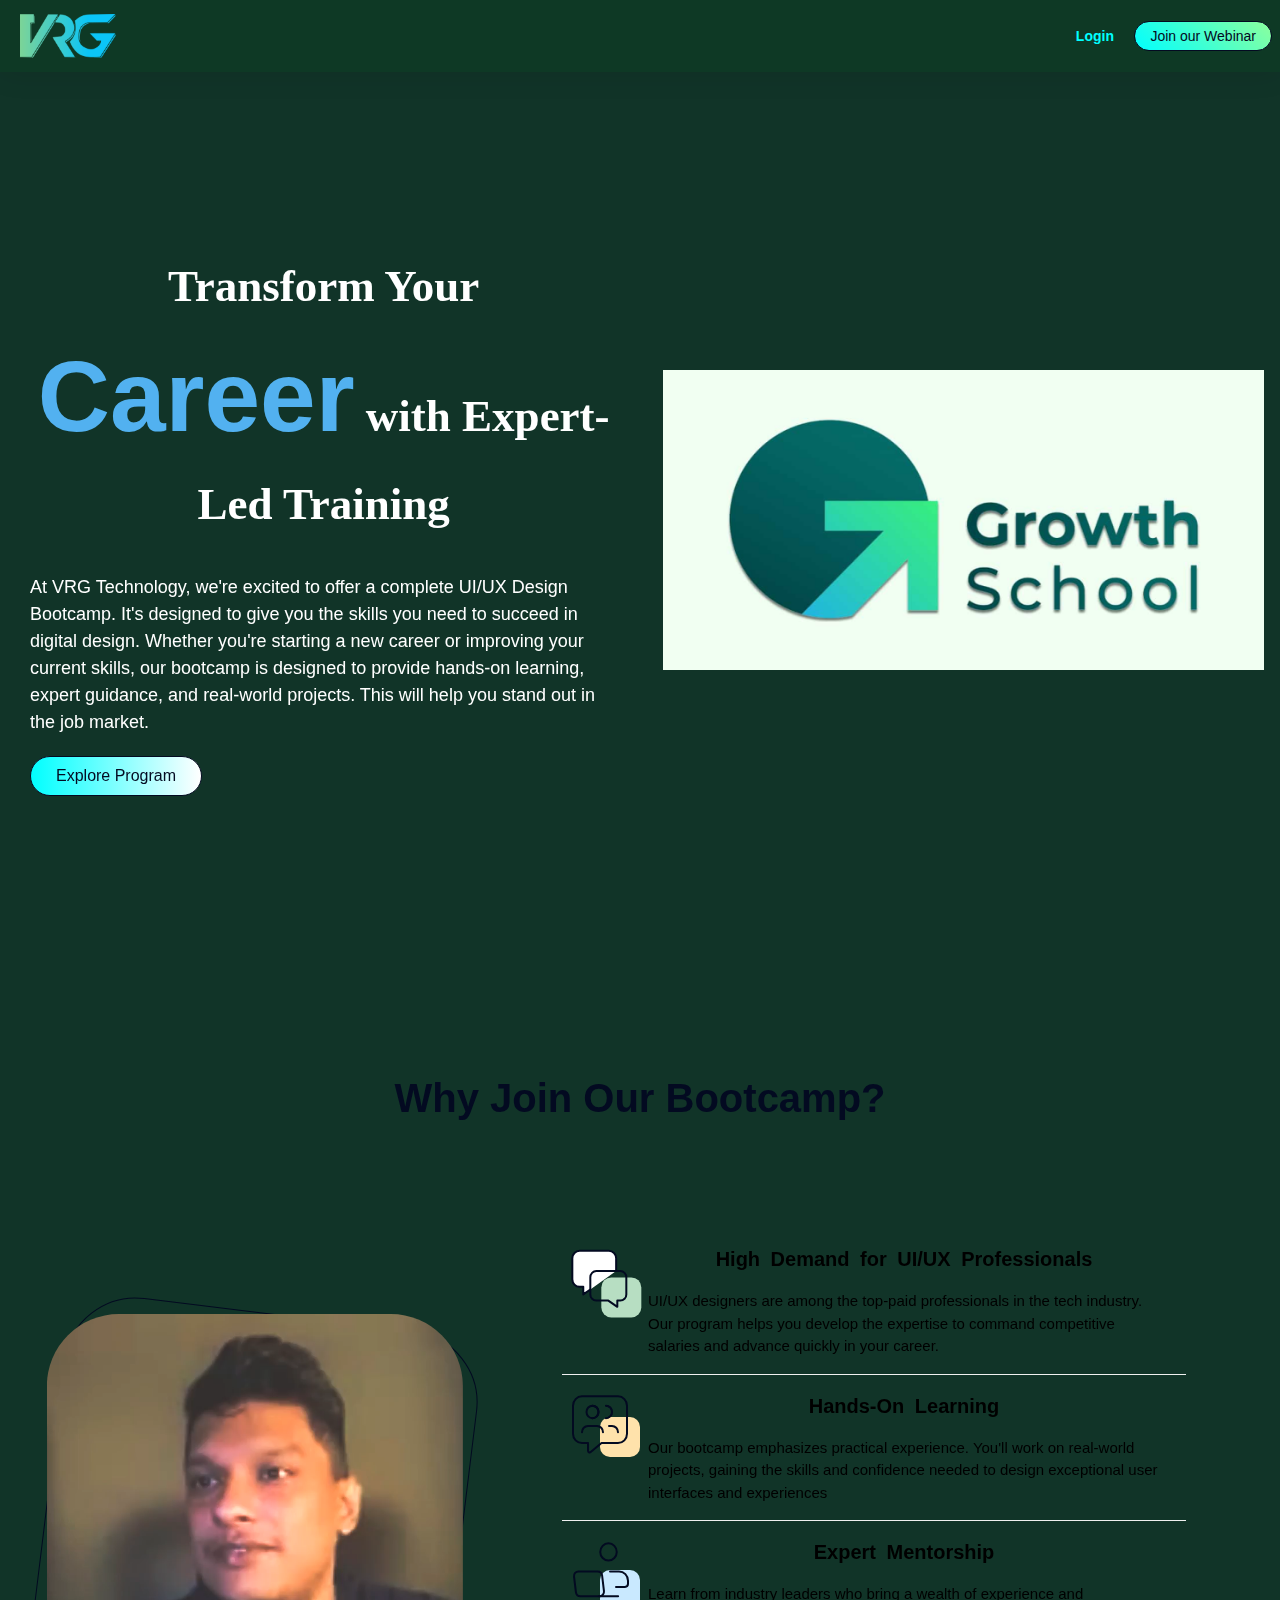
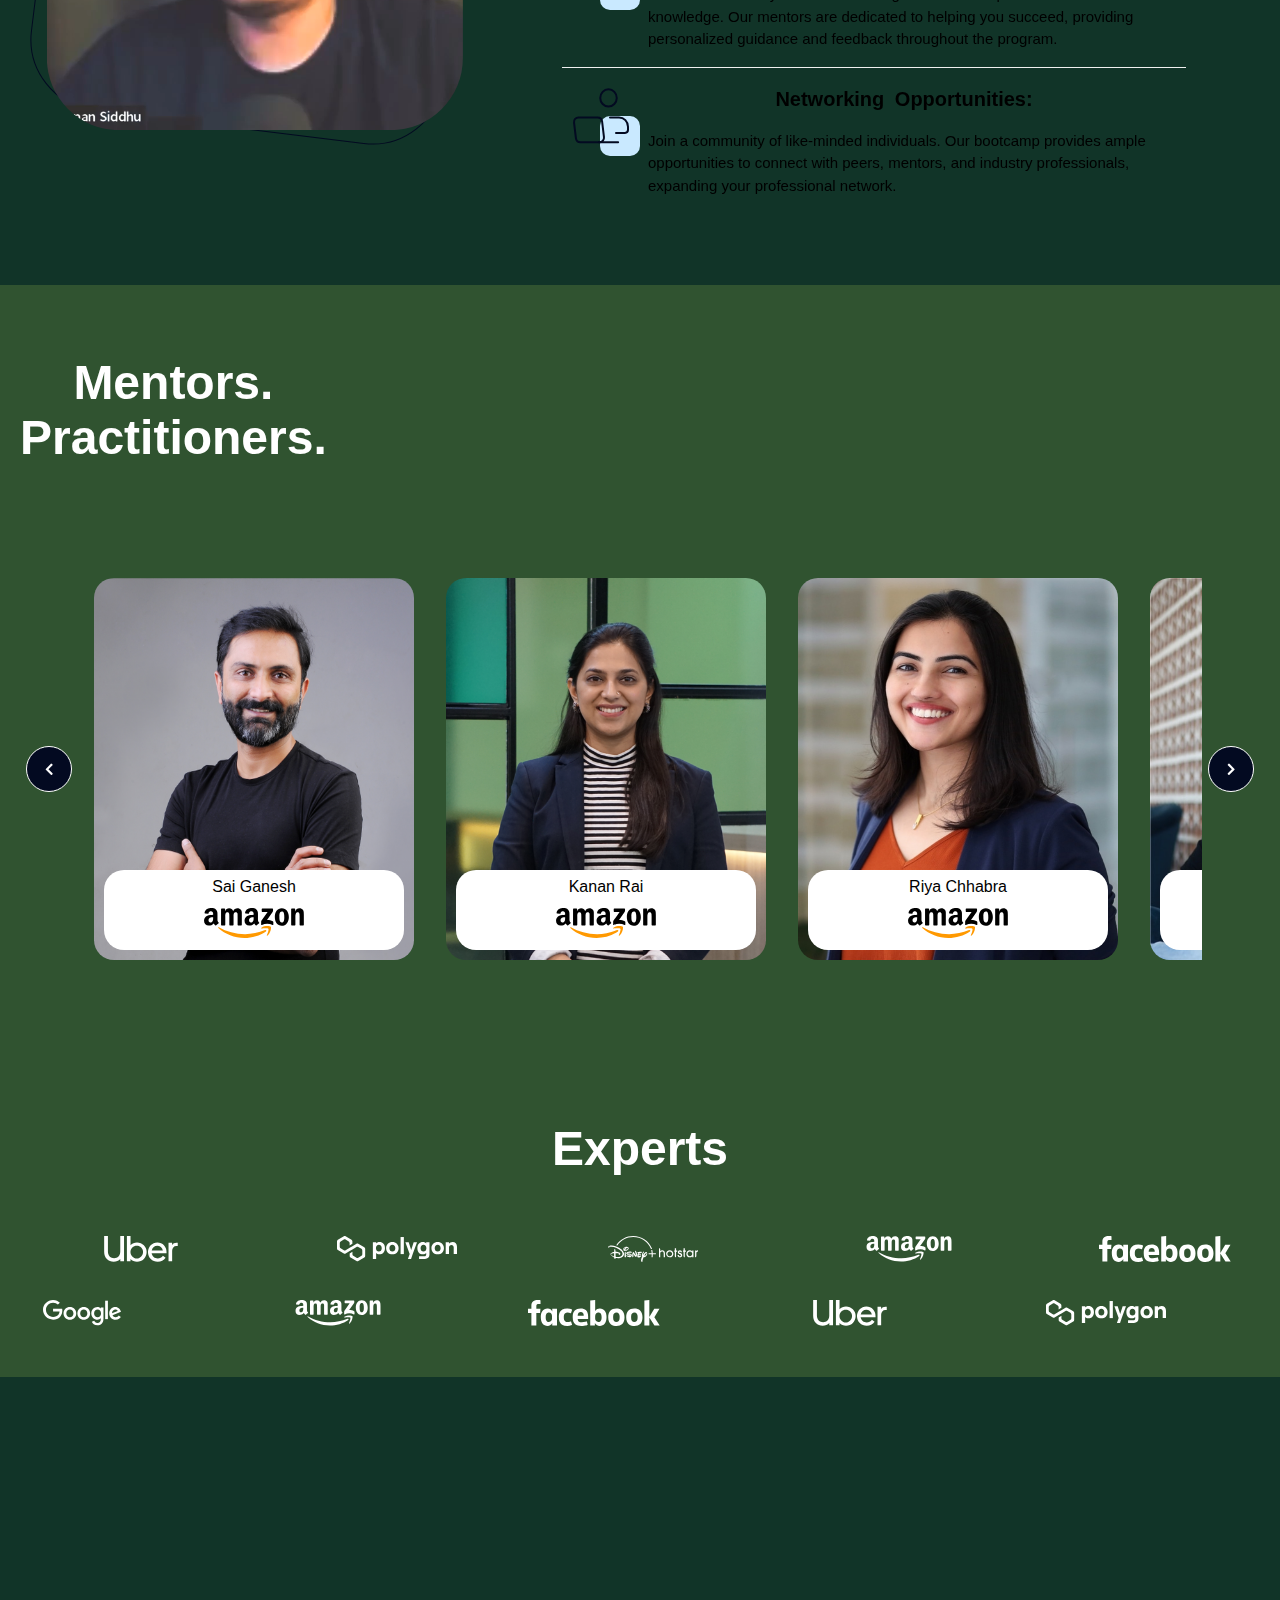
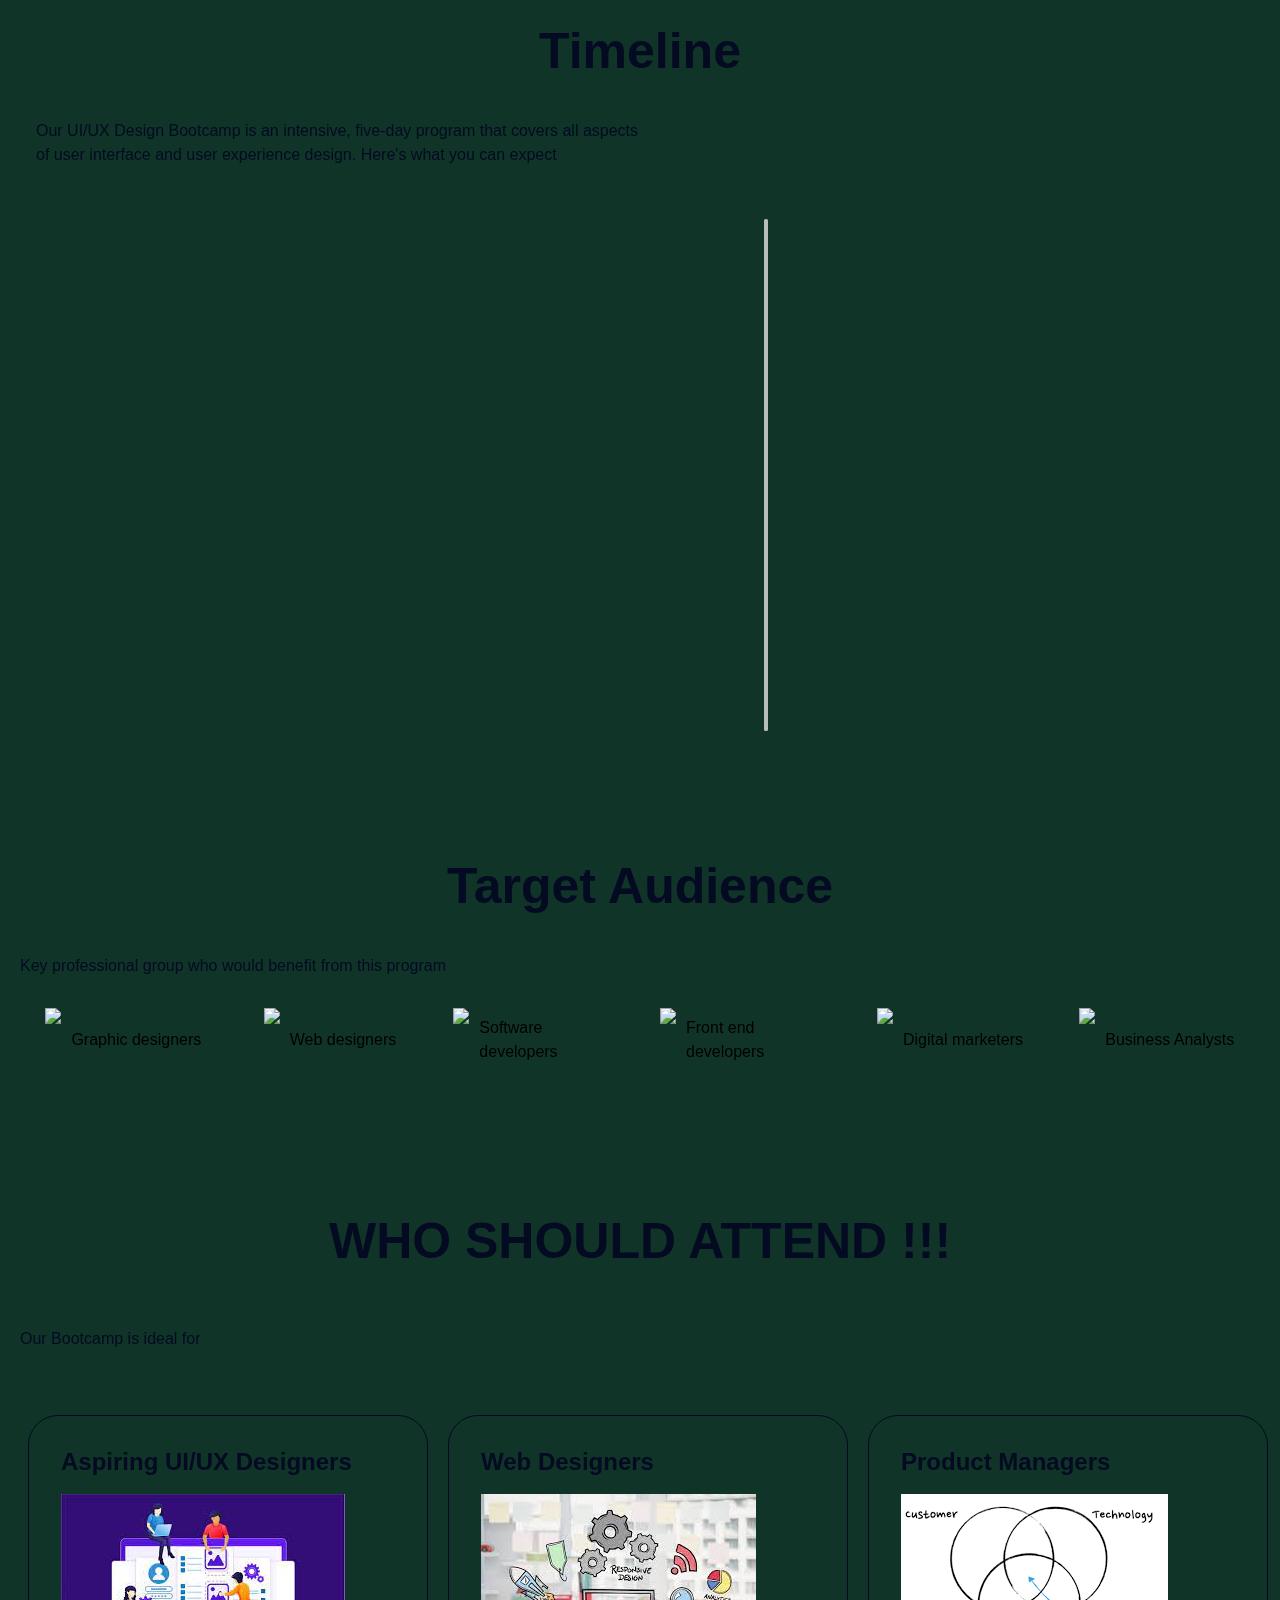
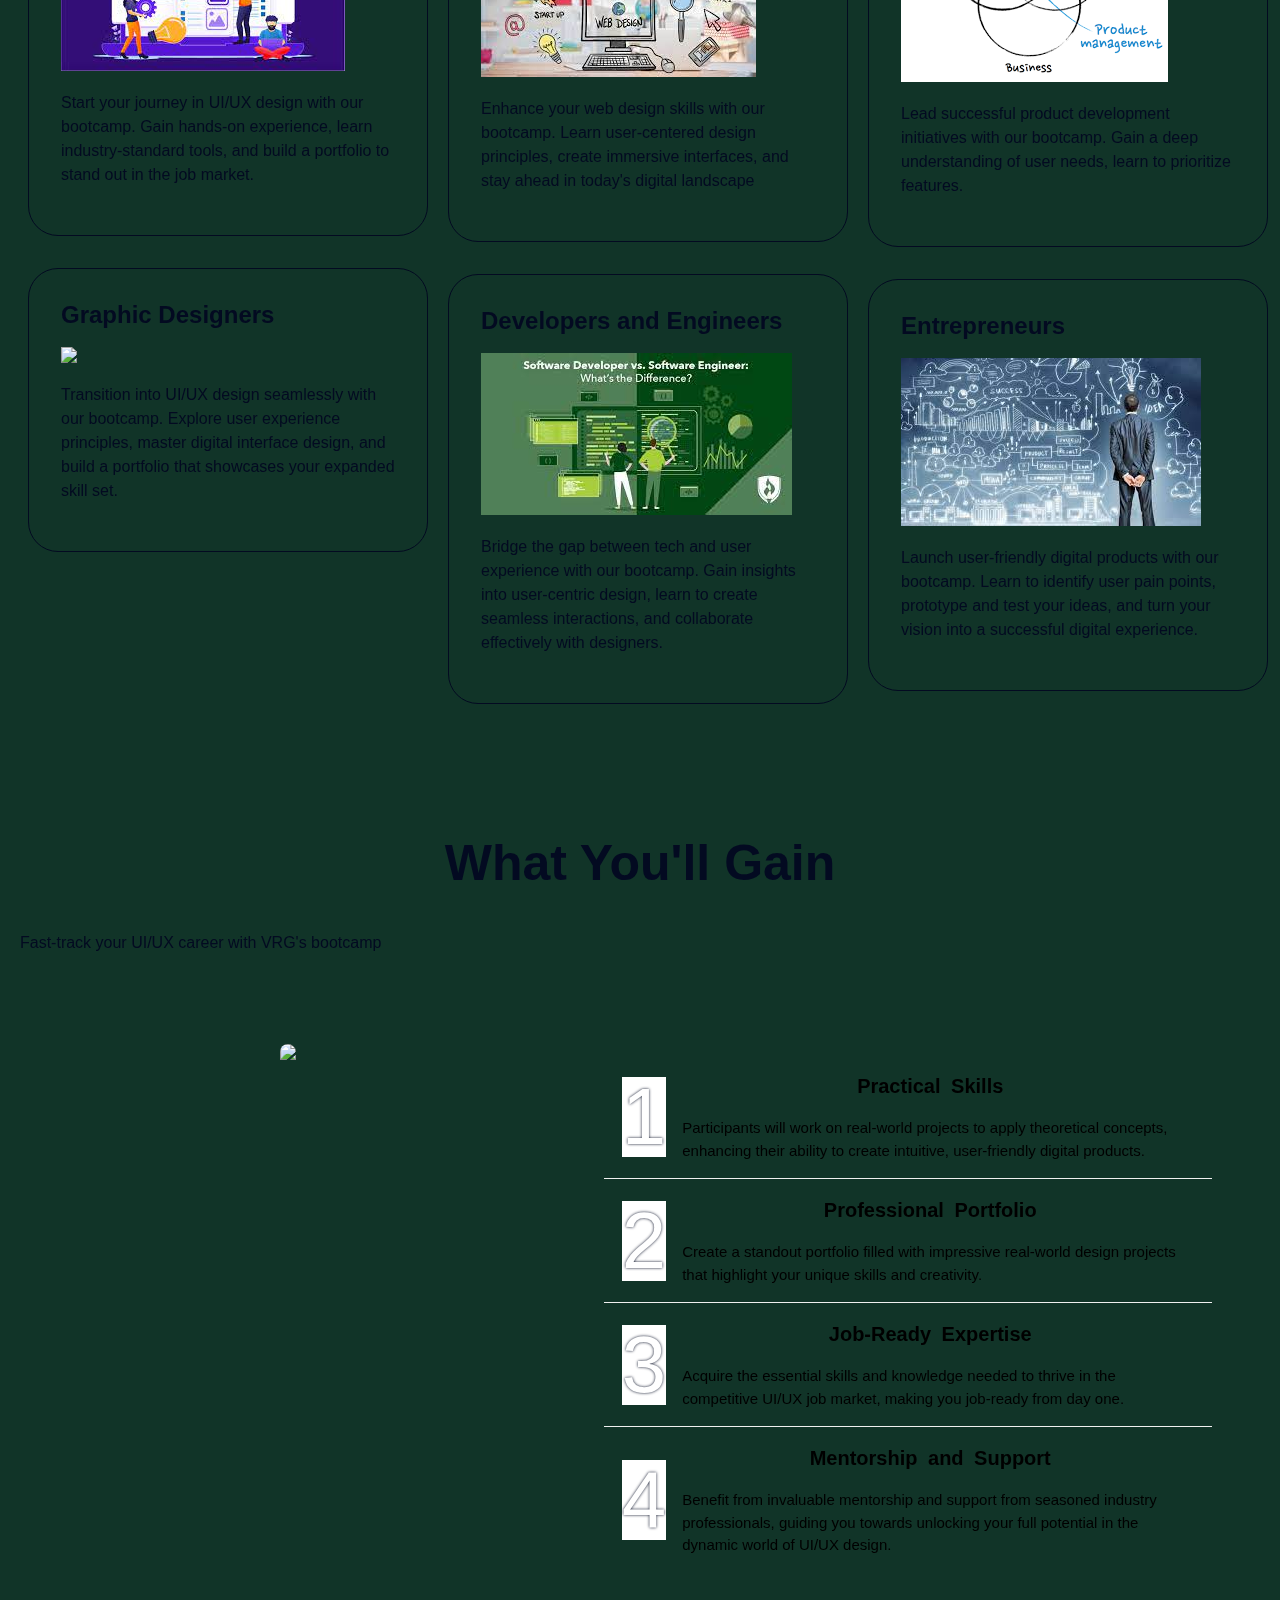
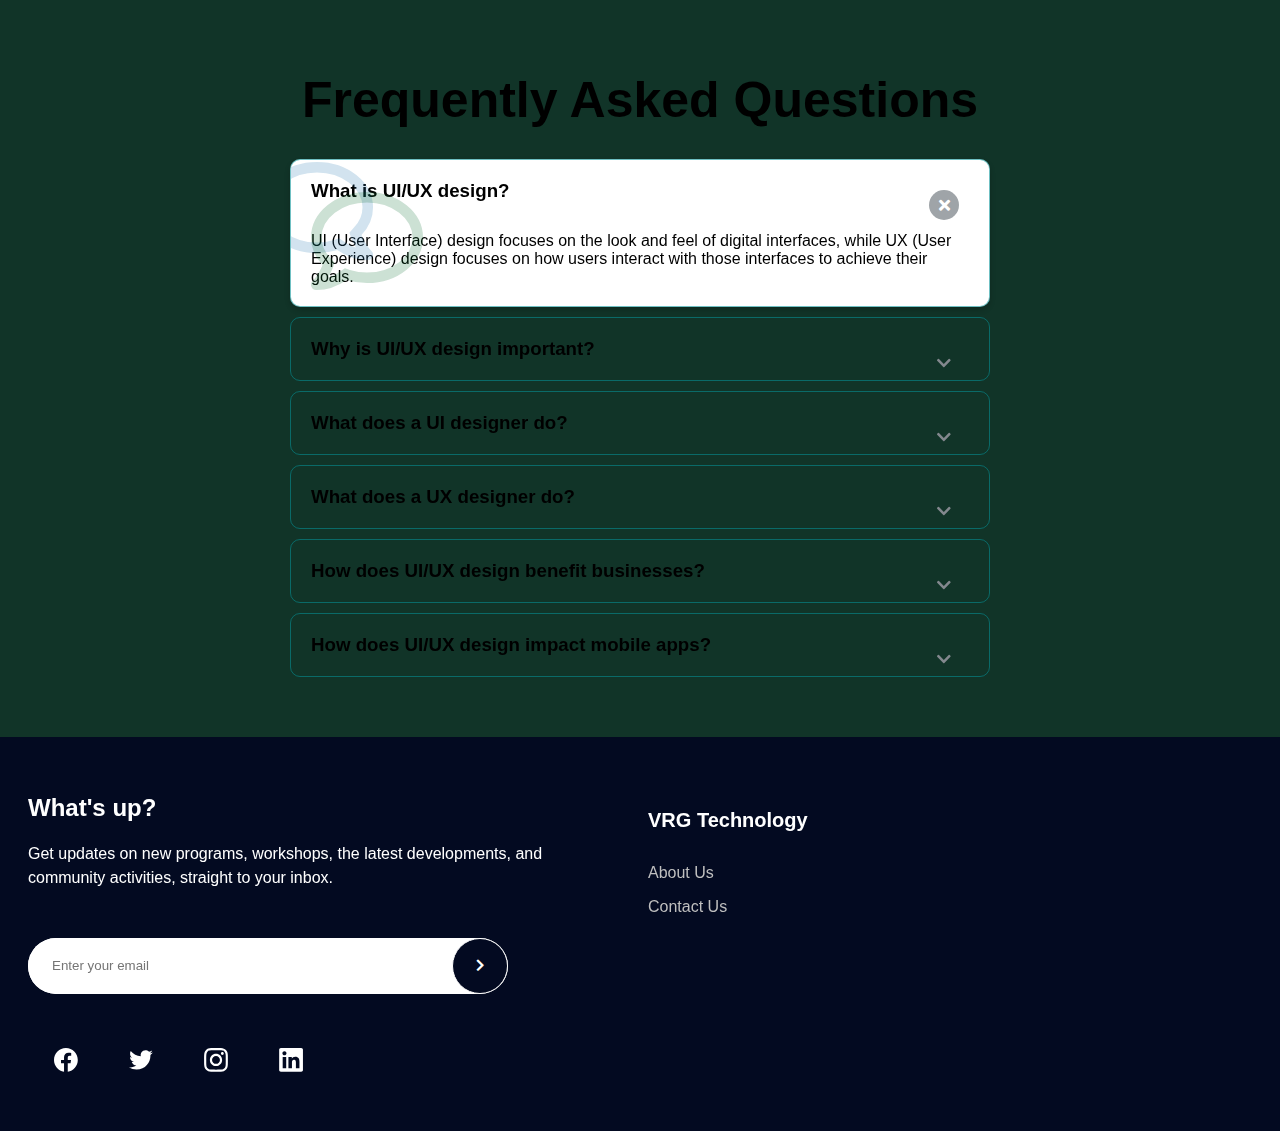
==== commit 62232080: "Update index.html" ====
--- a/index.html
+++ b/index.html
@@ -260,77 +260,31 @@
 
     <section class="section5">
       <h1>WHO SHOULD ATTEND !!!</h1> <br>
-      <h2>Our Bootcamp is ideal for ,</h2>
+      <p>Our Bootcamp is ideal for </p>
       <div class="gridContainer">
     
         <div class="gridCard">
-          <img src="images/quote.svg" alt="">
-          <p>First time in my life, I received Blockchain Anchored certificate 🔖 I went through the growth hacking mentorship with Vaibhav Sisinty and GrowthSchool. I learned so many new and unique things regarding growth hacking, and it was mind-blowing, like North star matrics, MTM, Hyper-personalized data-driven marketing, and many more things. Additionally, I made some lovely friends in the cohort system. Vaibhav gave very high-value quality content, and now he amazed us with such a unique, verifiable certificate on the Ethereum network 😯. This was one of the best programs of my life.</p>
-          <div class="userName">
-            <img src="images/users/user.jpeg" alt="">
-            <h2>Sandip Shinde</h2>
-          </div>
-
             <h2>Aspiring UI/UX Designers </h2> <br>
             <img src="[data-uri]"; <br>
          <p>Start your journey in UI/UX design with our bootcamp. Gain hands-on experience, learn industry-standard tools, and build a portfolio to stand out in the job market.    </p>
-         
-
-        </div>
+         </div>
+        
         <div class="gridCard">
-         
           <h2>Graphic Designers </h2> <br>
           <img src="https://encrypted-tbn0.gstatic.com/images?q=tbn:ANd9GcQwoe7Kj2MIgk9KQlUSvouGMhGo1viQ8SbL6A&usqp=CAU" <br>
-
           <p>Transition into UI/UX design seamlessly with our bootcamp. Explore user experience principles, master digital interface design, and build a portfolio that showcases your expanded skill set.</p>
-         
-        </div>
+         </div>
+        
         <div class="gridCard">
           <h2>Web Designers </h2> <br>
           <img src="[data-uri]" <br>
           <p> Enhance your web design skills with our bootcamp. Learn user-centered design principles, create immersive interfaces, and stay ahead in today's digital landscape</p>
-         
-        </div>
+         </div>
+        
         <div class="gridCard">
          <h2>Developers and Engineers </h2> <br>
          <img src="[data-uri]"/> <br>
          <p>Bridge the gap between tech and user experience with our bootcamp. Gain insights into user-centric design, learn to create seamless interactions, and collaborate effectively with designers.
-
-         </p>
-        </div>
-        
-        <div class="gridCard">
-
-          <img src="images/quote.svg" alt="">
-          <p>Thanks to Vaibhav Sisinty for launching this amazing GrowthSchool, I have attended four of the growth school workshops I’ve learned a lot. I think GrowthSchool helping me achieve my goals. Thanks to GrowthSchool for creating an amazing workshops.</p>
-          <div class="userName">
-            <img src="images/users/user2.jpeg" alt="">
-            <h2>Surbhi Sanodiya</h2>
-          </div>
-
-            <h2>Aspiring UI/UX Designers </h2> <br>
-            <img src="images\users\UI_UX_aspirers.jpg" >
-         <p>Start your journey in UI/UX design with our bootcamp. Gain hands-on experience, learn industry-standard tools, and build a portfolio to stand out in the job market.    </p>
-         
-        </div>
-        <div class="gridCard">
-         
-          <h2>Graphic Designers </h2> <br>
-          <img src="images\users\graphic_designer.jpg" >
-          <p>Transition into UI/UX design seamlessly with our bootcamp. Explore user experience principles, master digital interface design, and build a portfolio that showcases your expanded skill set.</p>
-         
-        </div>
-        <div class="gridCard">
-          <h2>Web Designers </h2> <br>
-          <img src="images\users\web_designer.jpg" >
-          <p> Enhance your web design skills with our bootcamp. Learn user-centered design principles, create immersive interfaces, and stay ahead in today's digital landscape</p>
-         
-        </div>
-        <div class="gridCard">
-         <h2>Developers and Engineers </h2> <br>
-         <img src="images\users\developers_and_engineers.jpg">
-         <p>Bridge the gap between tech and user experience with our bootcamp. Gain insights into user-centric design, learn to create seamless interactions, and collaborate effectively with designers.
-
          </p>
         </div>
         
@@ -339,65 +293,15 @@
           <img src="images\users\product_manager.png">
           <p> Lead successful product development initiatives with our bootcamp. Gain a deep understanding of user needs, learn to prioritize features.</p>
         </div>
-        <div class="gridCard">
-
-          <img src="images/quote.svg" alt="">
-          <p>I want to thank GrowthSchool for hosting such a comprehensive and profound workshop. We all know LinkedIn is a goldmine of opportunities. And this workshop is designed for anyone who wants to kick-start their LinkedIn journey and also want to use it to its full potential. The workshop is well worth your money and time. Thank you Vaibhav Sisinty ↗️ for conducting such an engaging and valuable session and sharing so many incredible hacks.</p>
-          <div class="userName">
-            <img src="images/users/user4.jpeg" alt="">
-            <h2>Pragya Singh</h2>
-          </div>
+        
+        <div class="gridCard">      
           <h2>Entrepreneurs </h2> <br>
           <img src="images\users\entrepreneurs.jpg"> <br>
           <p>Launch user-friendly digital products with our bootcamp. Learn to identify user pain points, prototype and test your ideas, and turn your vision into a successful digital experience.</p>
-
-        </div>
-        <div class="gridCard">
-          <img src="images/quote.svg" alt="">
-          <p>First time in my life, I received Blockchain Anchored certificate 🔖 I went through the growth hacking mentorship with Vaibhav Sisinty and GrowthSchool. I learned so many new and unique things regarding growth hacking, and it was mind-blowing, like North star matrics, MTM, Hyper-personalized data-driven marketing, and many more things. Additionally, I made some lovely friends in the cohort system. Vaibhav gave very high-value quality content, and now he amazed us with such a unique, verifiable certificate on the Ethereum network 😯. This was one of the best programs of my life.</p>
-          <div class="userName">
-            <img src="images/users/user.jpeg" alt="">
-            <h2>Sandip Shinde</h2>
-          </div>
-        </div>
-        <div class="gridCard">
-          <img src="images/quote.svg" alt="">
-          <p>Keep learning and keep growing !! No-code is the enabler to convert ideas into realities. Really excited to be part of the bandwagon !!! Keshav Sharma and Mayank Nagpal – it was a great session !!! GrowthSchool kudos for making weekends fun again !!!!</p>
-          <div class="userName">
-            <img src="images/users/user5.jpeg" alt="">
-            <h2>Sreejith Nair</h2>
-          </div>
-        </div>
-        <div class="gridCard">
-          <img src="images/quote.svg" alt="">
-          <p>GrowthSchool you are doing a great job by bringing experienced people like Deepan Siddhu and Ashwin Palo to share their observations and teach people about Performance Marketing! The learning is un-parallel compared to other courses available out there. No matter how many years of experience you have, there is something that you will take away from the webinar! Great Work!</p>
-          <div class="userName">
-            <img src="images/users/user1.jpeg" alt="">
-            <h2>Raj Vasani</h2>
-          </div>
-        </div>
-        <div class="gridCard">
-          <img src="images/quote.svg" alt="">
-          <p>Always good to learn from a new perspective. Brushed up my skills and learned new ones that will enhance Creative as well as Reasoning thinking. Growth School Thanks for the opportunity</p>
-          <div class="userName">
-            <img src="images/users/user3.jpeg" alt="">
-            <h2>Ritika Anand</h2>
-          </div>
-
-          <h2>Product Managers </h2> <br>
-          <img src="https://encrypted-tbn0.gstatic.com/images?q=tbn:ANd9GcQLswtVhElwoO05Vj3oMmsMQ8ySFuInCELWTA&usqp=CAU" <br>
-          <p> Lead successful product development initiatives with our bootcamp. Gain a deep understanding of user needs, learn to prioritize features.</p>
-
-        </div>
-       
-        
-       
-        <div class="gridCard">
-          <h2>Entrepreneurs </h2> <br>
-          <img src="[data-uri]" /> <br>
-          <p>Launch user-friendly digital products with our bootcamp. Learn to identify user pain points, prototype and test your ideas, and turn your vision into a successful digital experience.</p>
-        </div>
-    </section>
+        </div>
+        
+    </section>
+    
     <section class="section5">
       <h1 >What You'll Gain</h1>
       <p >Fast-track your UI/UX career with VRG's bootcamp</p>
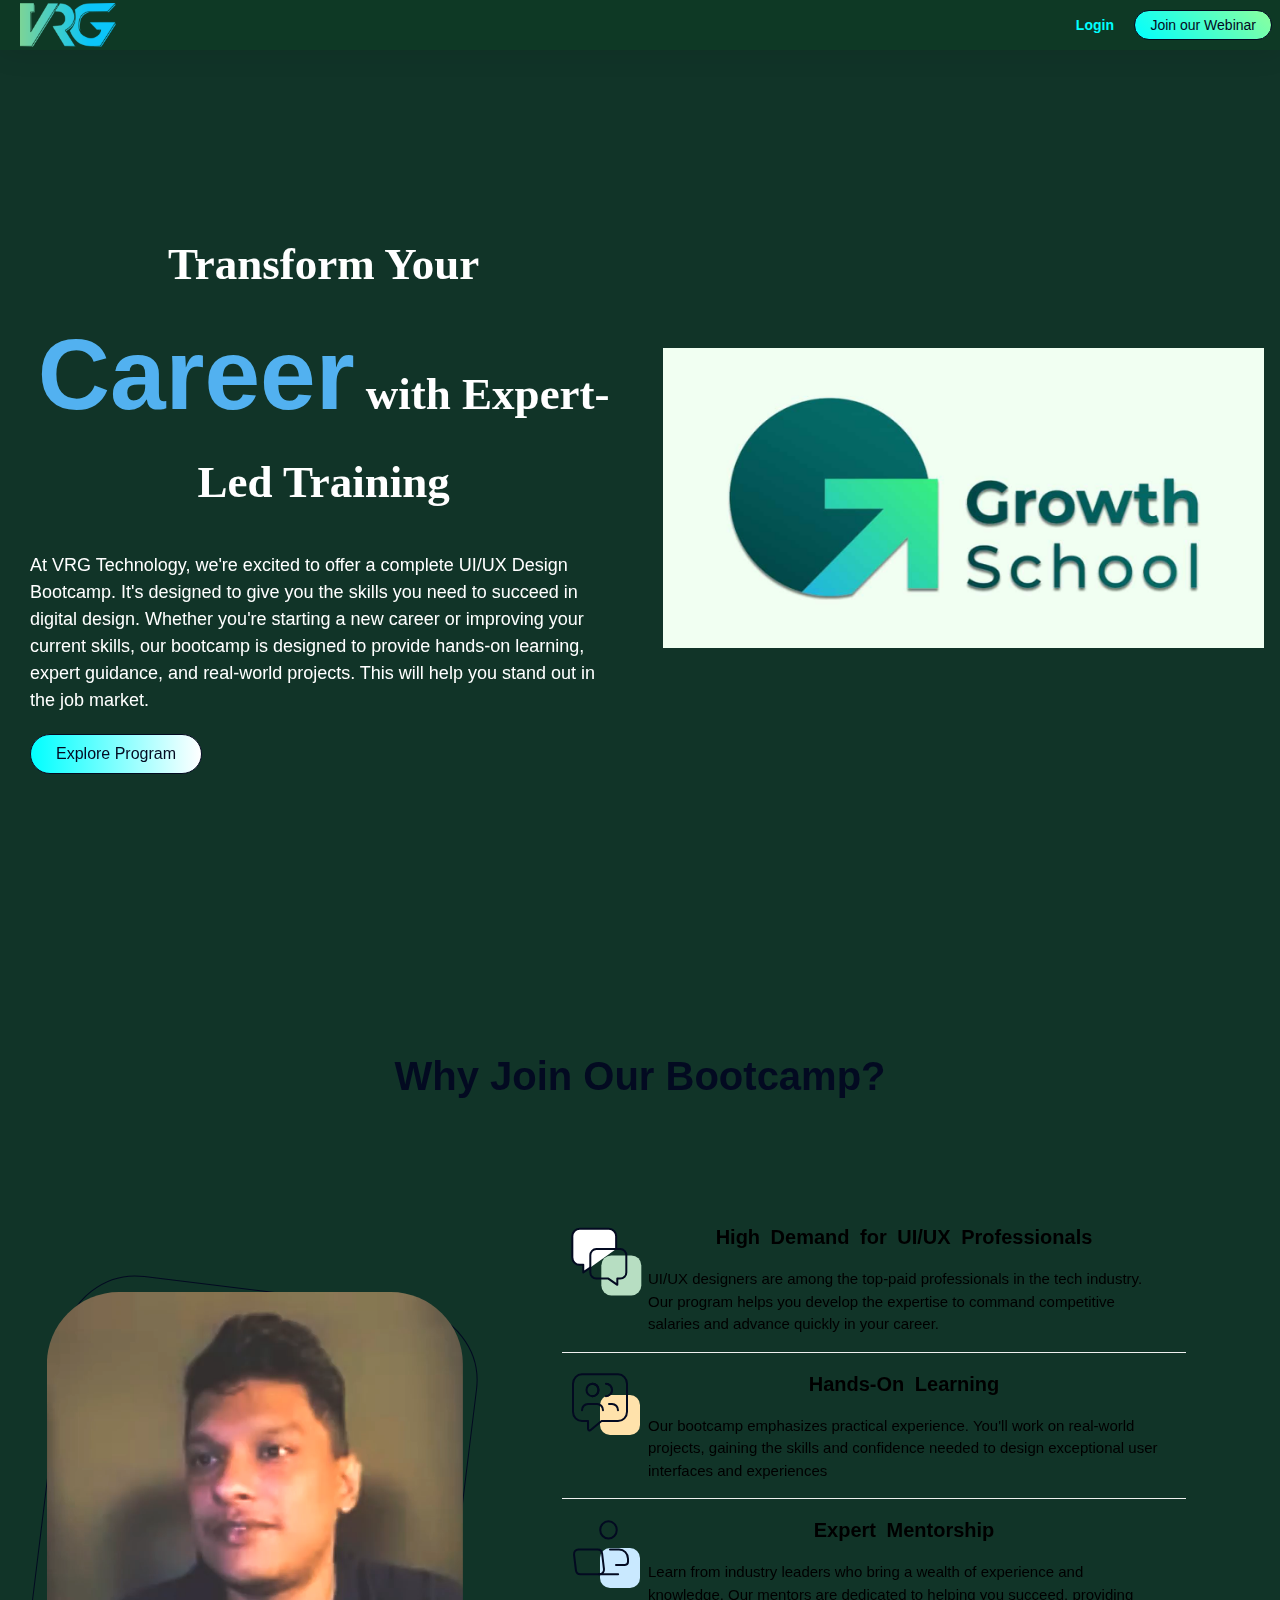
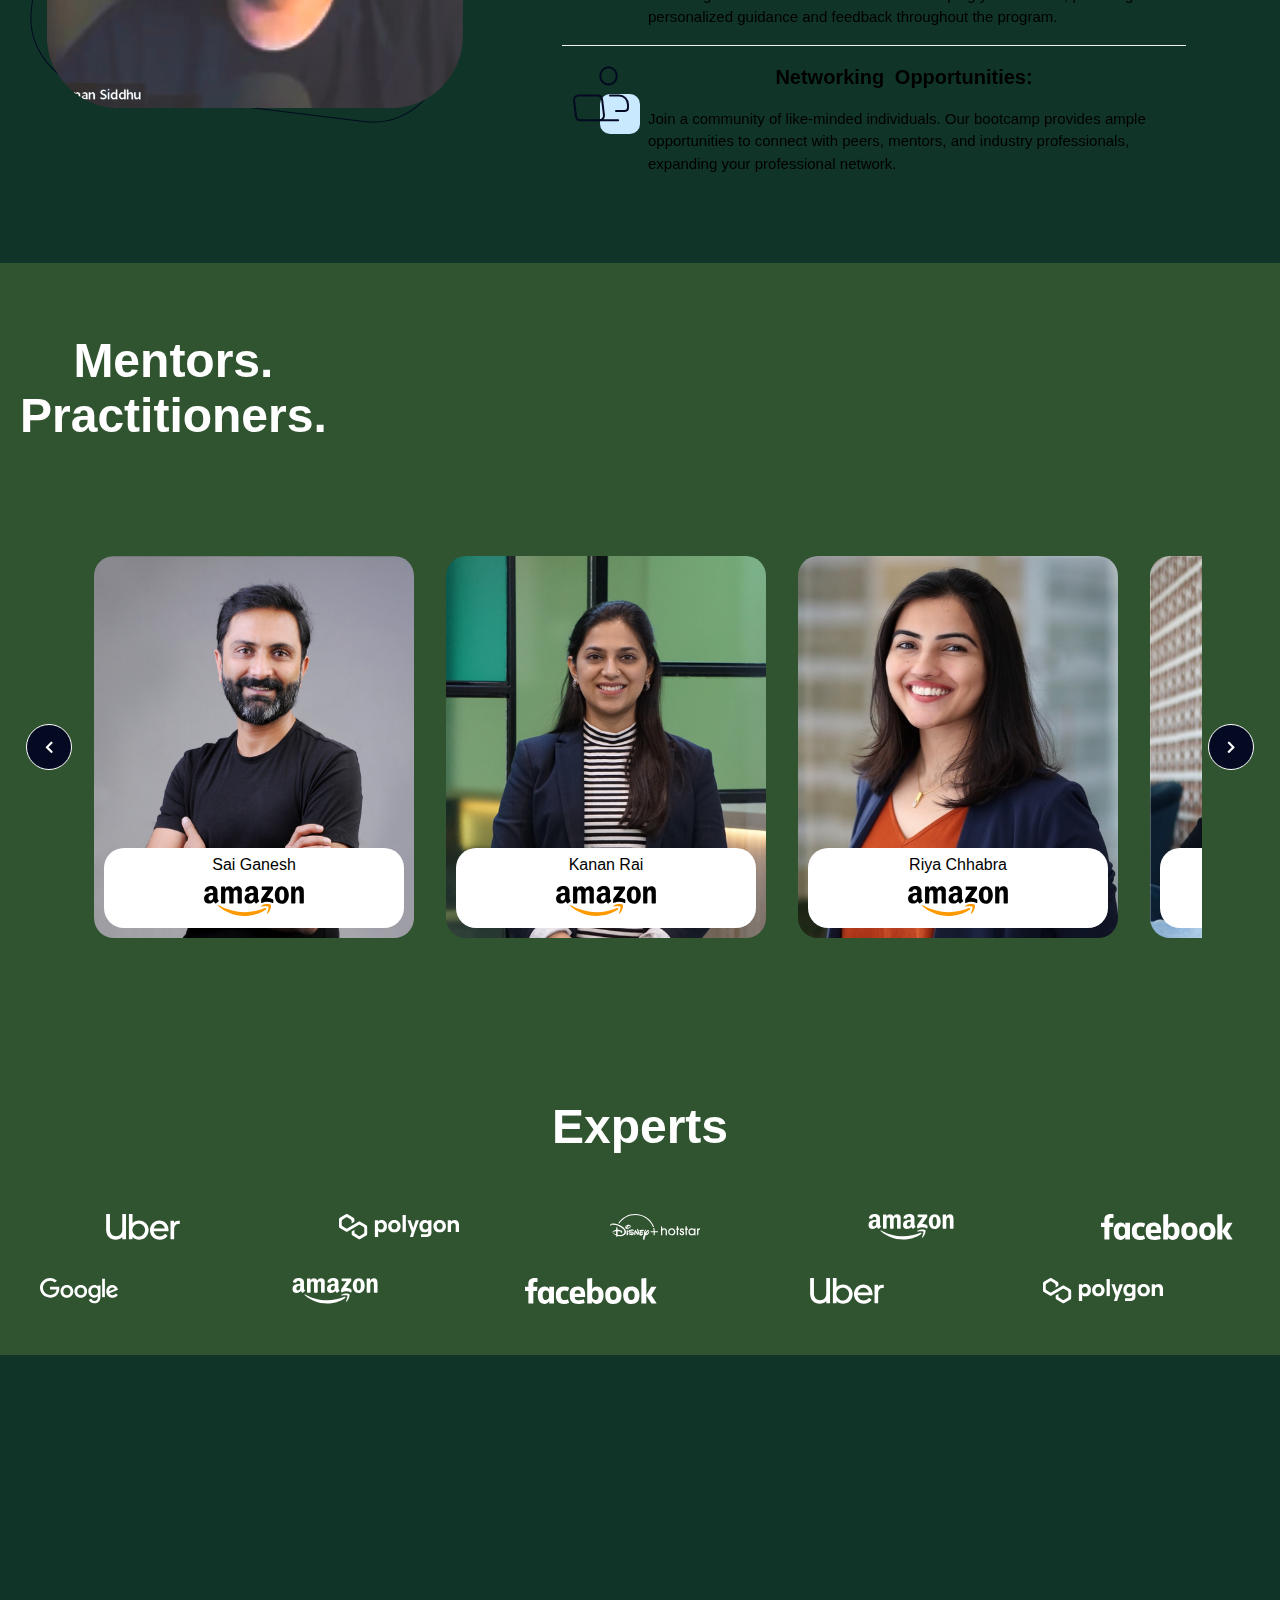
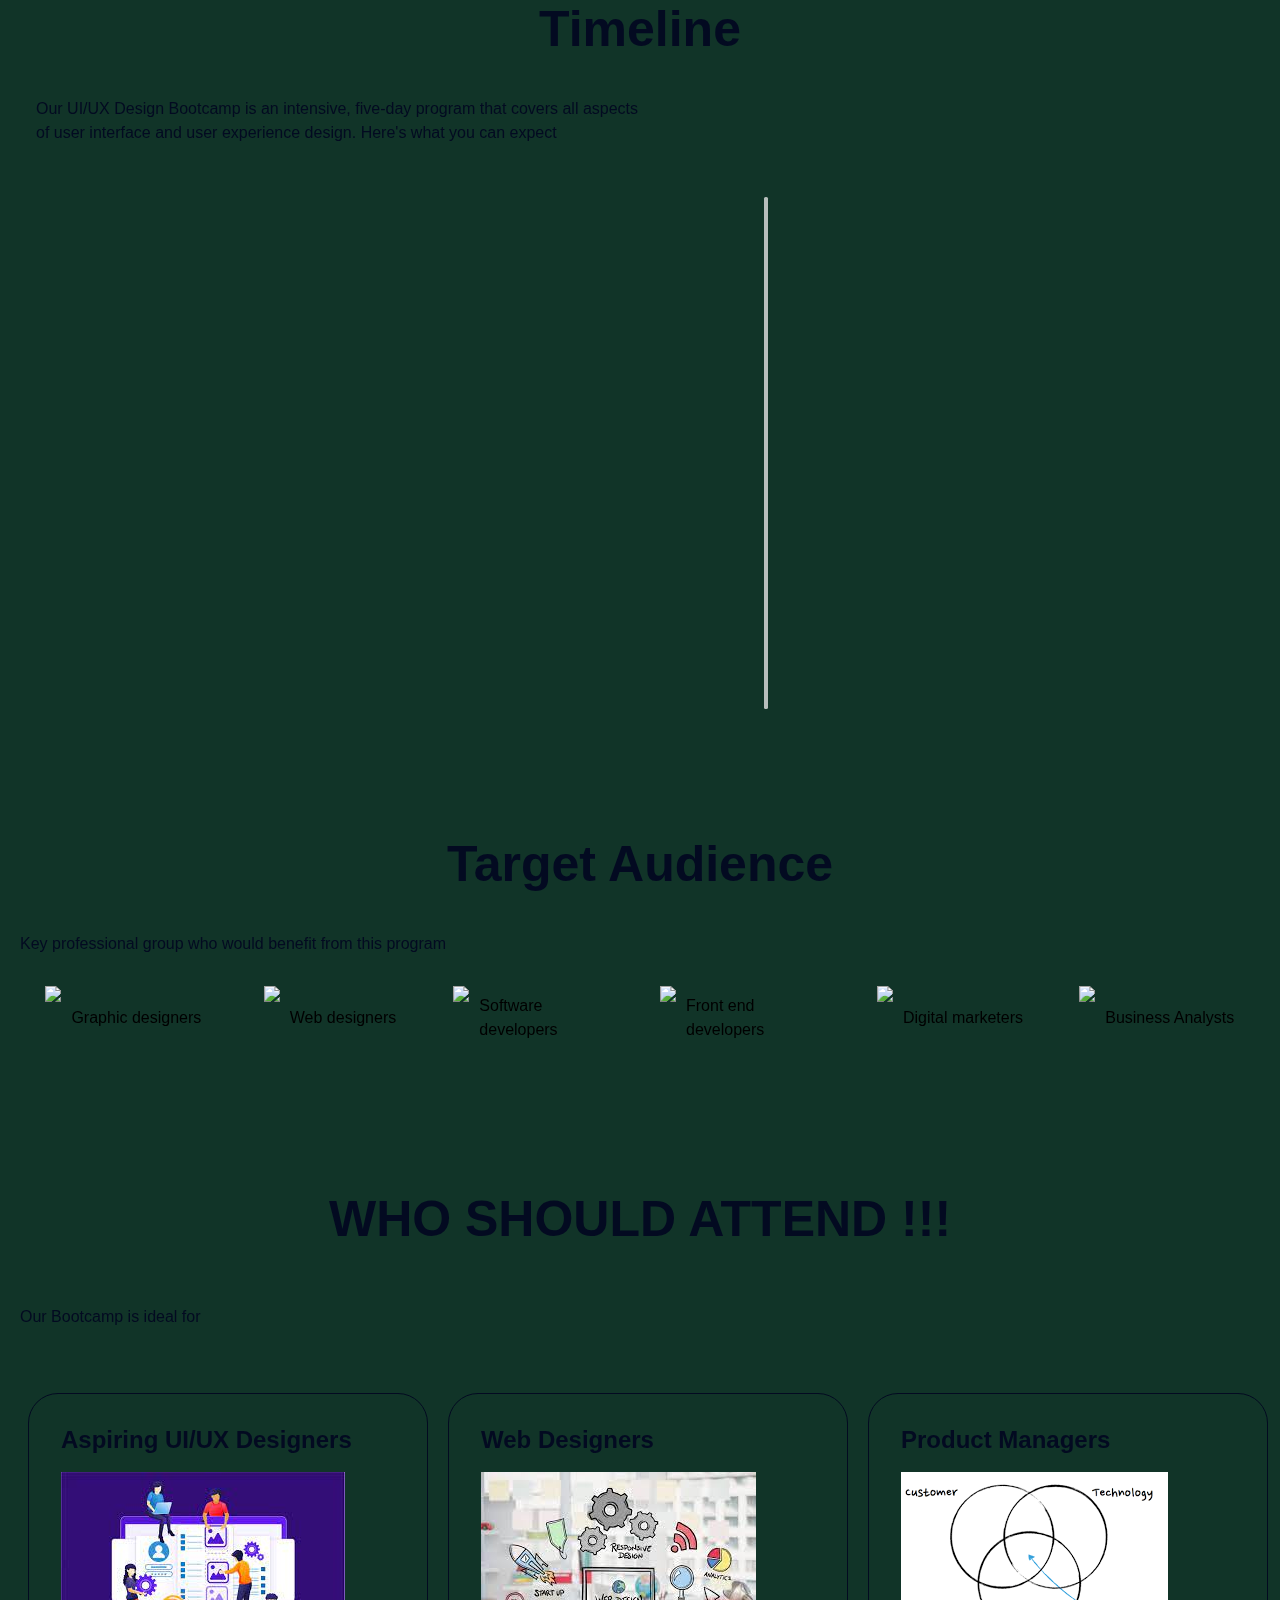
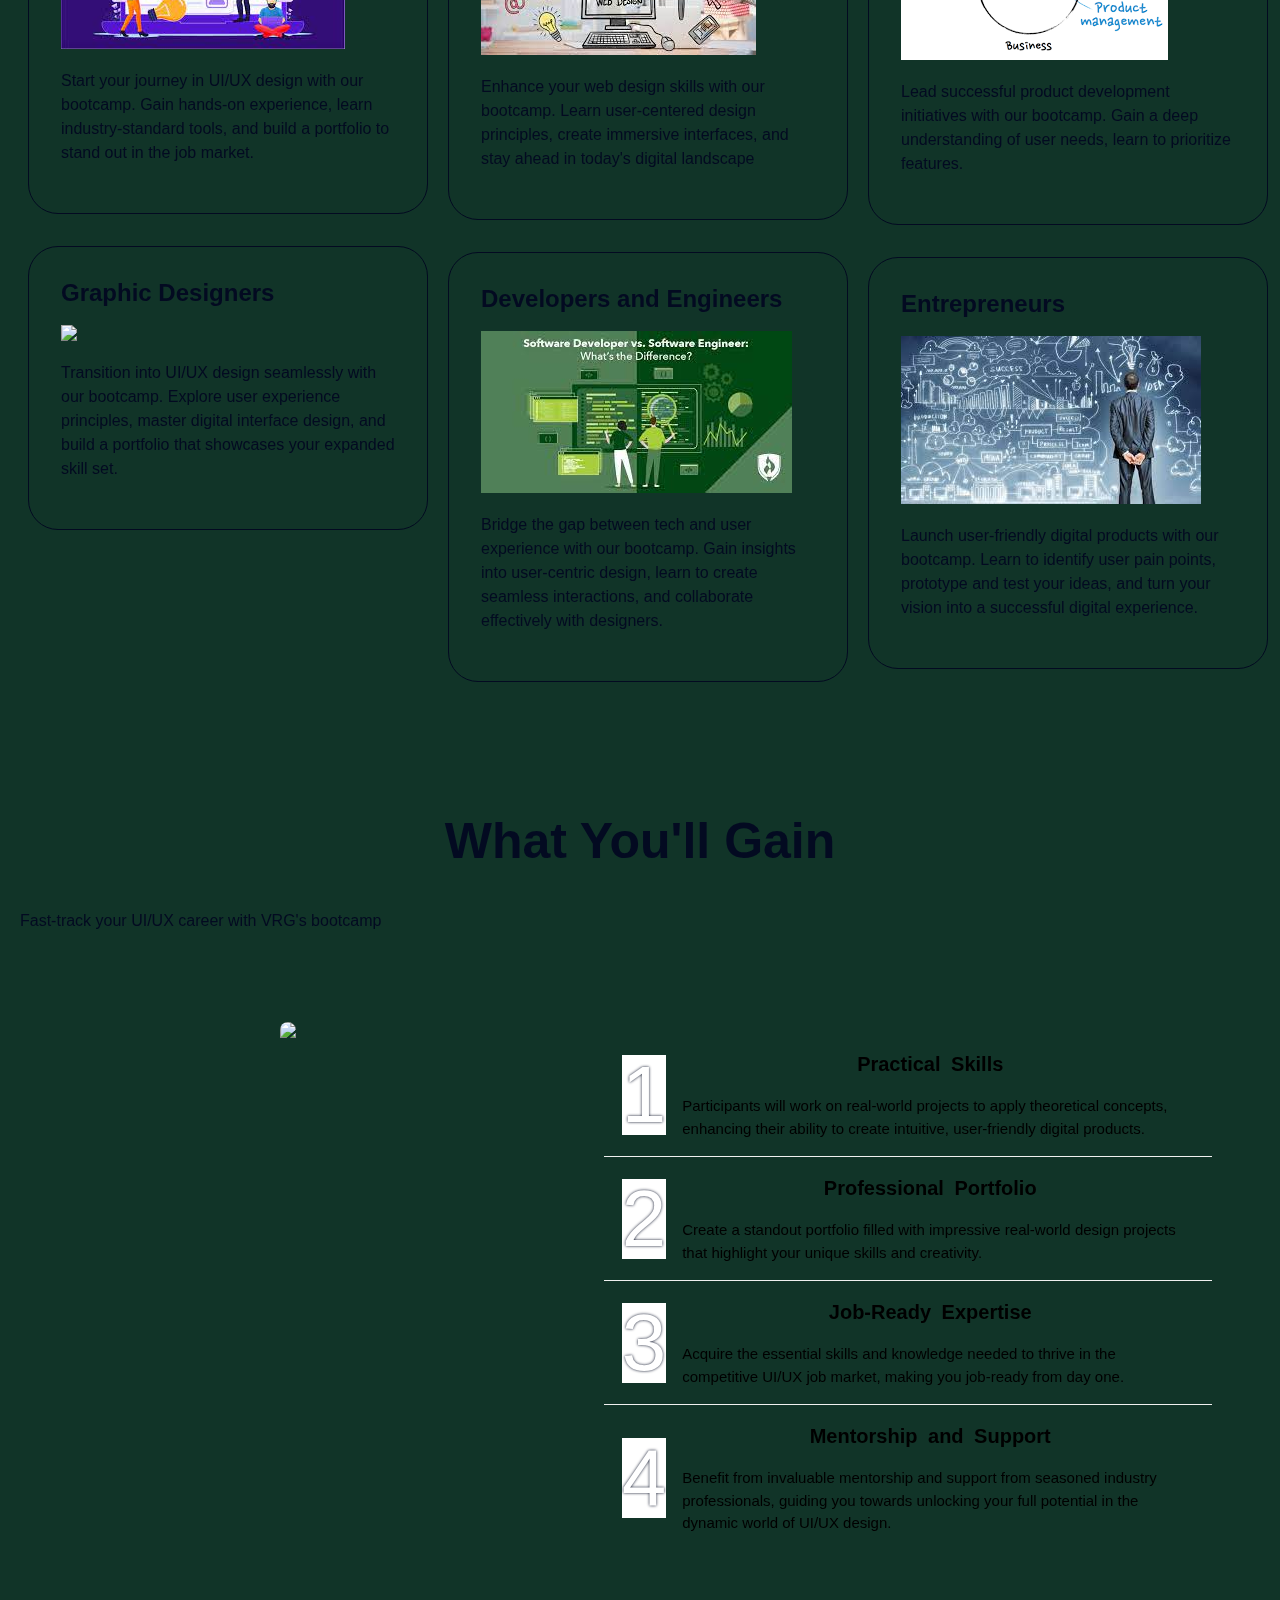
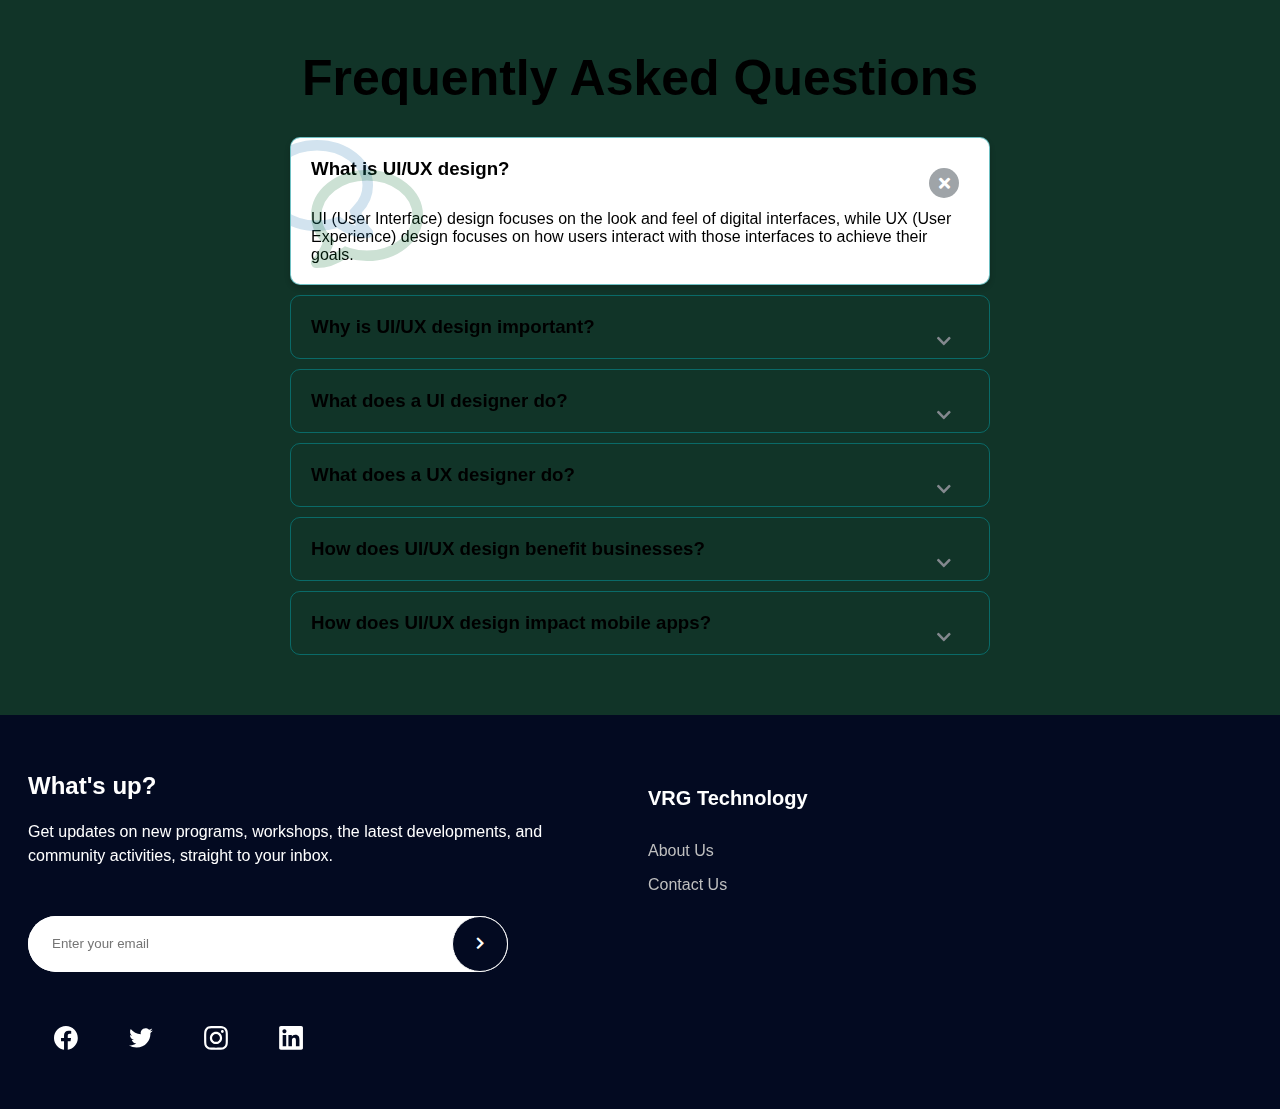
==== commit 57d273c8: "Update index.html" ====
--- a/index.html
+++ b/index.html
@@ -31,18 +31,6 @@
         </div>
         <div class="navMenu " id="openNav">
           <i class="fas fa-bars"></i>
-        </div>
-      </div>
-      <div class="rightNav" id="rightNav">
-        <div class="navSmall">
-          <a href="#">Crash Courses</a>
-          <a href="#">Masterclasses</a>
-          <a href="#">Intensive Programs</a>
-          <a href="#">Guides</a>
-          <a href="#">About</a>
-          <a href="#">We’re Hiring </a>
-          <button class="button1">Apply as Mentor</button>
-          <button class="button2">Login</button>
         </div>
       </div>
     </nav>
--- a/styles/navbar.css
+++ b/styles/navbar.css
@@ -15,7 +15,7 @@
 .navbar {
   width: 100%;
   box-shadow: rgba(0, 0, 0, 0.1) 0px 1px 30px 0px;
-  height: 72px;
+  height: 50px;
   background-color: rgb(14, 57, 37);
   display: flex;
   justify-content: center;
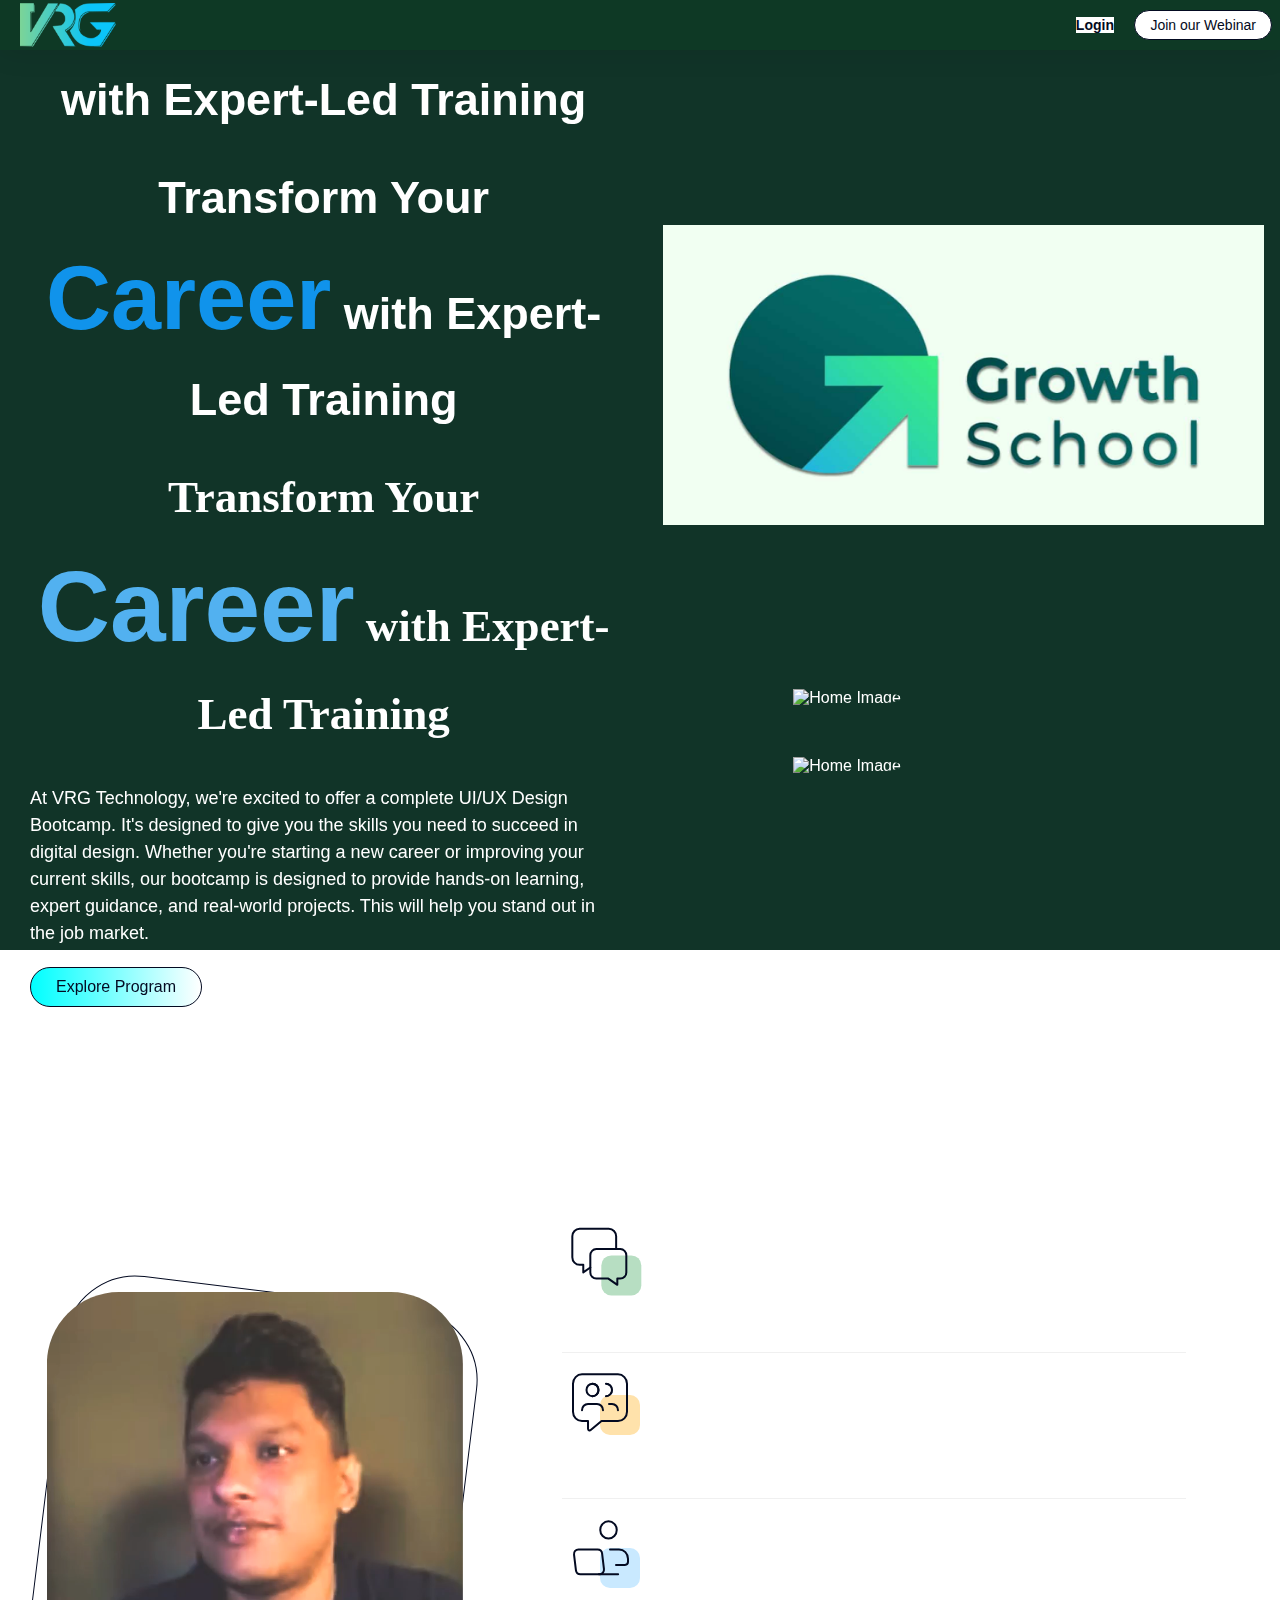
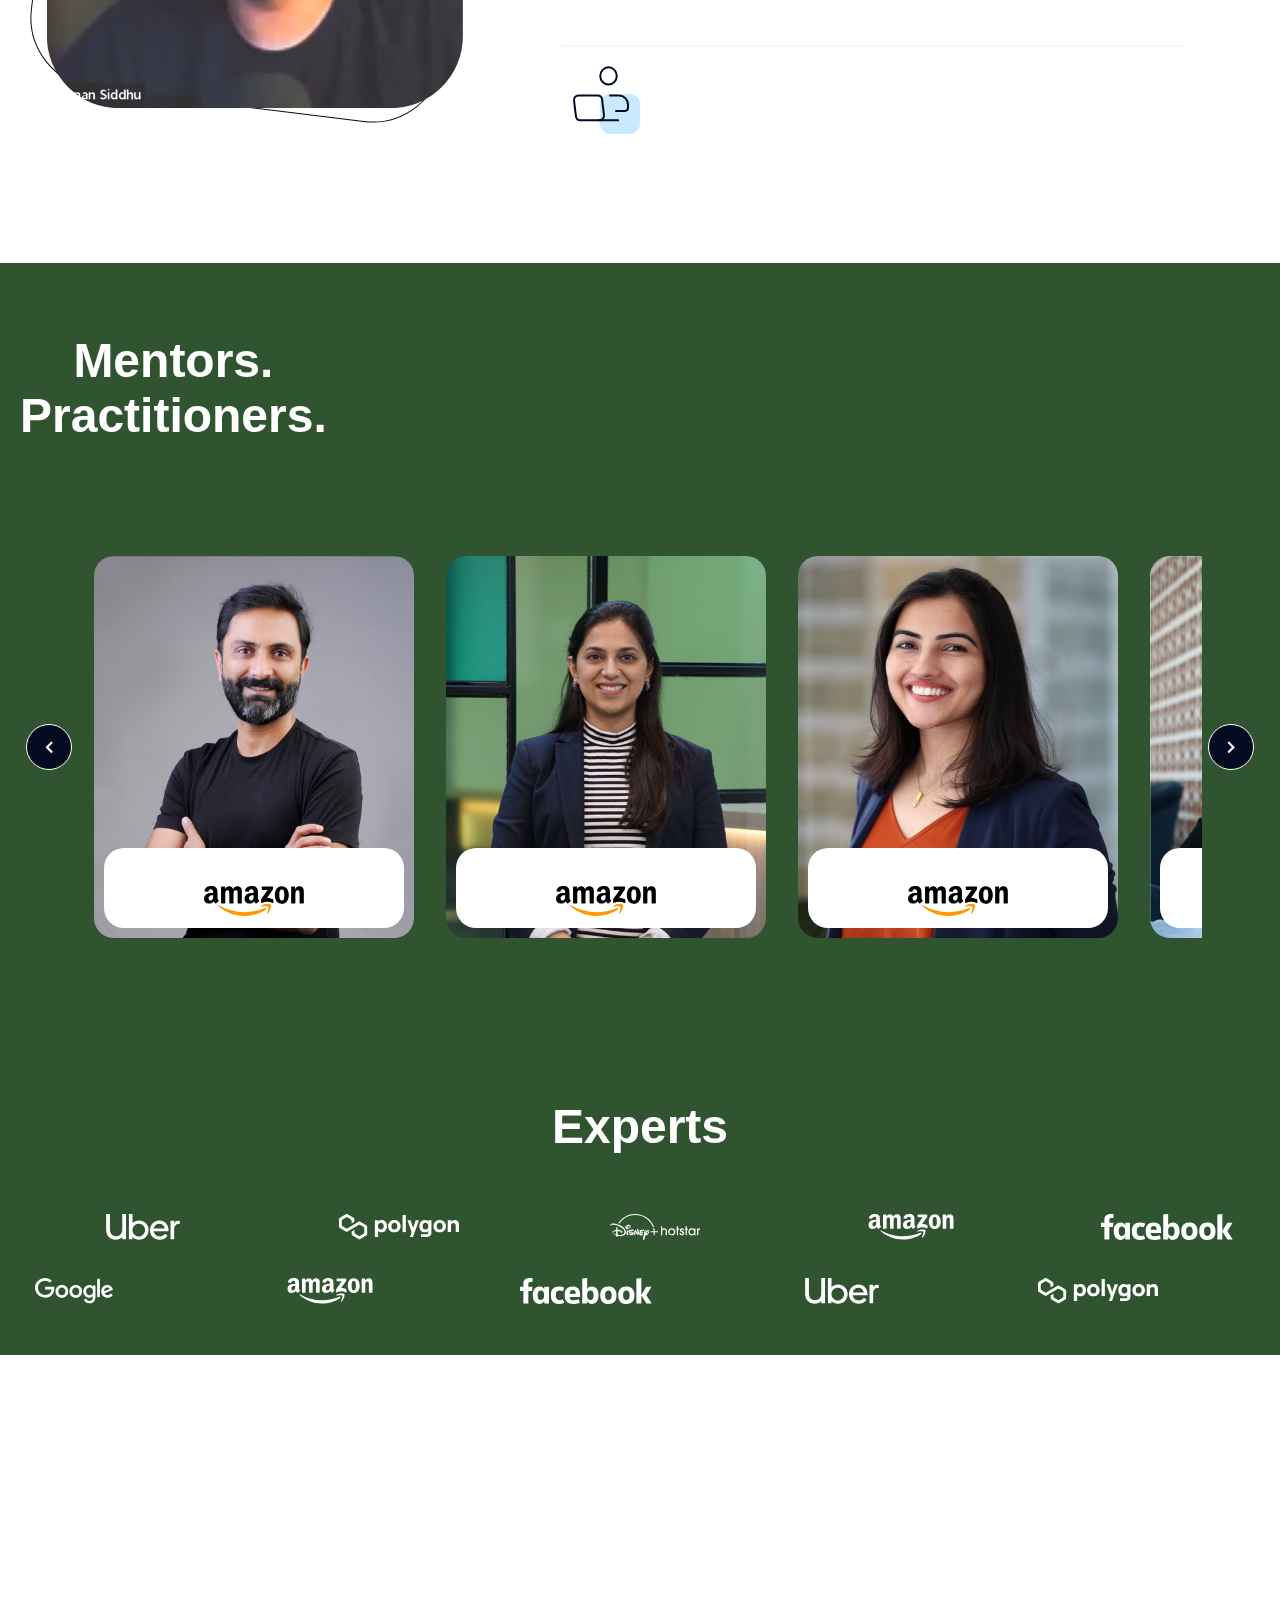
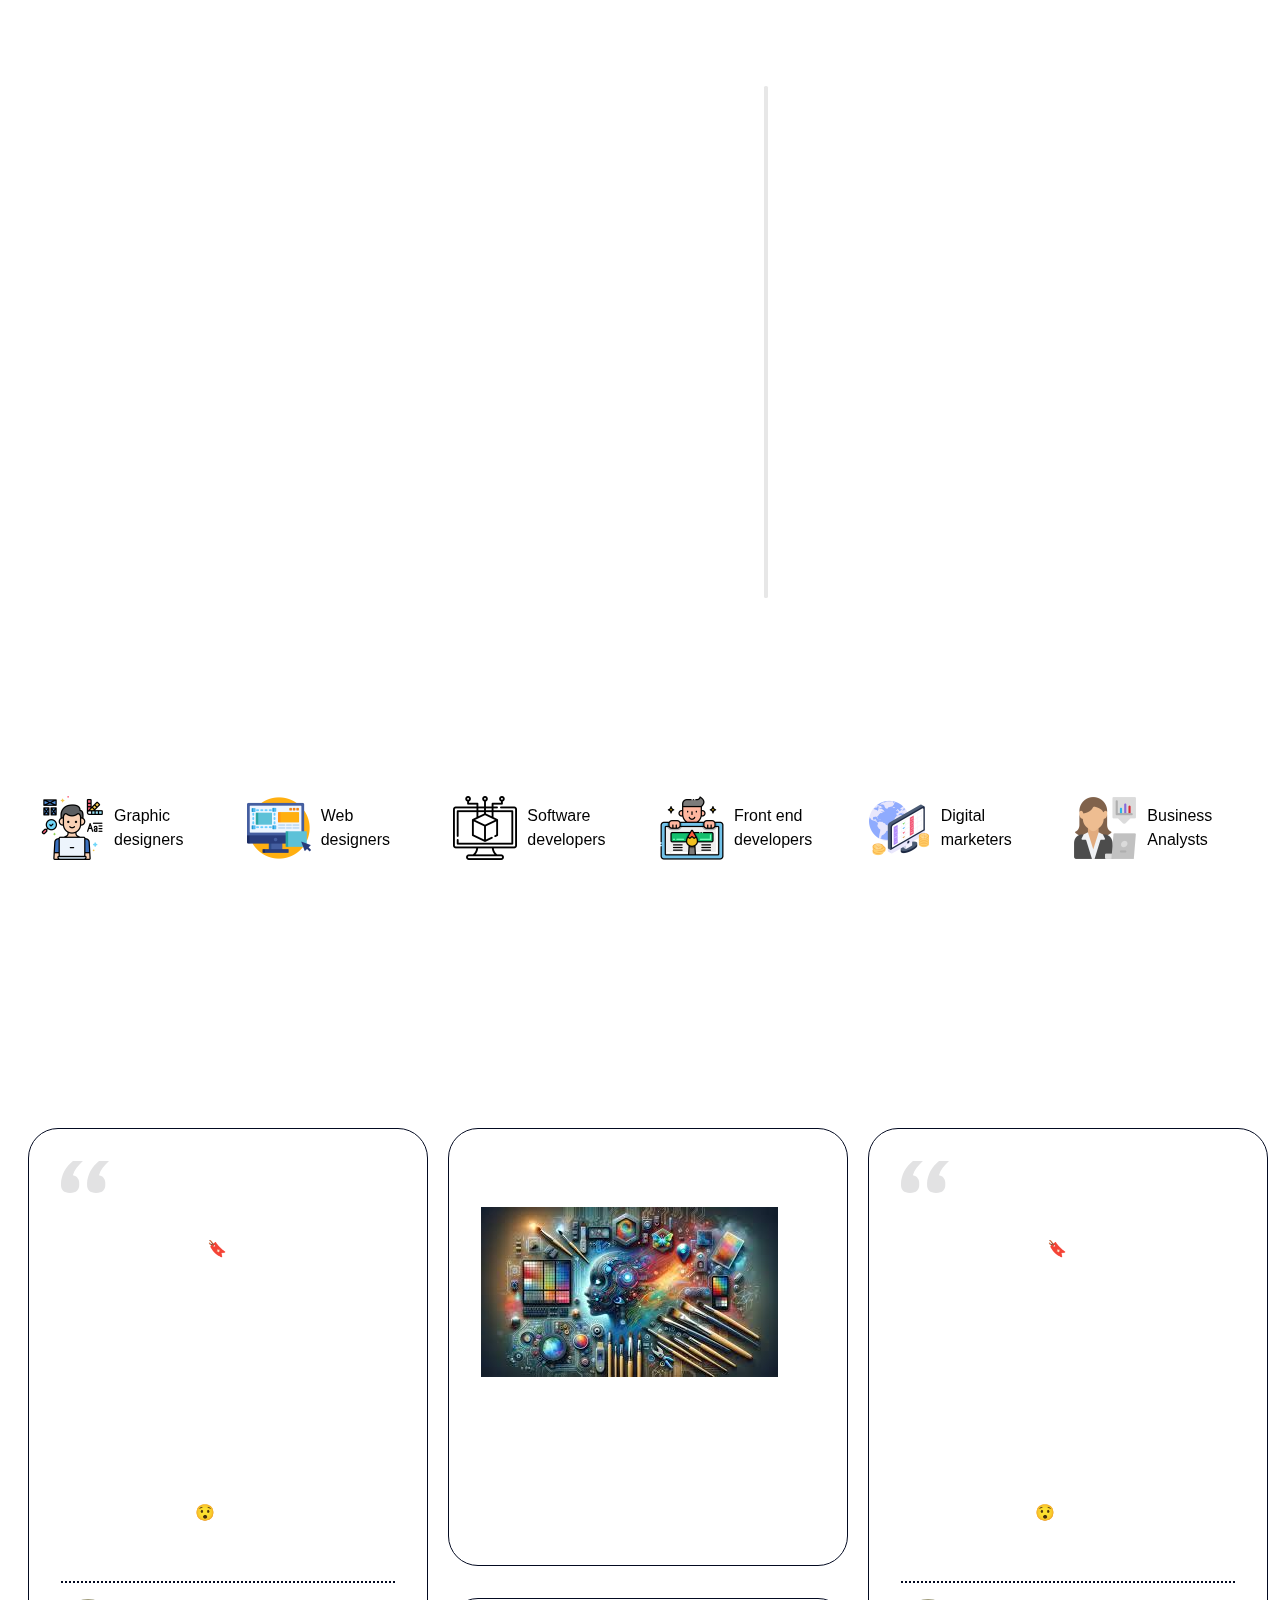
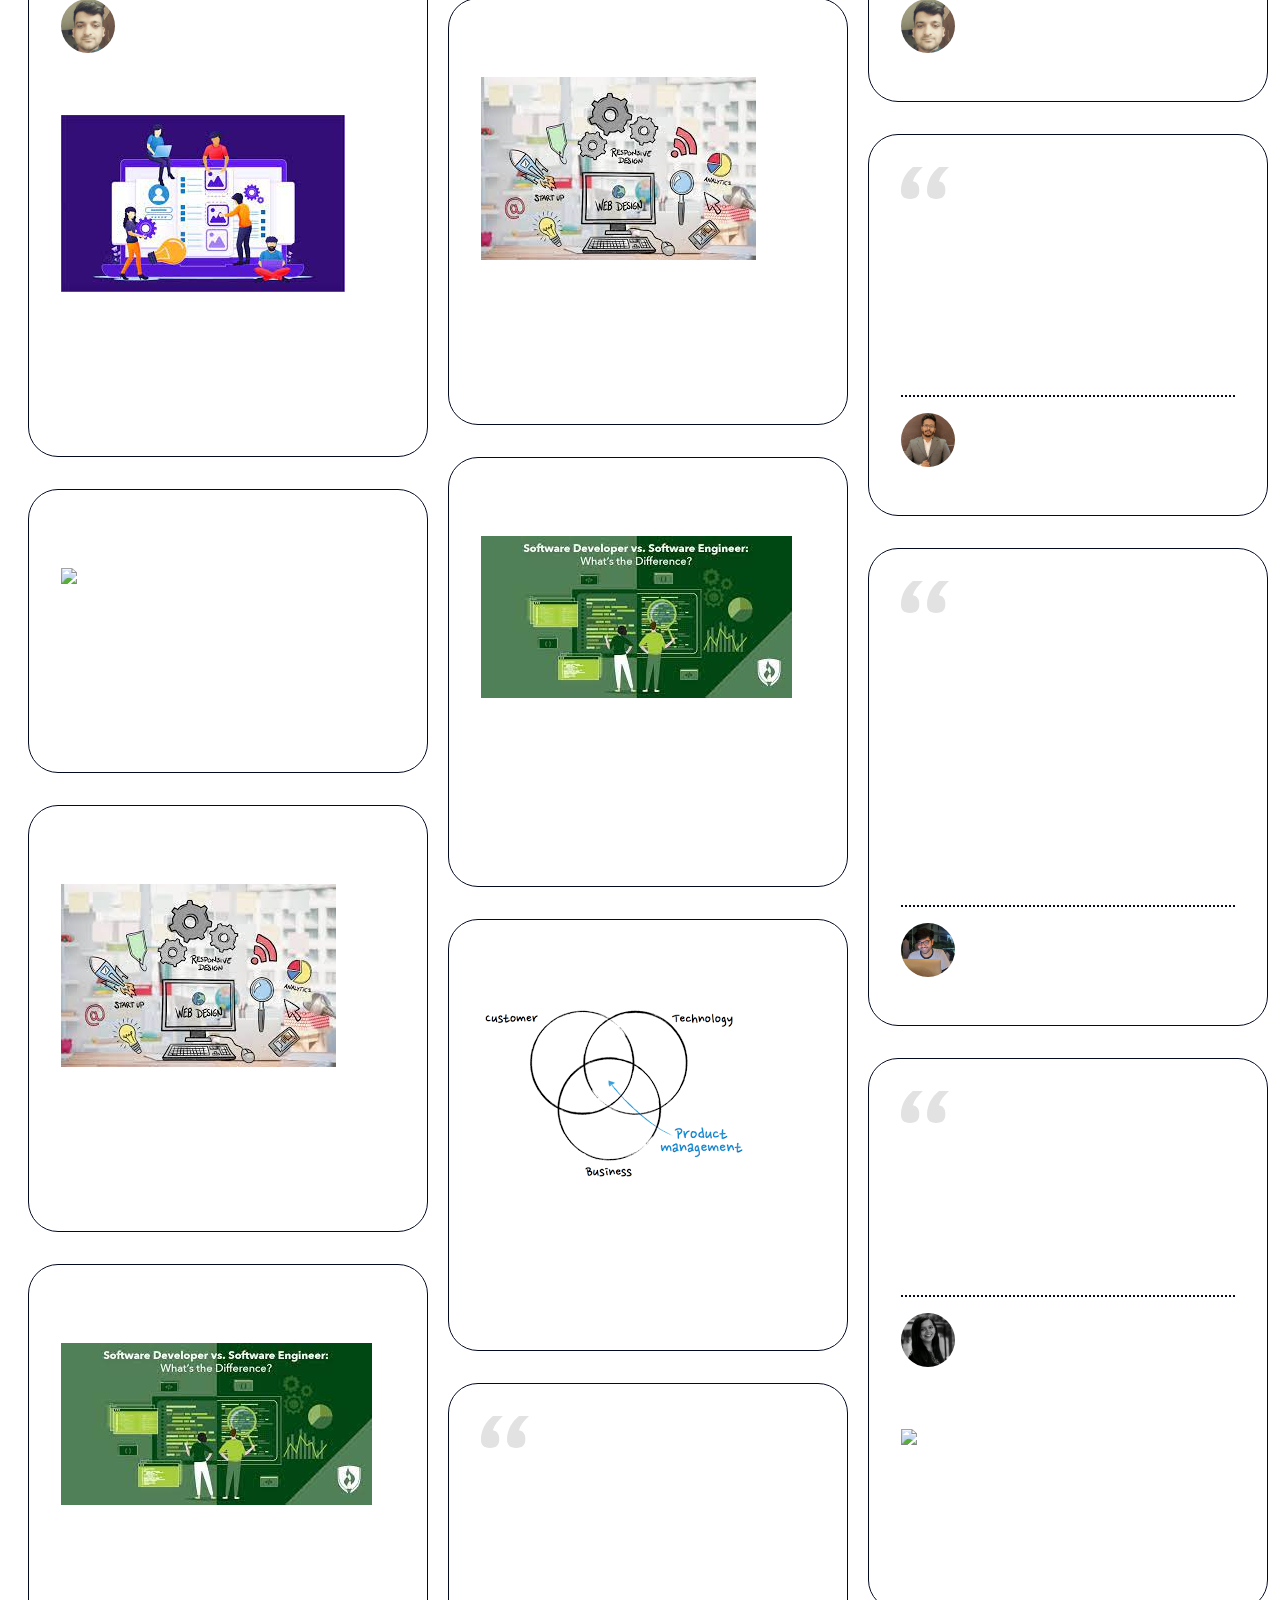
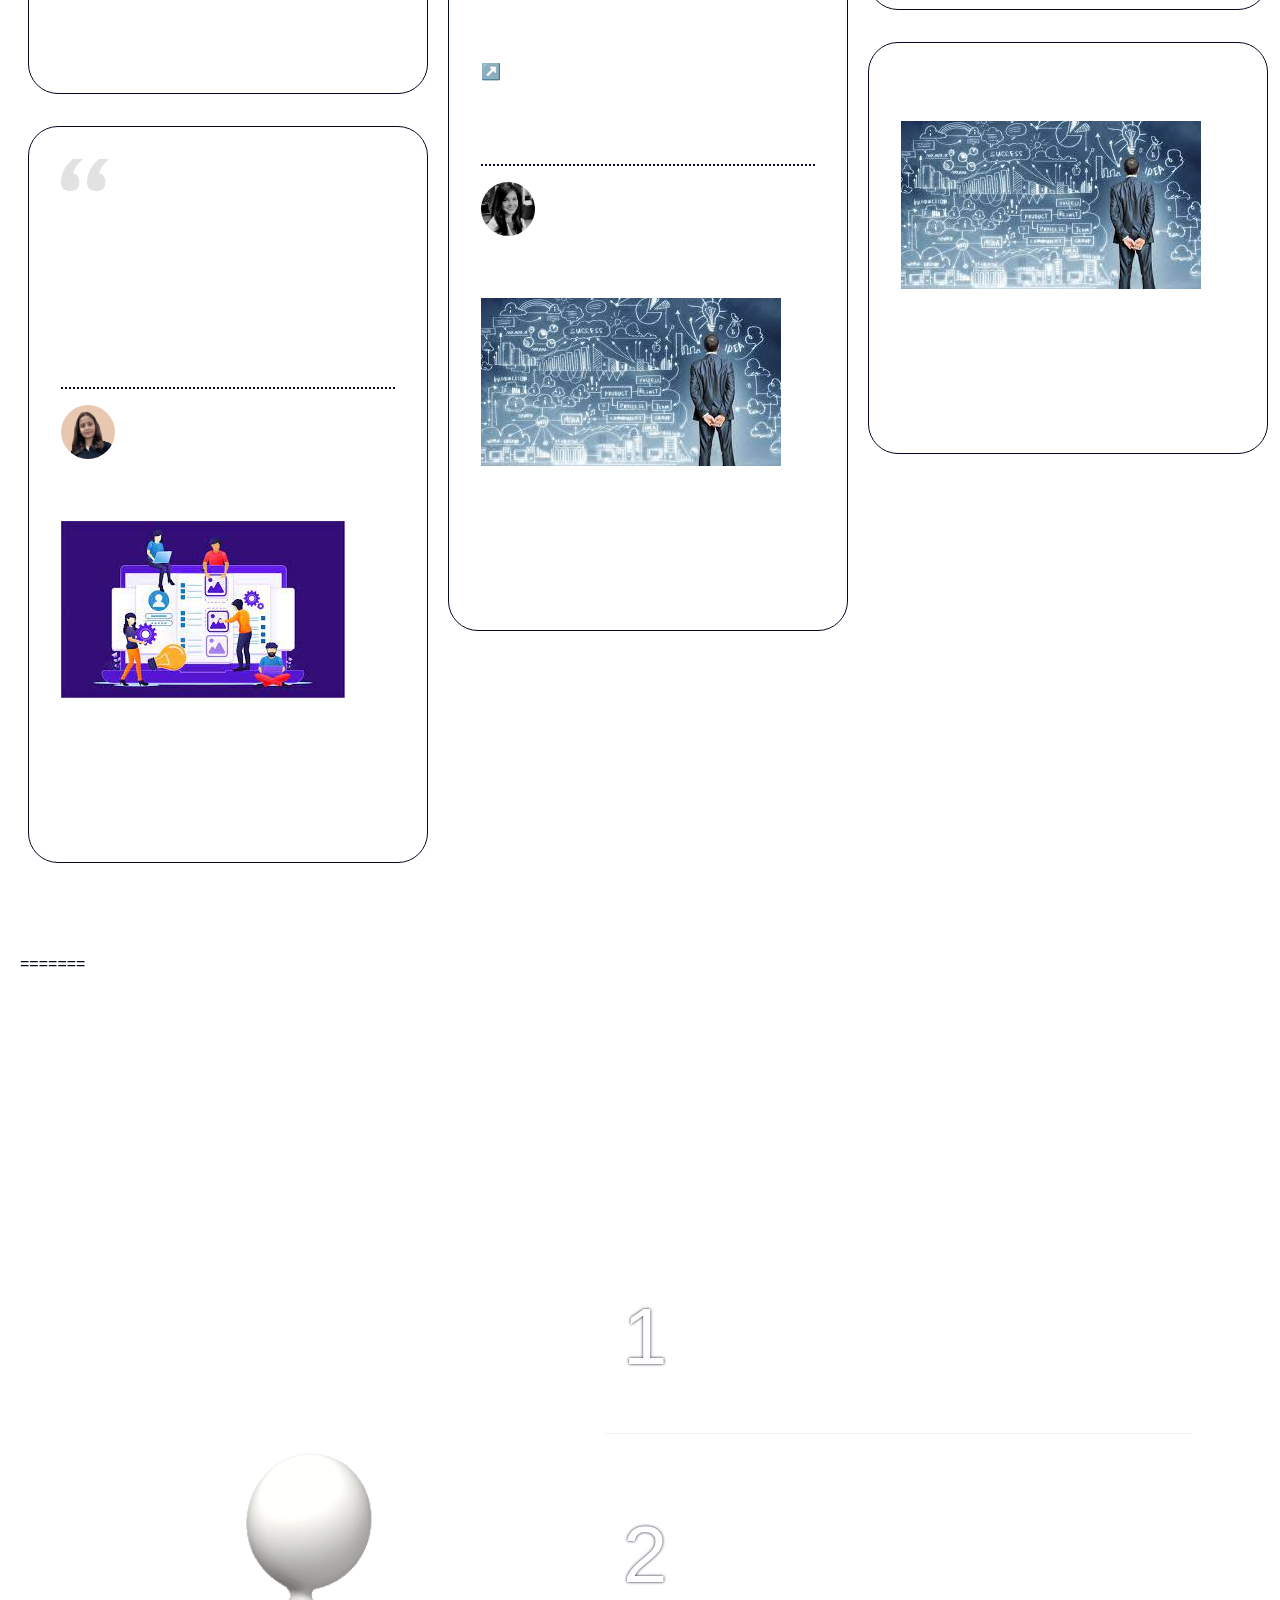
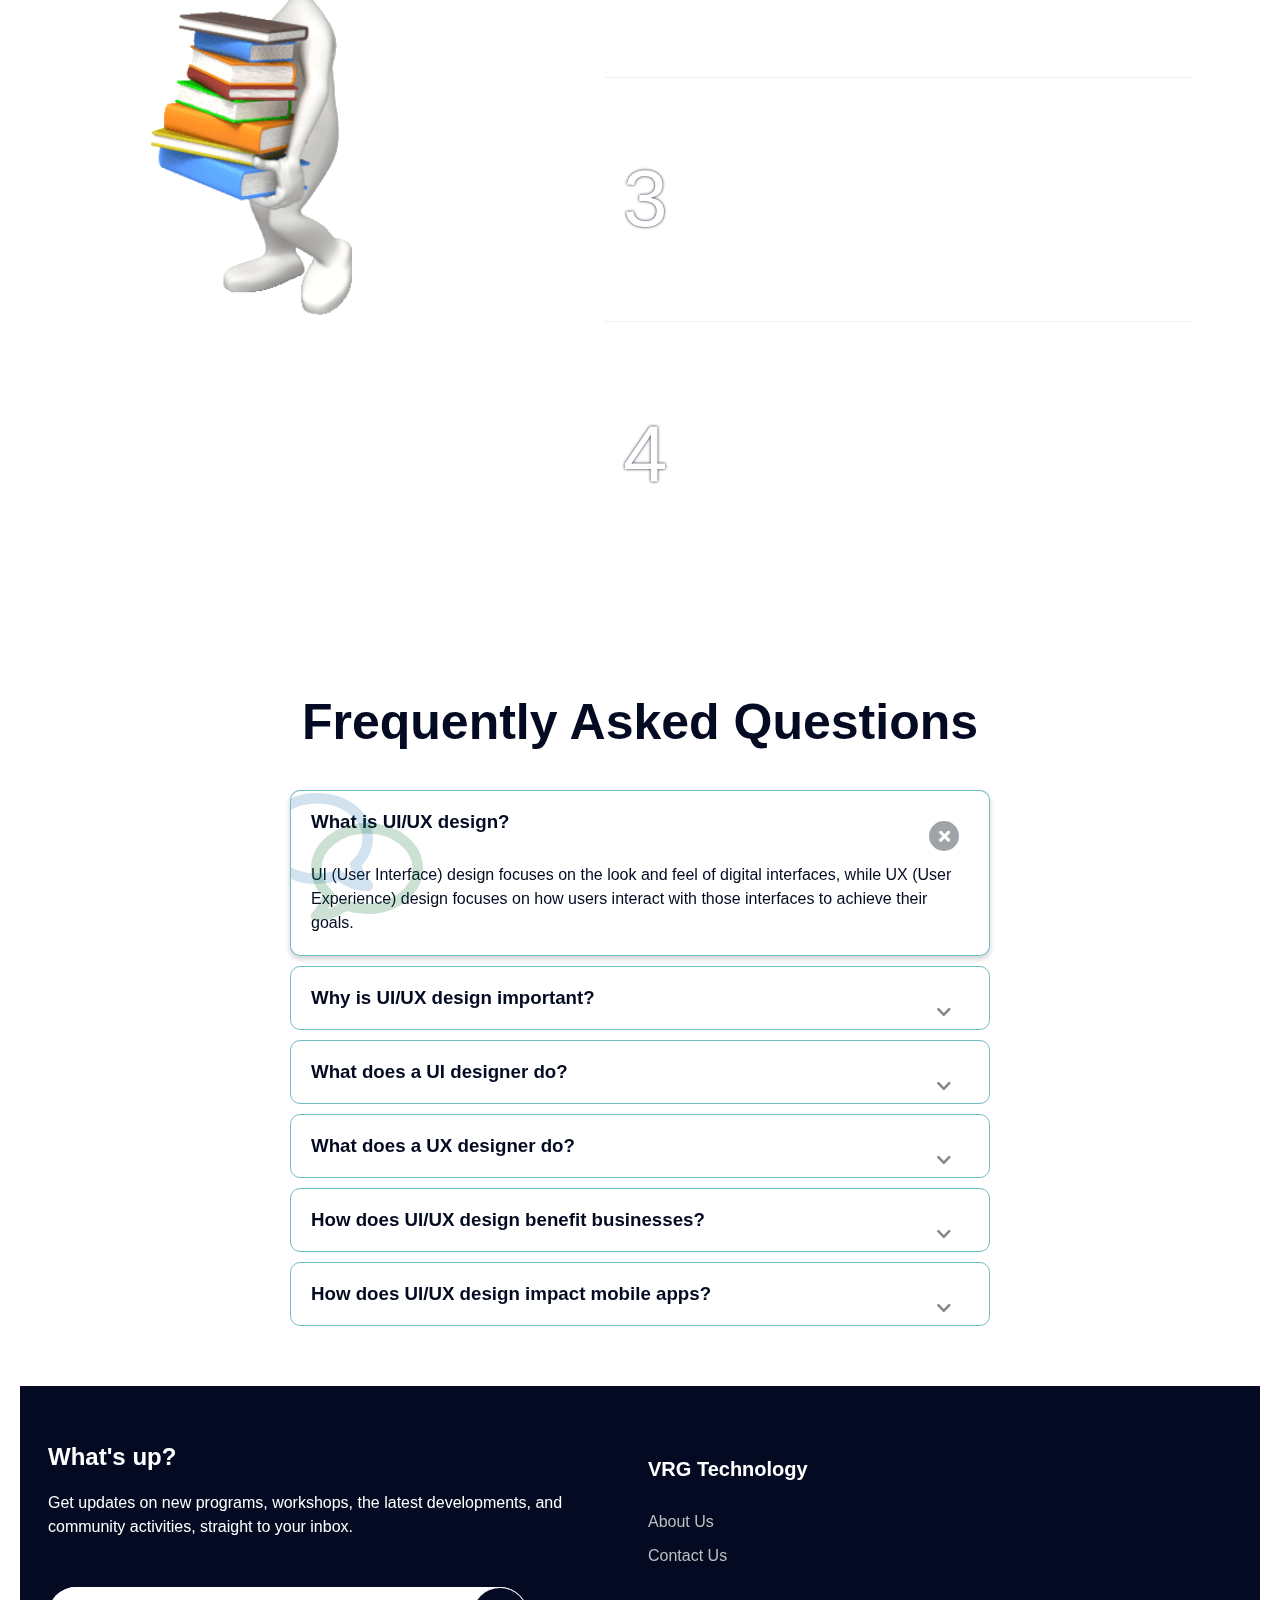
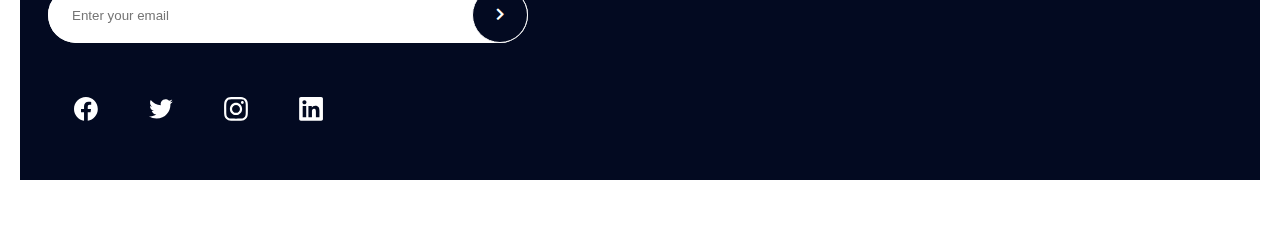
==== commit cc07b8c7: "new_change" ====
--- a/index.html
+++ b/index.html
@@ -19,23 +19,100 @@
     <link rel="stylesheet" href="styles/faqs.css" />
 
   </head>
-  <body class="fluid-container">
+    <link rel="stylesheet" href="styles/faqs.css" />
+
+    <script>
+      document.addEventListener("DOMContentLoaded", () => {
+     const phrases = ["Learn", "Inspire", "Innovate"];
+     let currentIndex = 0;
+     const textElement = document.getElementById('text');
+     const newtext = document.getElementById('newtext'); 
+ 
+     function changeTextAndColor() {
+         newtext.classList.remove('visible');  
+ 
+         setTimeout(() => {
+             textElement.textContent = phrases[currentIndex];  
+             textElement.style.color = getColor();  
+             textElement.classList.add('visible'); 
+ 
+             currentIndex = (currentIndex + 1) % phrases.length; 
+         }, 500); 
+     }
+ 
+     setInterval(changeTextAndColor, 1000);  
+     changeTextAndColor();
+ 
+     // Timeline animation
+     const timelineItems = document.querySelectorAll('.timeline li');
+ 
+     const isInViewport = (element) => {
+         const rect = element.getBoundingClientRect();
+         return (
+             rect.top >= 0 &&
+             rect.left >= 0 &&
+             rect.bottom <= (window.innerHeight || document.documentElement.clientHeight) &&
+             rect.right <= (window.innerWidth || document.documentElement.clientWidth)
+         );
+     };
+ 
+     const run = () => {
+         timelineItems.forEach(item => {
+             if (isInViewport(item)) {
+                 item.classList.add('in-view');
+             }
+         });
+     };
+ 
+     run();
+     window.addEventListener('scroll', run);
+ });
+ 
+ function getColor() {
+     const letters = '0123456789ABCDEF';
+     let color = '#';
+     for (let i = 0; i < 6; i++) {
+         color += letters[Math.floor(Math.random() * 16)];
+     }
+     return color;
+ }
+ </script>
+</head>
+ 
+  <body>
     <nav class="navbar">
       <div class="navBox">
         <div class="logo">
           <img src="images/Rectangle 2.png" alt="Company logo"/>
         </div>
         <div class="navLogin">
-          <button style="background-color: rgb(14, 57, 37); color: aqua;">Login</button>
-          <button style="background: linear-gradient(45deg, aqua, rgb(140, 255, 157));">Join our Webinar</button>
+          <button>Login</button>
+          <button>Join our Webinar</button>
         </div>
         <div class="navMenu " id="openNav">
           <i class="fas fa-bars"></i>
+        </div>
+      </div>
+      <div class="rightNav" id="rightNav">
+        <div class="navSmall">
+          <a href="#">Crash Courses</a>
+          <a href="#">Masterclasses</a>
+          <a href="#">Intensive Programs</a>
+          <a href="#">Guides</a>
+          <a href="#">About</a>
+          <a href="#">We’re Hiring </a>
+          <button class="button1">Apply as Mentor</button>
+          <button class="button2">Login</button>
         </div>
       </div>
     </nav>
     <section class="section1">
       <div class="leftBox">
+
+        <h1>Transform Your <span style="color: #1093eb">Career</span>  with Expert-Led Training</h1>
+
+        <h1>Transform Your <span style="color: #1093eb"  id="text">Career</span>  with Expert-Led Training</h1>
+
 
         <h1 style="font-family:serif;">Transform Your <span style="color: #52b1f0 ; font-size: 100px;"  id="text">Career</span>  with Expert-Led Training</h1>
 
@@ -48,6 +125,14 @@
       <div class="rightImage">
 
         <img src="images/home.png" alt="Home Image">
+
+        <h1 style="text-align: center; font-size: 70px; color: black;" id="new">Hello</h1>
+        <img style="border-radius: 100%; height: 70vh; background-size: cover; width: auto; padding-left: 130px;" src="C:\Users\HP\Desktop\Vernure\Growth\images\Person.jpg" alt="Home Image">
+
+
+        <h1 style="text-align: center; font-size: 70px; " id="new"></h1>
+        <img style="border-radius: 100%; height: 70vh; background-size: cover; width: auto; padding-left: 130px;" src="C:\Users\HP\Desktop\Vernure\Growth\images\Person.jpg" alt="Home Image">
+
 
       </div>
     </section>
@@ -199,7 +284,7 @@
     </section>
     
     <section class="body1">
-    <section class="section5">
+    <section class="section2">
         <h1>Timeline</h1>
         <p>Our UI/UX Design Bootcamp is an intensive, five-day program that covers all aspects<br/> of user interface
           and user experience design. Here's what you can expect</p>
@@ -233,46 +318,92 @@
         </ul>
       </section>
     
-      <section class="section5">
+      <section class="section2">
         <h1>Target Audience</h1>
         <p>Key professional group who would benefit from this program</p>
         <div class="icon-text-container">
-          <p class="icon-text"><img src="C:\Users\HP\Desktop\Vernure\Growth\images\Target\designer.png" /> Graphic designers</p>
-          <p class="icon-text"><img src="C:\Users\HP\Desktop\Vernure\Growth\images\Target\ux.png" /> Web designers</p>
-          <p class="icon-text"><img src="C:\Users\HP\Desktop\Vernure\Growth\images\Target\software.png" /> Software developers</p>
-          <p class="icon-text"><img src="C:\Users\HP\Desktop\Vernure\Growth\images\Target\ui-design.png" /> Front end developers</p>
-          <p class="icon-text"><img src="C:\Users\HP\Desktop\Vernure\Growth\images\Target\globalization.png" /> Digital marketers</p>
-          <p class="icon-text"><img src="C:/Users/HP/Desktop/Vernure/Growth/images/Target/analyst.png" /> Business Analysts</p>
-        </div>
-    </section>
-
-    <section class="section5">
+          <p class="icon-text"><img src="images\Target\designer.png" /> Graphic designers</p>
+          <p class="icon-text"><img src="images\Target\ux.png" /> Web designers</p>
+          <p class="icon-text"><img src="images\Target\software.png" /> Software developers</p>
+          <p class="icon-text"><img src="images\Target\ui-design.png" /> Front end developers</p>
+          <p class="icon-text"><img src="images\Target\globalization.png" /> Digital marketers</p>
+          <p class="icon-text"><img src="images\Target\analyst.png" /> Business Analysts</p>
+        </div>
+    </section>
+
+    <section class="section2">
       <h1>WHO SHOULD ATTEND !!!</h1> <br>
-      <p>Our Bootcamp is ideal for </p>
+      <h2>Our Bootcamp is ideal for ,</h2>
       <div class="gridContainer">
     
         <div class="gridCard">
+          <img src="images/quote.svg" alt="">
+          <p>First time in my life, I received Blockchain Anchored certificate 🔖 I went through the growth hacking mentorship with Vaibhav Sisinty and GrowthSchool. I learned so many new and unique things regarding growth hacking, and it was mind-blowing, like North star matrics, MTM, Hyper-personalized data-driven marketing, and many more things. Additionally, I made some lovely friends in the cohort system. Vaibhav gave very high-value quality content, and now he amazed us with such a unique, verifiable certificate on the Ethereum network 😯. This was one of the best programs of my life.</p>
+          <div class="userName">
+            <img src="images/users/user.jpeg" alt="">
+            <h2>Sandip Shinde</h2>
+          </div>
+
             <h2>Aspiring UI/UX Designers </h2> <br>
             <img src="[data-uri]"; <br>
          <p>Start your journey in UI/UX design with our bootcamp. Gain hands-on experience, learn industry-standard tools, and build a portfolio to stand out in the job market.    </p>
-         </div>
-        
-        <div class="gridCard">
+         
+
+        </div>
+        <div class="gridCard">
+         
           <h2>Graphic Designers </h2> <br>
           <img src="https://encrypted-tbn0.gstatic.com/images?q=tbn:ANd9GcQwoe7Kj2MIgk9KQlUSvouGMhGo1viQ8SbL6A&usqp=CAU" <br>
+
           <p>Transition into UI/UX design seamlessly with our bootcamp. Explore user experience principles, master digital interface design, and build a portfolio that showcases your expanded skill set.</p>
-         </div>
-        
+         
+        </div>
         <div class="gridCard">
           <h2>Web Designers </h2> <br>
           <img src="[data-uri]" <br>
           <p> Enhance your web design skills with our bootcamp. Learn user-centered design principles, create immersive interfaces, and stay ahead in today's digital landscape</p>
-         </div>
-        
+         
+        </div>
         <div class="gridCard">
          <h2>Developers and Engineers </h2> <br>
          <img src="[data-uri]"/> <br>
          <p>Bridge the gap between tech and user experience with our bootcamp. Gain insights into user-centric design, learn to create seamless interactions, and collaborate effectively with designers.
+
+         </p>
+        </div>
+        
+        <div class="gridCard">
+
+          <img src="images/quote.svg" alt="">
+          <p>Thanks to Vaibhav Sisinty for launching this amazing GrowthSchool, I have attended four of the growth school workshops I’ve learned a lot. I think GrowthSchool helping me achieve my goals. Thanks to GrowthSchool for creating an amazing workshops.</p>
+          <div class="userName">
+            <img src="images/users/user2.jpeg" alt="">
+            <h2>Surbhi Sanodiya</h2>
+          </div>
+
+            <h2>Aspiring UI/UX Designers </h2> <br>
+            <img src="images\users\UI_UX_aspirers.jpg" >
+         <p>Start your journey in UI/UX design with our bootcamp. Gain hands-on experience, learn industry-standard tools, and build a portfolio to stand out in the job market.    </p>
+         
+        </div>
+        <div class="gridCard">
+         
+          <h2>Graphic Designers </h2> <br>
+          <img src="images\users\graphic_designer.jpg" >
+          <p>Transition into UI/UX design seamlessly with our bootcamp. Explore user experience principles, master digital interface design, and build a portfolio that showcases your expanded skill set.</p>
+         
+        </div>
+        <div class="gridCard">
+          <h2>Web Designers </h2> <br>
+          <img src="images\users\web_designer.jpg" >
+          <p> Enhance your web design skills with our bootcamp. Learn user-centered design principles, create immersive interfaces, and stay ahead in today's digital landscape</p>
+         
+        </div>
+        <div class="gridCard">
+         <h2>Developers and Engineers </h2> <br>
+         <img src="images\users\developers_and_engineers.jpg">
+         <p>Bridge the gap between tech and user experience with our bootcamp. Gain insights into user-centric design, learn to create seamless interactions, and collaborate effectively with designers.
+
          </p>
         </div>
         
@@ -281,24 +412,79 @@
           <img src="images\users\product_manager.png">
           <p> Lead successful product development initiatives with our bootcamp. Gain a deep understanding of user needs, learn to prioritize features.</p>
         </div>
-        
-        <div class="gridCard">      
+        <div class="gridCard">
+
+          <img src="images/quote.svg" alt="">
+          <p>I want to thank GrowthSchool for hosting such a comprehensive and profound workshop. We all know LinkedIn is a goldmine of opportunities. And this workshop is designed for anyone who wants to kick-start their LinkedIn journey and also want to use it to its full potential. The workshop is well worth your money and time. Thank you Vaibhav Sisinty ↗️ for conducting such an engaging and valuable session and sharing so many incredible hacks.</p>
+          <div class="userName">
+            <img src="images/users/user4.jpeg" alt="">
+            <h2>Pragya Singh</h2>
+          </div>
           <h2>Entrepreneurs </h2> <br>
           <img src="images\users\entrepreneurs.jpg"> <br>
           <p>Launch user-friendly digital products with our bootcamp. Learn to identify user pain points, prototype and test your ideas, and turn your vision into a successful digital experience.</p>
-        </div>
+
+        </div>
+        <div class="gridCard">
+          <img src="images/quote.svg" alt="">
+          <p>First time in my life, I received Blockchain Anchored certificate 🔖 I went through the growth hacking mentorship with Vaibhav Sisinty and GrowthSchool. I learned so many new and unique things regarding growth hacking, and it was mind-blowing, like North star matrics, MTM, Hyper-personalized data-driven marketing, and many more things. Additionally, I made some lovely friends in the cohort system. Vaibhav gave very high-value quality content, and now he amazed us with such a unique, verifiable certificate on the Ethereum network 😯. This was one of the best programs of my life.</p>
+          <div class="userName">
+            <img src="images/users/user.jpeg" alt="">
+            <h2>Sandip Shinde</h2>
+          </div>
+        </div>
+        <div class="gridCard">
+          <img src="images/quote.svg" alt="">
+          <p>Keep learning and keep growing !! No-code is the enabler to convert ideas into realities. Really excited to be part of the bandwagon !!! Keshav Sharma and Mayank Nagpal – it was a great session !!! GrowthSchool kudos for making weekends fun again !!!!</p>
+          <div class="userName">
+            <img src="images/users/user5.jpeg" alt="">
+            <h2>Sreejith Nair</h2>
+          </div>
+        </div>
+        <div class="gridCard">
+          <img src="images/quote.svg" alt="">
+          <p>GrowthSchool you are doing a great job by bringing experienced people like Deepan Siddhu and Ashwin Palo to share their observations and teach people about Performance Marketing! The learning is un-parallel compared to other courses available out there. No matter how many years of experience you have, there is something that you will take away from the webinar! Great Work!</p>
+          <div class="userName">
+            <img src="images/users/user1.jpeg" alt="">
+            <h2>Raj Vasani</h2>
+          </div>
+        </div>
+        <div class="gridCard">
+          <img src="images/quote.svg" alt="">
+          <p>Always good to learn from a new perspective. Brushed up my skills and learned new ones that will enhance Creative as well as Reasoning thinking. Growth School Thanks for the opportunity</p>
+          <div class="userName">
+            <img src="images/users/user3.jpeg" alt="">
+            <h2>Ritika Anand</h2>
+          </div>
+
+          <h2>Product Managers </h2> <br>
+          <img src="https://encrypted-tbn0.gstatic.com/images?q=tbn:ANd9GcQLswtVhElwoO05Vj3oMmsMQ8ySFuInCELWTA&usqp=CAU" <br>
+          <p> Lead successful product development initiatives with our bootcamp. Gain a deep understanding of user needs, learn to prioritize features.</p>
+
+        </div>
+       
         
-    </section>
+       
+        <div class="gridCard">
+          <h2>Entrepreneurs </h2> <br>
+          <img src="[data-uri]" /> <br>
+          <p>Launch user-friendly digital products with our bootcamp. Learn to identify user pain points, prototype and test your ideas, and turn your vision into a successful digital experience.</p>
+        </div>
+    </section>
+<<<<<<< Updated upstream
+    <section class="section5">
+=======
     
-    <section class="section5">
+    <section class="section2">
+>>>>>>> Stashed changes
       <h1 >What You'll Gain</h1>
       <p >Fast-track your UI/UX career with VRG's bootcamp</p>
     </section>
     <section class="section3">
       <div class="leftImgBox">
 
-          <!-- <img class="leftImg" src="C:\Users\HP\Desktop\Vernure\Growth\images\Ui.jpg"  ></img> -->
-          <img style="height: 60vh ; border-radius: 30px;" src="C:\Users\HP\Desktop\Vernure\Growth\images\Ui.jpg"  ></img>
+          
+          <img style="height: 60vh ; border-radius: 30px;" src="images\what_you_gain.gif"  ></img>
 
 
           
@@ -528,4 +714,4 @@
     
 
   </body>
-</html>
+</html>--- a/styles/styles.css
+++ b/styles/styles.css
@@ -1,10 +1,6 @@
 
 :root {
     --green: #37ed81;
-  }
-  .fluid-container{
-    background: linear-gradient(45deg, #113428,#113428);
-
   }
   .section1 {
     display: flex;
@@ -95,7 +91,7 @@
     padding: 20px;
     max-width: 100%;
     margin: 16px auto 0px auto;
-    color: var(--black);
+    color: var(--white);
   }
   .section2 h1 {
     font-size: 40px;
@@ -328,12 +324,14 @@
     line-height: 1.5;
     margin: 16px 0;
     word-spacing: 5px;
+    color: var(--white);
   }
   .contentBox p {
     font-size: 15px;
     line-height: 1.5;
     font-weight: 200;
     padding: 0 0 16px 0;
+    color: var(--white);
   }
   @media only screen and (max-width: 992px) {
     /* Section 1 */
@@ -413,12 +411,6 @@
 @import url("https://fonts.googleapis.com/css2?family=Poppins:wght@300;500;700&display=swap");
 
 
-  }
-  
-
-  @import url("https://fonts.googleapis.com/css2?family=Poppins:wght@300;500;700&display=swap");
-
-
 *,
 *::before,
 *::after {
@@ -428,7 +420,6 @@
 }
 
 .body1 {
-  --color: rgba(30, 30, 30);
   --cardBgColor: linear-gradient(180deg, #3F5C52 0%, #2C3834 100%);
   --dateGradient: linear-gradient(90deg, #77D39C 0%, #0BC5F8 100%); 
   gap: 1rem;
--- a/styles/faqs.css
+++ b/styles/faqs.css
@@ -8,6 +8,7 @@
 body {
   background-color: #ffffff;
   font-family: 'Muli', sans-serif;
+  color: var(--white);
 }
 
 h1 {
--- a/styles/faqs.css
+++ b/styles/faqs.css
@@ -8,6 +8,7 @@
 body {
   background-color: #ffffff;
   font-family: 'Muli', sans-serif;
+  color: var(--white);
 }
 
 h1 {
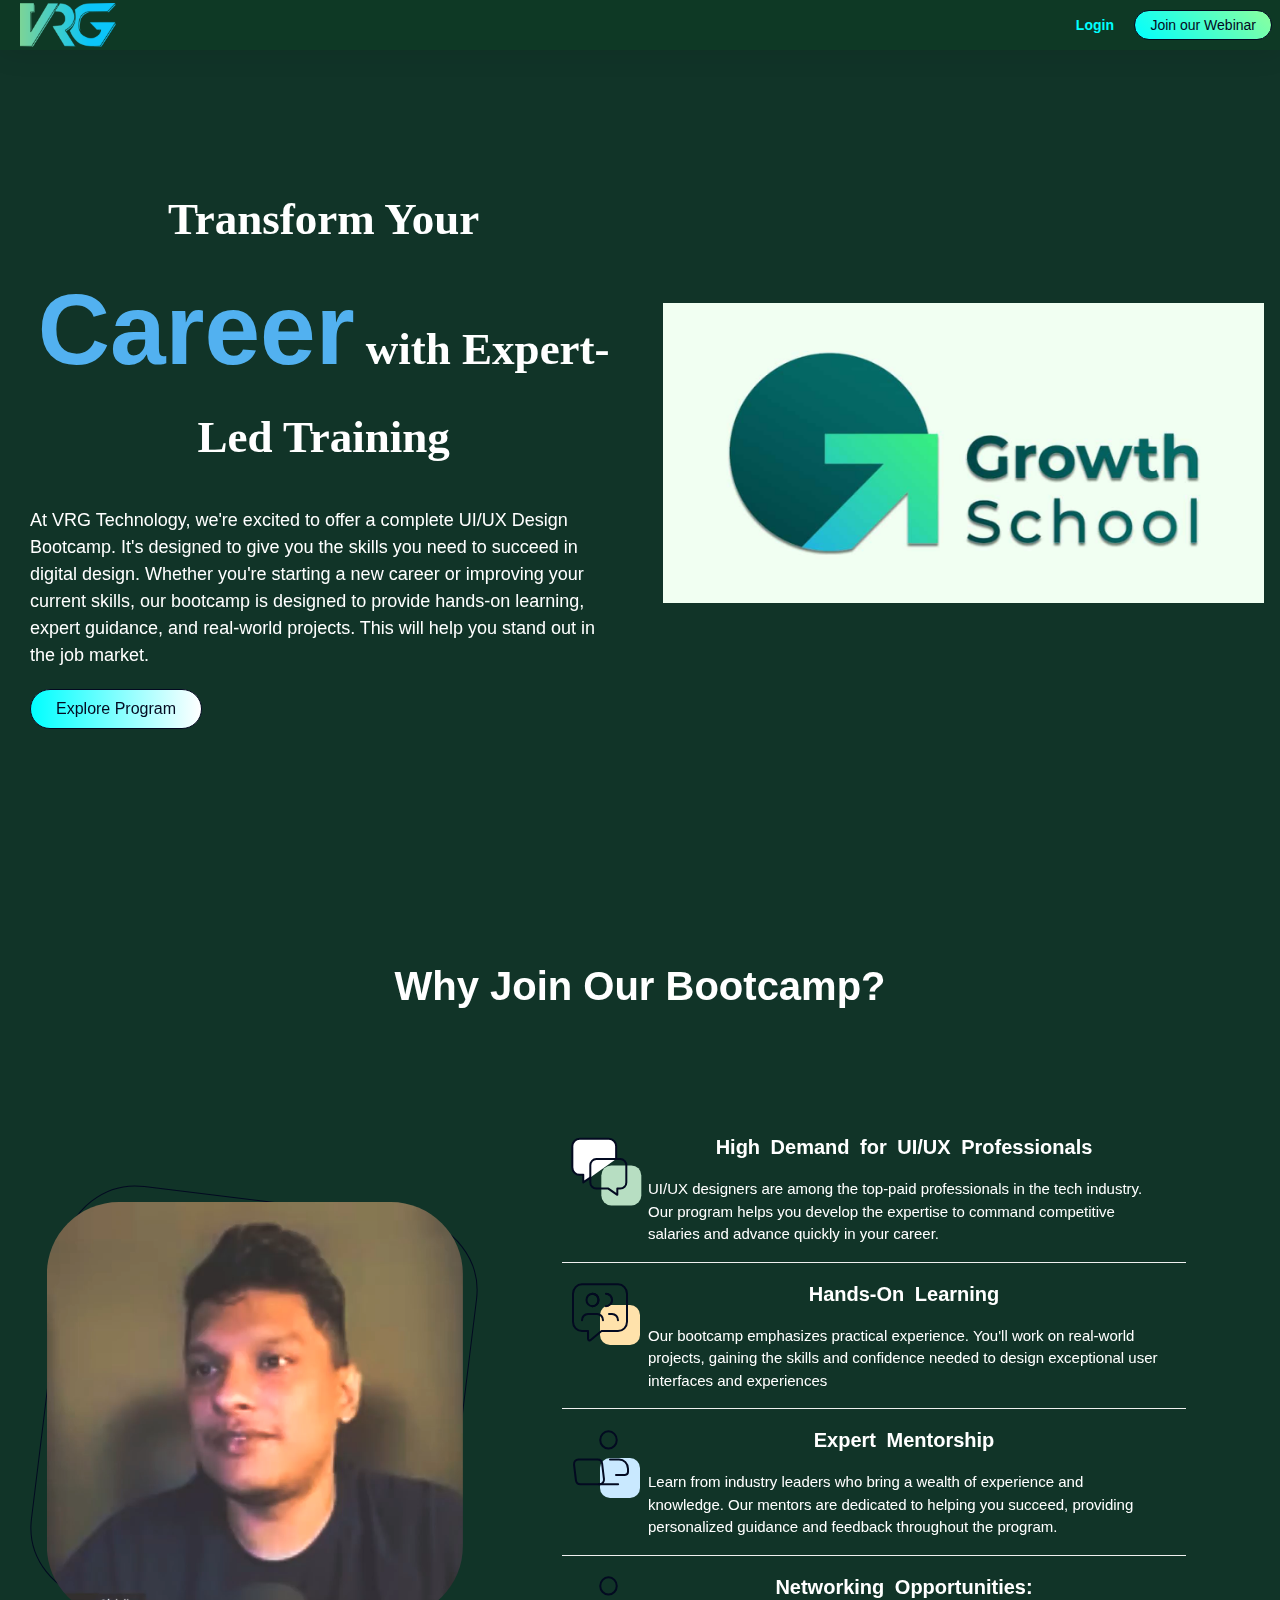
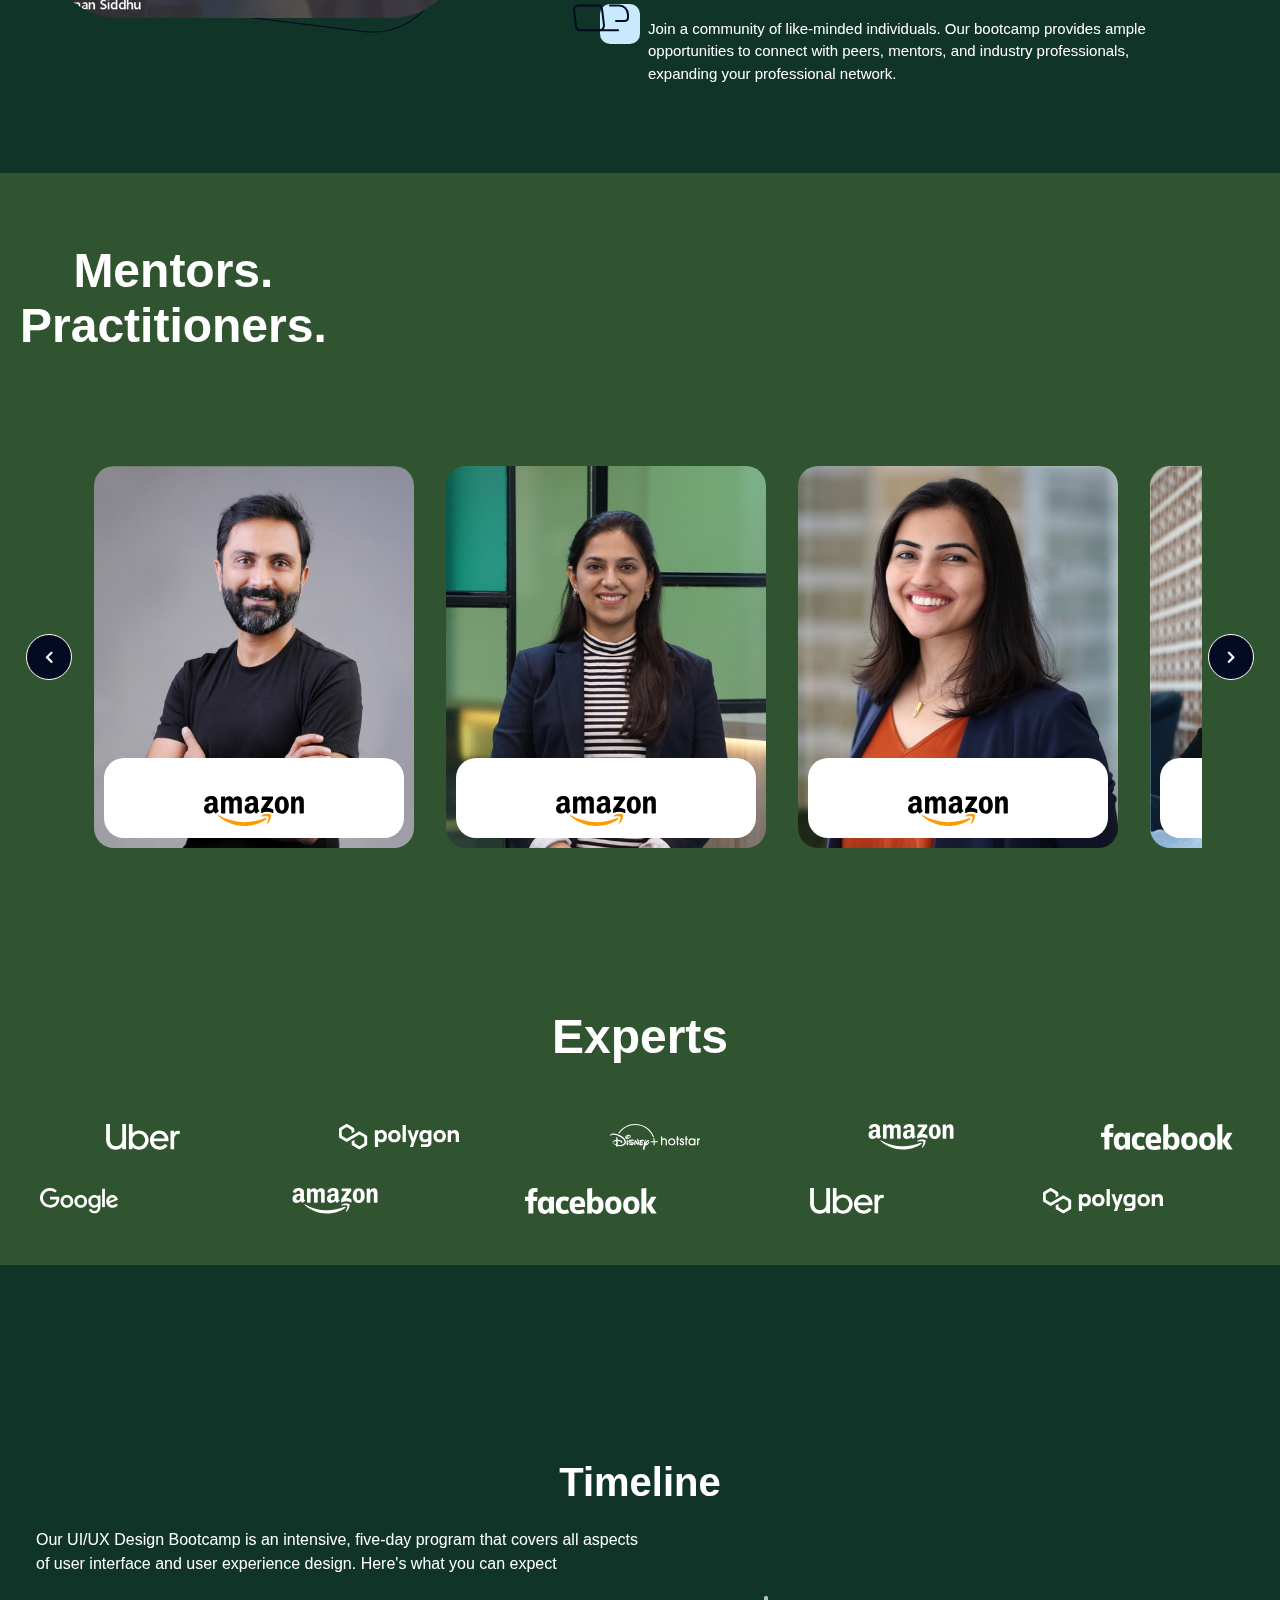
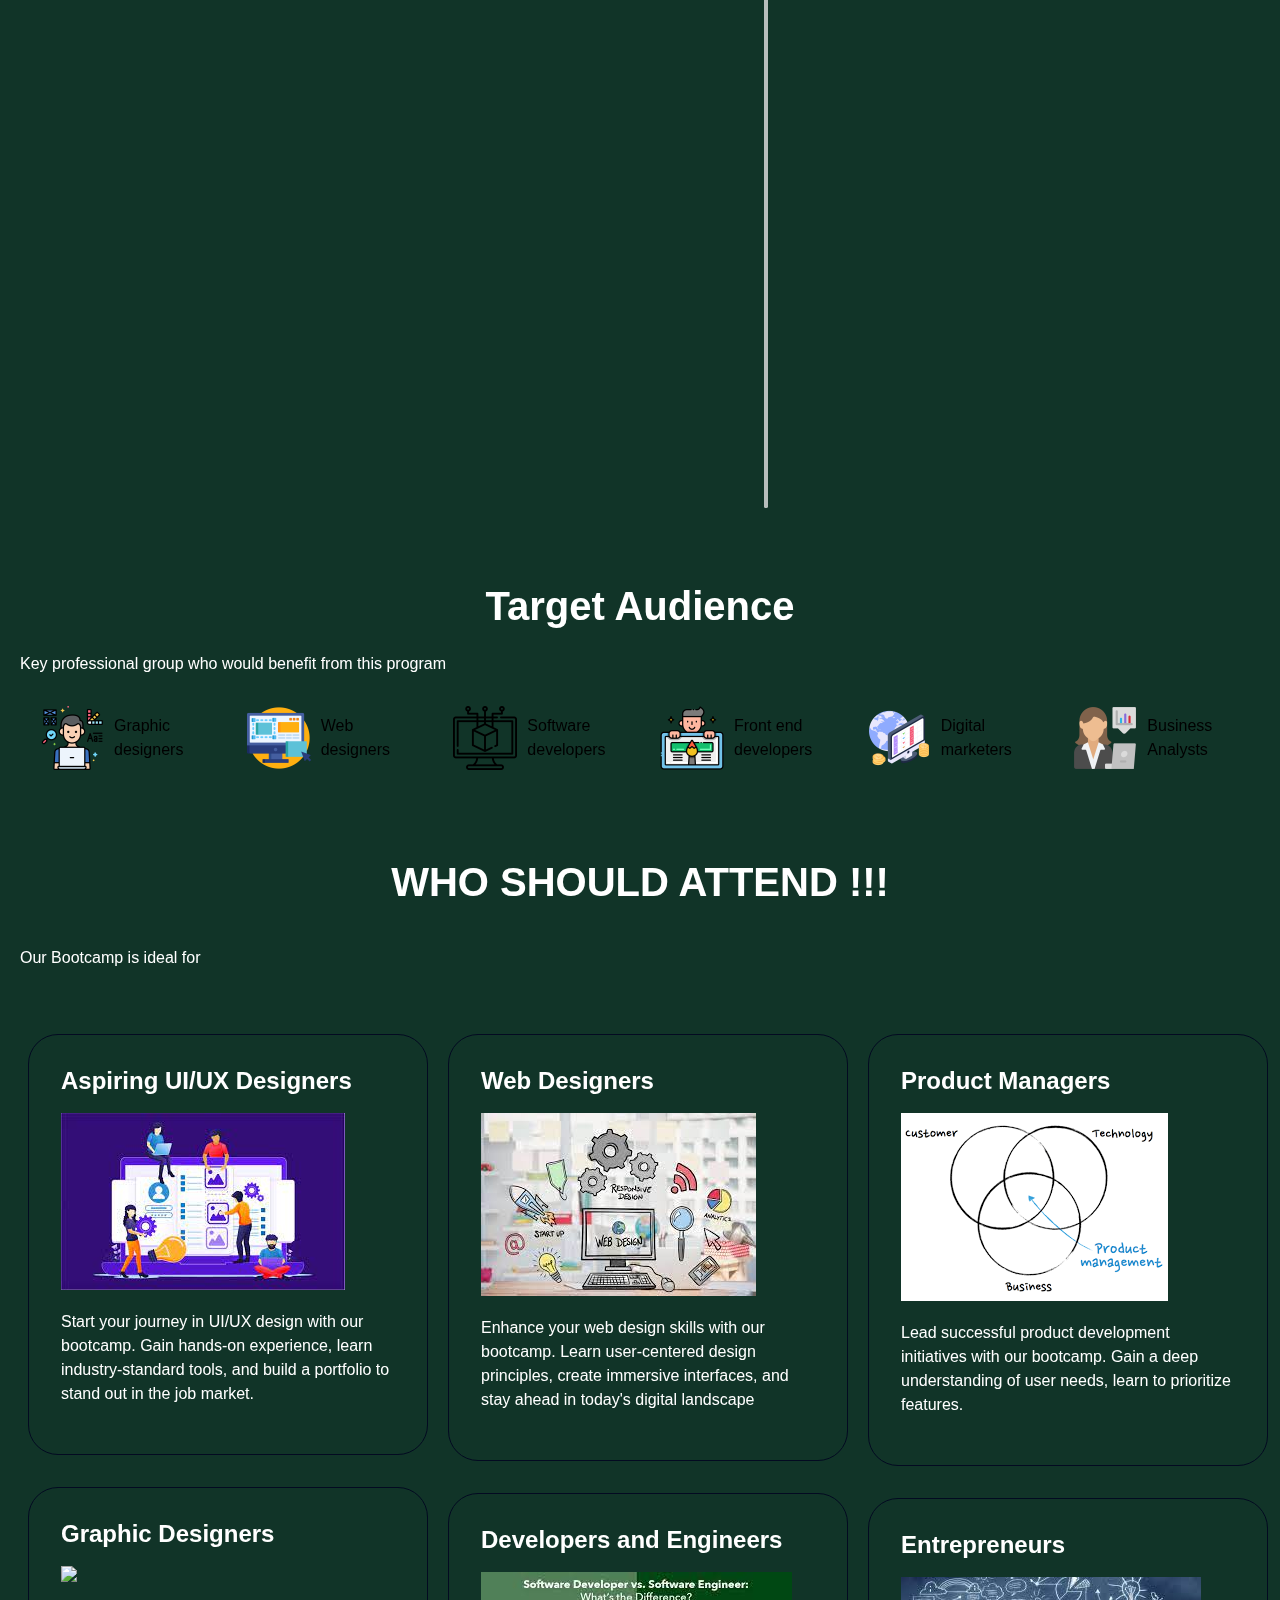
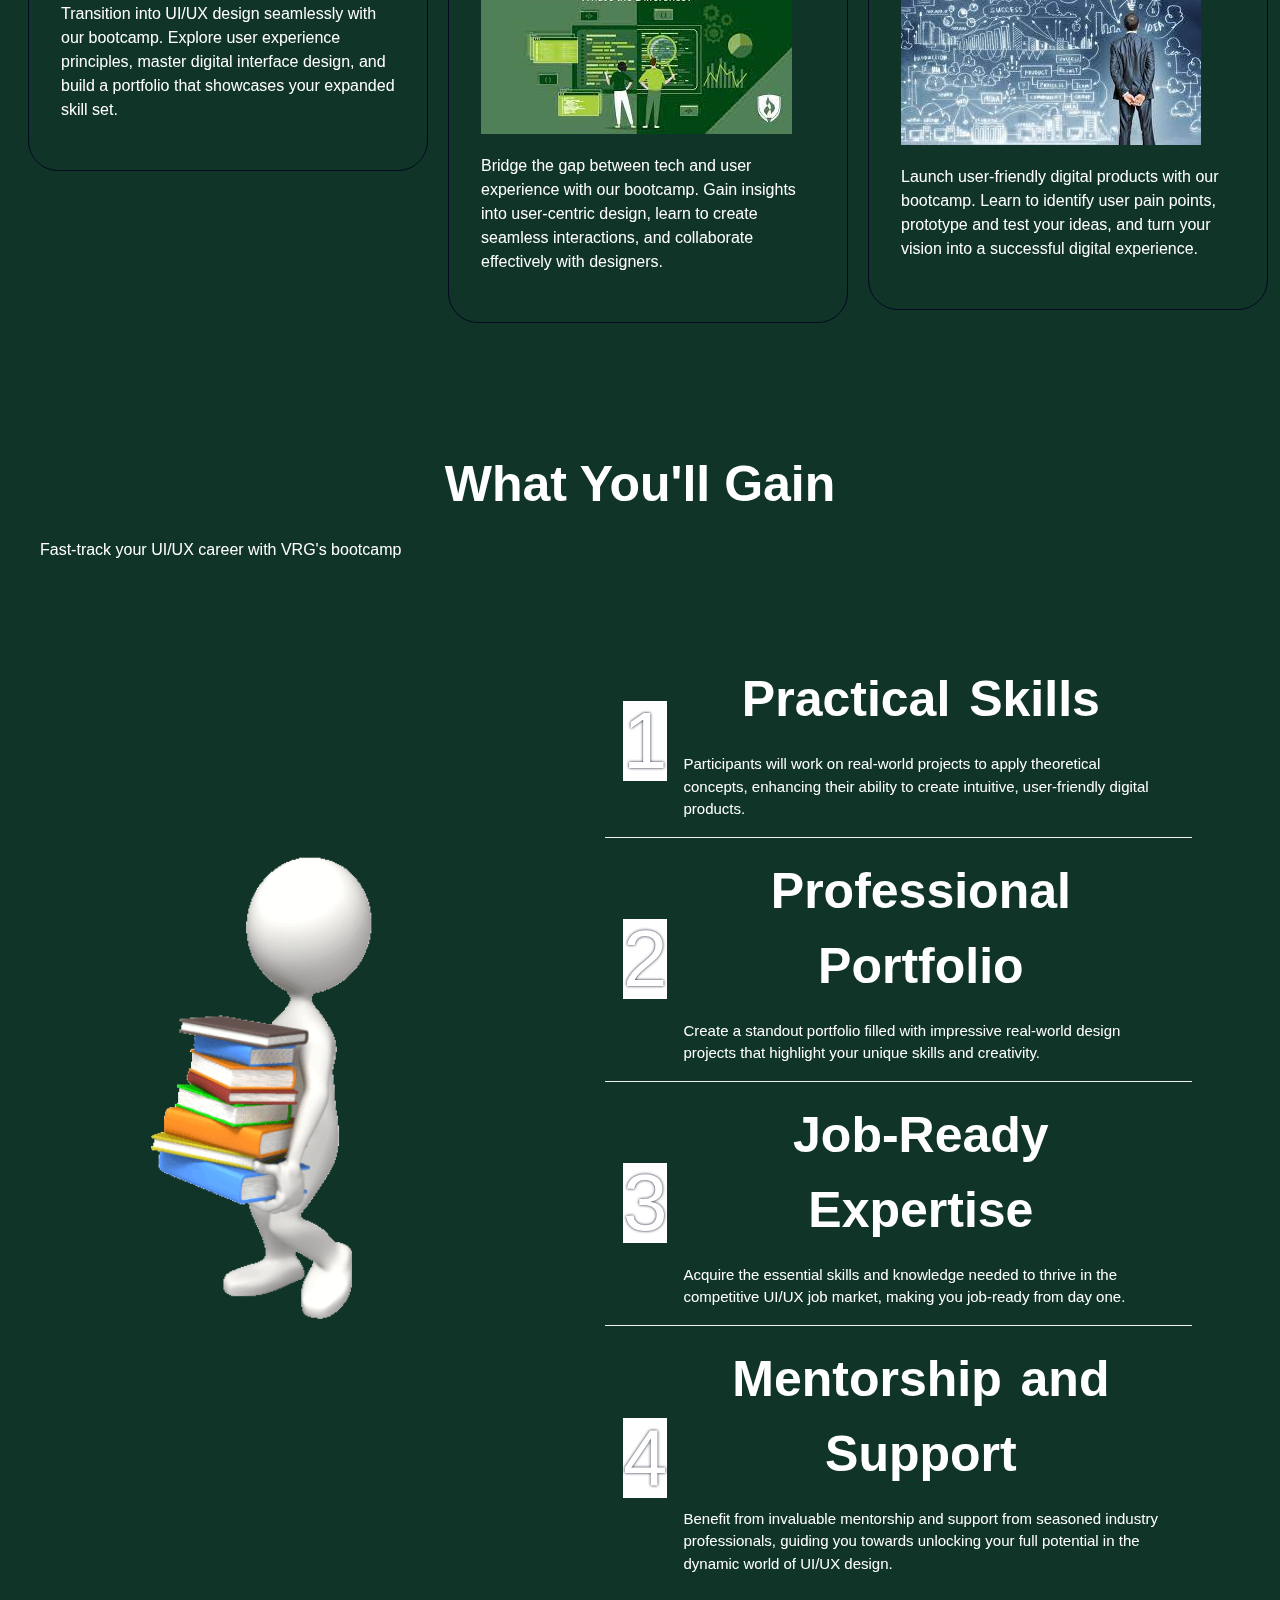
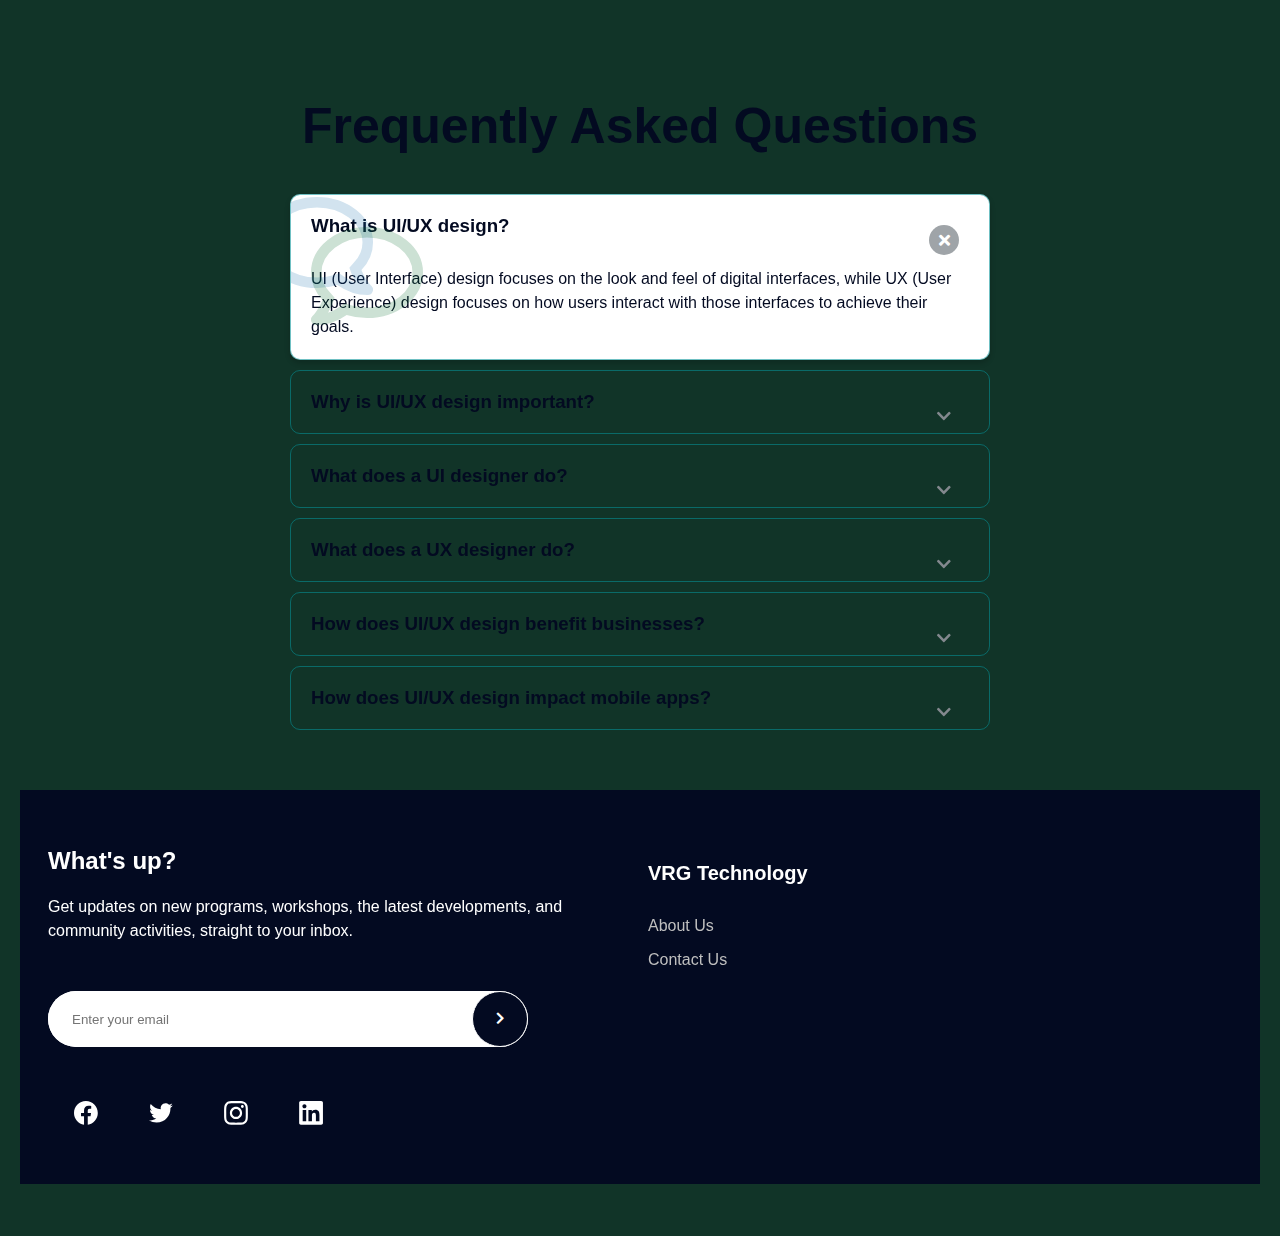
==== commit 19151be7: "Merge branch 'main' into trial" ====
--- a/index.html
+++ b/index.html
@@ -19,100 +19,23 @@
     <link rel="stylesheet" href="styles/faqs.css" />
 
   </head>
-    <link rel="stylesheet" href="styles/faqs.css" />
-
-    <script>
-      document.addEventListener("DOMContentLoaded", () => {
-     const phrases = ["Learn", "Inspire", "Innovate"];
-     let currentIndex = 0;
-     const textElement = document.getElementById('text');
-     const newtext = document.getElementById('newtext'); 
- 
-     function changeTextAndColor() {
-         newtext.classList.remove('visible');  
- 
-         setTimeout(() => {
-             textElement.textContent = phrases[currentIndex];  
-             textElement.style.color = getColor();  
-             textElement.classList.add('visible'); 
- 
-             currentIndex = (currentIndex + 1) % phrases.length; 
-         }, 500); 
-     }
- 
-     setInterval(changeTextAndColor, 1000);  
-     changeTextAndColor();
- 
-     // Timeline animation
-     const timelineItems = document.querySelectorAll('.timeline li');
- 
-     const isInViewport = (element) => {
-         const rect = element.getBoundingClientRect();
-         return (
-             rect.top >= 0 &&
-             rect.left >= 0 &&
-             rect.bottom <= (window.innerHeight || document.documentElement.clientHeight) &&
-             rect.right <= (window.innerWidth || document.documentElement.clientWidth)
-         );
-     };
- 
-     const run = () => {
-         timelineItems.forEach(item => {
-             if (isInViewport(item)) {
-                 item.classList.add('in-view');
-             }
-         });
-     };
- 
-     run();
-     window.addEventListener('scroll', run);
- });
- 
- function getColor() {
-     const letters = '0123456789ABCDEF';
-     let color = '#';
-     for (let i = 0; i < 6; i++) {
-         color += letters[Math.floor(Math.random() * 16)];
-     }
-     return color;
- }
- </script>
-</head>
- 
-  <body>
+  <body class="fluid-container">
     <nav class="navbar">
       <div class="navBox">
         <div class="logo">
           <img src="images/Rectangle 2.png" alt="Company logo"/>
         </div>
         <div class="navLogin">
-          <button>Login</button>
-          <button>Join our Webinar</button>
+          <button style="background-color: rgb(14, 57, 37); color: aqua;">Login</button>
+          <button style="background: linear-gradient(45deg, aqua, rgb(140, 255, 157));">Join our Webinar</button>
         </div>
         <div class="navMenu " id="openNav">
           <i class="fas fa-bars"></i>
-        </div>
-      </div>
-      <div class="rightNav" id="rightNav">
-        <div class="navSmall">
-          <a href="#">Crash Courses</a>
-          <a href="#">Masterclasses</a>
-          <a href="#">Intensive Programs</a>
-          <a href="#">Guides</a>
-          <a href="#">About</a>
-          <a href="#">We’re Hiring </a>
-          <button class="button1">Apply as Mentor</button>
-          <button class="button2">Login</button>
         </div>
       </div>
     </nav>
     <section class="section1">
       <div class="leftBox">
-
-        <h1>Transform Your <span style="color: #1093eb">Career</span>  with Expert-Led Training</h1>
-
-        <h1>Transform Your <span style="color: #1093eb"  id="text">Career</span>  with Expert-Led Training</h1>
-
 
         <h1 style="font-family:serif;">Transform Your <span style="color: #52b1f0 ; font-size: 100px;"  id="text">Career</span>  with Expert-Led Training</h1>
 
@@ -125,14 +48,6 @@
       <div class="rightImage">
 
         <img src="images/home.png" alt="Home Image">
-
-        <h1 style="text-align: center; font-size: 70px; color: black;" id="new">Hello</h1>
-        <img style="border-radius: 100%; height: 70vh; background-size: cover; width: auto; padding-left: 130px;" src="C:\Users\HP\Desktop\Vernure\Growth\images\Person.jpg" alt="Home Image">
-
-
-        <h1 style="text-align: center; font-size: 70px; " id="new"></h1>
-        <img style="border-radius: 100%; height: 70vh; background-size: cover; width: auto; padding-left: 130px;" src="C:\Users\HP\Desktop\Vernure\Growth\images\Person.jpg" alt="Home Image">
-
 
       </div>
     </section>
@@ -333,77 +248,31 @@
 
     <section class="section2">
       <h1>WHO SHOULD ATTEND !!!</h1> <br>
-      <h2>Our Bootcamp is ideal for ,</h2>
+      <p>Our Bootcamp is ideal for </p>
       <div class="gridContainer">
     
         <div class="gridCard">
-          <img src="images/quote.svg" alt="">
-          <p>First time in my life, I received Blockchain Anchored certificate 🔖 I went through the growth hacking mentorship with Vaibhav Sisinty and GrowthSchool. I learned so many new and unique things regarding growth hacking, and it was mind-blowing, like North star matrics, MTM, Hyper-personalized data-driven marketing, and many more things. Additionally, I made some lovely friends in the cohort system. Vaibhav gave very high-value quality content, and now he amazed us with such a unique, verifiable certificate on the Ethereum network 😯. This was one of the best programs of my life.</p>
-          <div class="userName">
-            <img src="images/users/user.jpeg" alt="">
-            <h2>Sandip Shinde</h2>
-          </div>
-
             <h2>Aspiring UI/UX Designers </h2> <br>
             <img src="[data-uri]"; <br>
          <p>Start your journey in UI/UX design with our bootcamp. Gain hands-on experience, learn industry-standard tools, and build a portfolio to stand out in the job market.    </p>
-         
-
-        </div>
+         </div>
+        
         <div class="gridCard">
-         
           <h2>Graphic Designers </h2> <br>
           <img src="https://encrypted-tbn0.gstatic.com/images?q=tbn:ANd9GcQwoe7Kj2MIgk9KQlUSvouGMhGo1viQ8SbL6A&usqp=CAU" <br>
-
           <p>Transition into UI/UX design seamlessly with our bootcamp. Explore user experience principles, master digital interface design, and build a portfolio that showcases your expanded skill set.</p>
-         
-        </div>
+         </div>
+        
         <div class="gridCard">
           <h2>Web Designers </h2> <br>
           <img src="[data-uri]" <br>
           <p> Enhance your web design skills with our bootcamp. Learn user-centered design principles, create immersive interfaces, and stay ahead in today's digital landscape</p>
-         
-        </div>
+         </div>
+        
         <div class="gridCard">
          <h2>Developers and Engineers </h2> <br>
          <img src="[data-uri]"/> <br>
          <p>Bridge the gap between tech and user experience with our bootcamp. Gain insights into user-centric design, learn to create seamless interactions, and collaborate effectively with designers.
-
-         </p>
-        </div>
-        
-        <div class="gridCard">
-
-          <img src="images/quote.svg" alt="">
-          <p>Thanks to Vaibhav Sisinty for launching this amazing GrowthSchool, I have attended four of the growth school workshops I’ve learned a lot. I think GrowthSchool helping me achieve my goals. Thanks to GrowthSchool for creating an amazing workshops.</p>
-          <div class="userName">
-            <img src="images/users/user2.jpeg" alt="">
-            <h2>Surbhi Sanodiya</h2>
-          </div>
-
-            <h2>Aspiring UI/UX Designers </h2> <br>
-            <img src="images\users\UI_UX_aspirers.jpg" >
-         <p>Start your journey in UI/UX design with our bootcamp. Gain hands-on experience, learn industry-standard tools, and build a portfolio to stand out in the job market.    </p>
-         
-        </div>
-        <div class="gridCard">
-         
-          <h2>Graphic Designers </h2> <br>
-          <img src="images\users\graphic_designer.jpg" >
-          <p>Transition into UI/UX design seamlessly with our bootcamp. Explore user experience principles, master digital interface design, and build a portfolio that showcases your expanded skill set.</p>
-         
-        </div>
-        <div class="gridCard">
-          <h2>Web Designers </h2> <br>
-          <img src="images\users\web_designer.jpg" >
-          <p> Enhance your web design skills with our bootcamp. Learn user-centered design principles, create immersive interfaces, and stay ahead in today's digital landscape</p>
-         
-        </div>
-        <div class="gridCard">
-         <h2>Developers and Engineers </h2> <br>
-         <img src="images\users\developers_and_engineers.jpg">
-         <p>Bridge the gap between tech and user experience with our bootcamp. Gain insights into user-centric design, learn to create seamless interactions, and collaborate effectively with designers.
-
          </p>
         </div>
         
@@ -412,71 +281,21 @@
           <img src="images\users\product_manager.png">
           <p> Lead successful product development initiatives with our bootcamp. Gain a deep understanding of user needs, learn to prioritize features.</p>
         </div>
-        <div class="gridCard">
-
-          <img src="images/quote.svg" alt="">
-          <p>I want to thank GrowthSchool for hosting such a comprehensive and profound workshop. We all know LinkedIn is a goldmine of opportunities. And this workshop is designed for anyone who wants to kick-start their LinkedIn journey and also want to use it to its full potential. The workshop is well worth your money and time. Thank you Vaibhav Sisinty ↗️ for conducting such an engaging and valuable session and sharing so many incredible hacks.</p>
-          <div class="userName">
-            <img src="images/users/user4.jpeg" alt="">
-            <h2>Pragya Singh</h2>
-          </div>
+        
+        <div class="gridCard">      
           <h2>Entrepreneurs </h2> <br>
           <img src="images\users\entrepreneurs.jpg"> <br>
           <p>Launch user-friendly digital products with our bootcamp. Learn to identify user pain points, prototype and test your ideas, and turn your vision into a successful digital experience.</p>
-
-        </div>
-        <div class="gridCard">
-          <img src="images/quote.svg" alt="">
-          <p>First time in my life, I received Blockchain Anchored certificate 🔖 I went through the growth hacking mentorship with Vaibhav Sisinty and GrowthSchool. I learned so many new and unique things regarding growth hacking, and it was mind-blowing, like North star matrics, MTM, Hyper-personalized data-driven marketing, and many more things. Additionally, I made some lovely friends in the cohort system. Vaibhav gave very high-value quality content, and now he amazed us with such a unique, verifiable certificate on the Ethereum network 😯. This was one of the best programs of my life.</p>
-          <div class="userName">
-            <img src="images/users/user.jpeg" alt="">
-            <h2>Sandip Shinde</h2>
-          </div>
-        </div>
-        <div class="gridCard">
-          <img src="images/quote.svg" alt="">
-          <p>Keep learning and keep growing !! No-code is the enabler to convert ideas into realities. Really excited to be part of the bandwagon !!! Keshav Sharma and Mayank Nagpal – it was a great session !!! GrowthSchool kudos for making weekends fun again !!!!</p>
-          <div class="userName">
-            <img src="images/users/user5.jpeg" alt="">
-            <h2>Sreejith Nair</h2>
-          </div>
-        </div>
-        <div class="gridCard">
-          <img src="images/quote.svg" alt="">
-          <p>GrowthSchool you are doing a great job by bringing experienced people like Deepan Siddhu and Ashwin Palo to share their observations and teach people about Performance Marketing! The learning is un-parallel compared to other courses available out there. No matter how many years of experience you have, there is something that you will take away from the webinar! Great Work!</p>
-          <div class="userName">
-            <img src="images/users/user1.jpeg" alt="">
-            <h2>Raj Vasani</h2>
-          </div>
-        </div>
-        <div class="gridCard">
-          <img src="images/quote.svg" alt="">
-          <p>Always good to learn from a new perspective. Brushed up my skills and learned new ones that will enhance Creative as well as Reasoning thinking. Growth School Thanks for the opportunity</p>
-          <div class="userName">
-            <img src="images/users/user3.jpeg" alt="">
-            <h2>Ritika Anand</h2>
-          </div>
-
-          <h2>Product Managers </h2> <br>
-          <img src="https://encrypted-tbn0.gstatic.com/images?q=tbn:ANd9GcQLswtVhElwoO05Vj3oMmsMQ8ySFuInCELWTA&usqp=CAU" <br>
-          <p> Lead successful product development initiatives with our bootcamp. Gain a deep understanding of user needs, learn to prioritize features.</p>
-
-        </div>
-       
-        
-       
-        <div class="gridCard">
-          <h2>Entrepreneurs </h2> <br>
-          <img src="[data-uri]" /> <br>
-          <p>Launch user-friendly digital products with our bootcamp. Learn to identify user pain points, prototype and test your ideas, and turn your vision into a successful digital experience.</p>
-        </div>
-    </section>
-<<<<<<< Updated upstream
+        </div>
+        
+    </section>
+
+    
+
     <section class="section5">
-=======
     
     <section class="section2">
->>>>>>> Stashed changes
+
       <h1 >What You'll Gain</h1>
       <p >Fast-track your UI/UX career with VRG's bootcamp</p>
     </section>
@@ -714,4 +533,4 @@
     
 
   </body>
-</html>+</html>
--- a/styles/styles.css
+++ b/styles/styles.css
@@ -1,6 +1,10 @@
 
 :root {
     --green: #37ed81;
+  }
+  .fluid-container{
+    background: linear-gradient(45deg, #113428,#113428);
+
   }
   .section1 {
     display: flex;
@@ -11,7 +15,7 @@
     max-width: 100%;
     color: white;
     background-color: #113428;
-    height: 100vh;
+    height: 90vh;
   }
   
   .leftBox {
